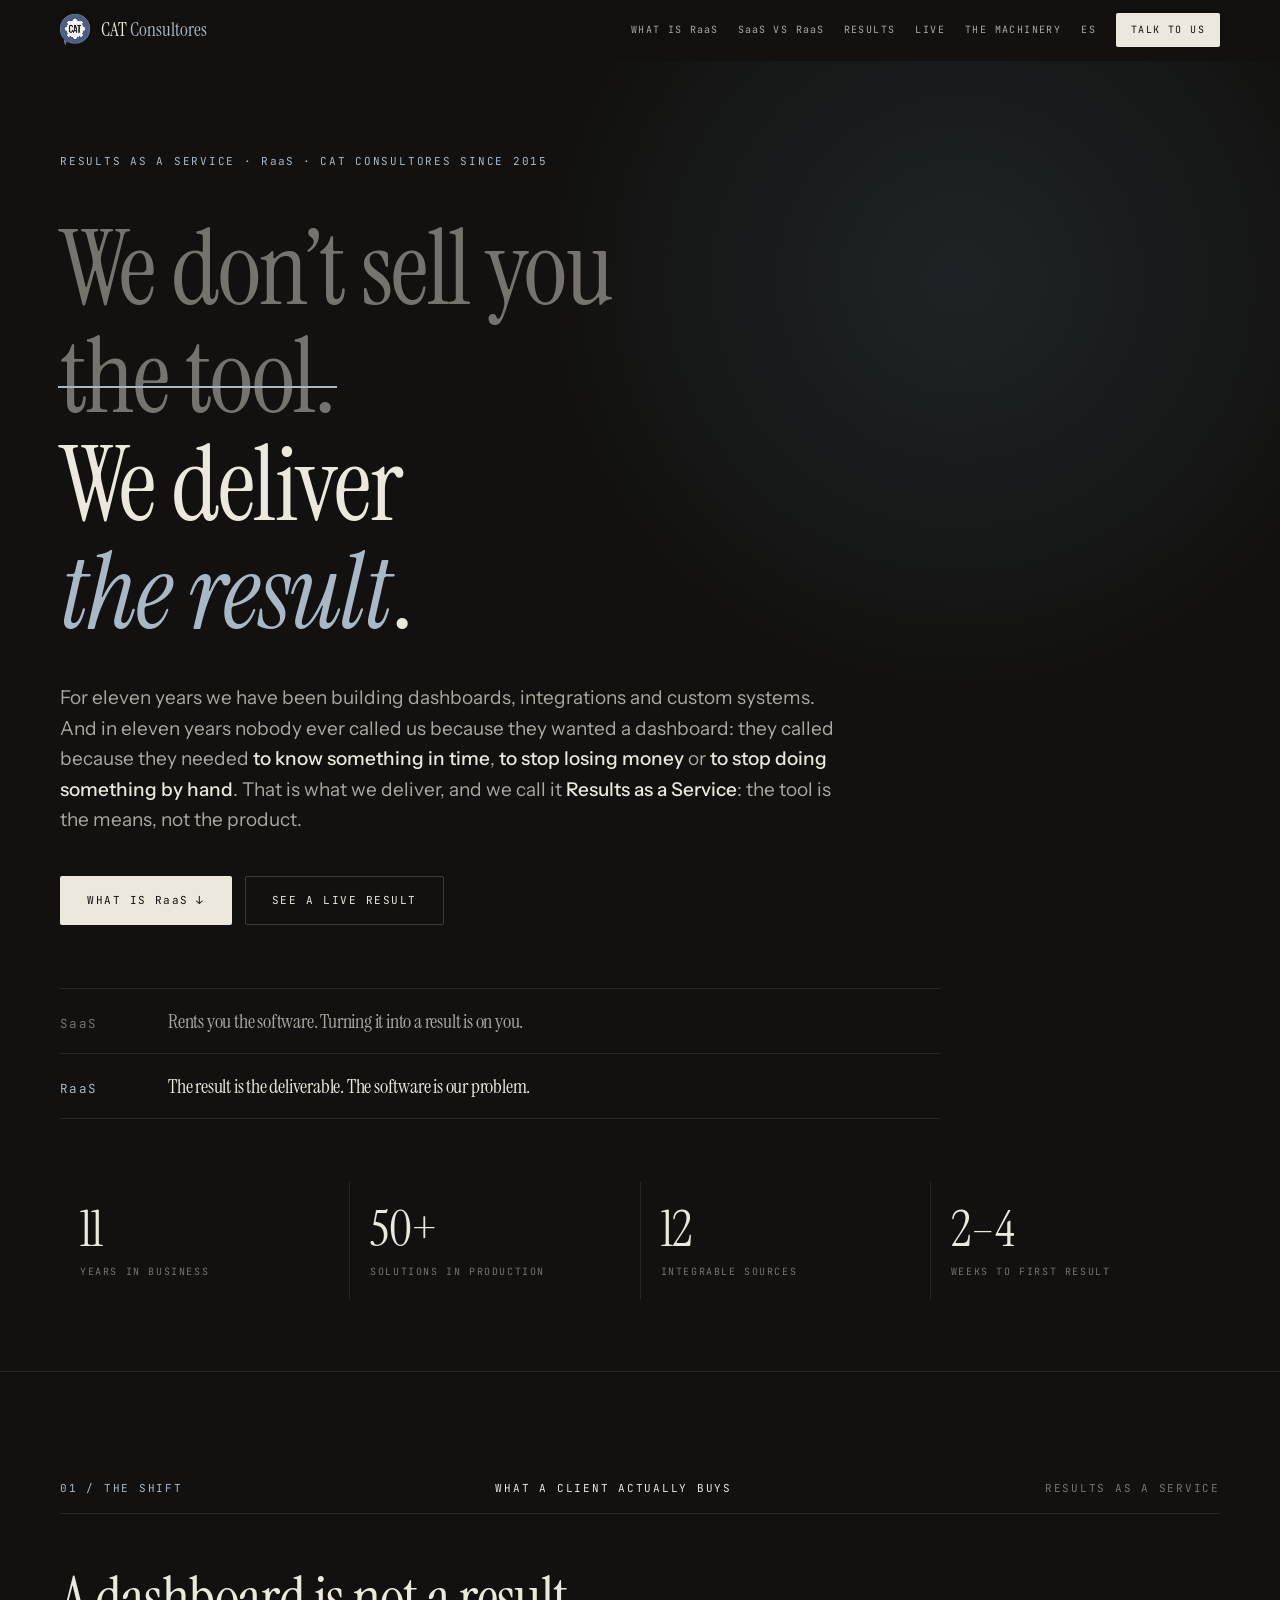
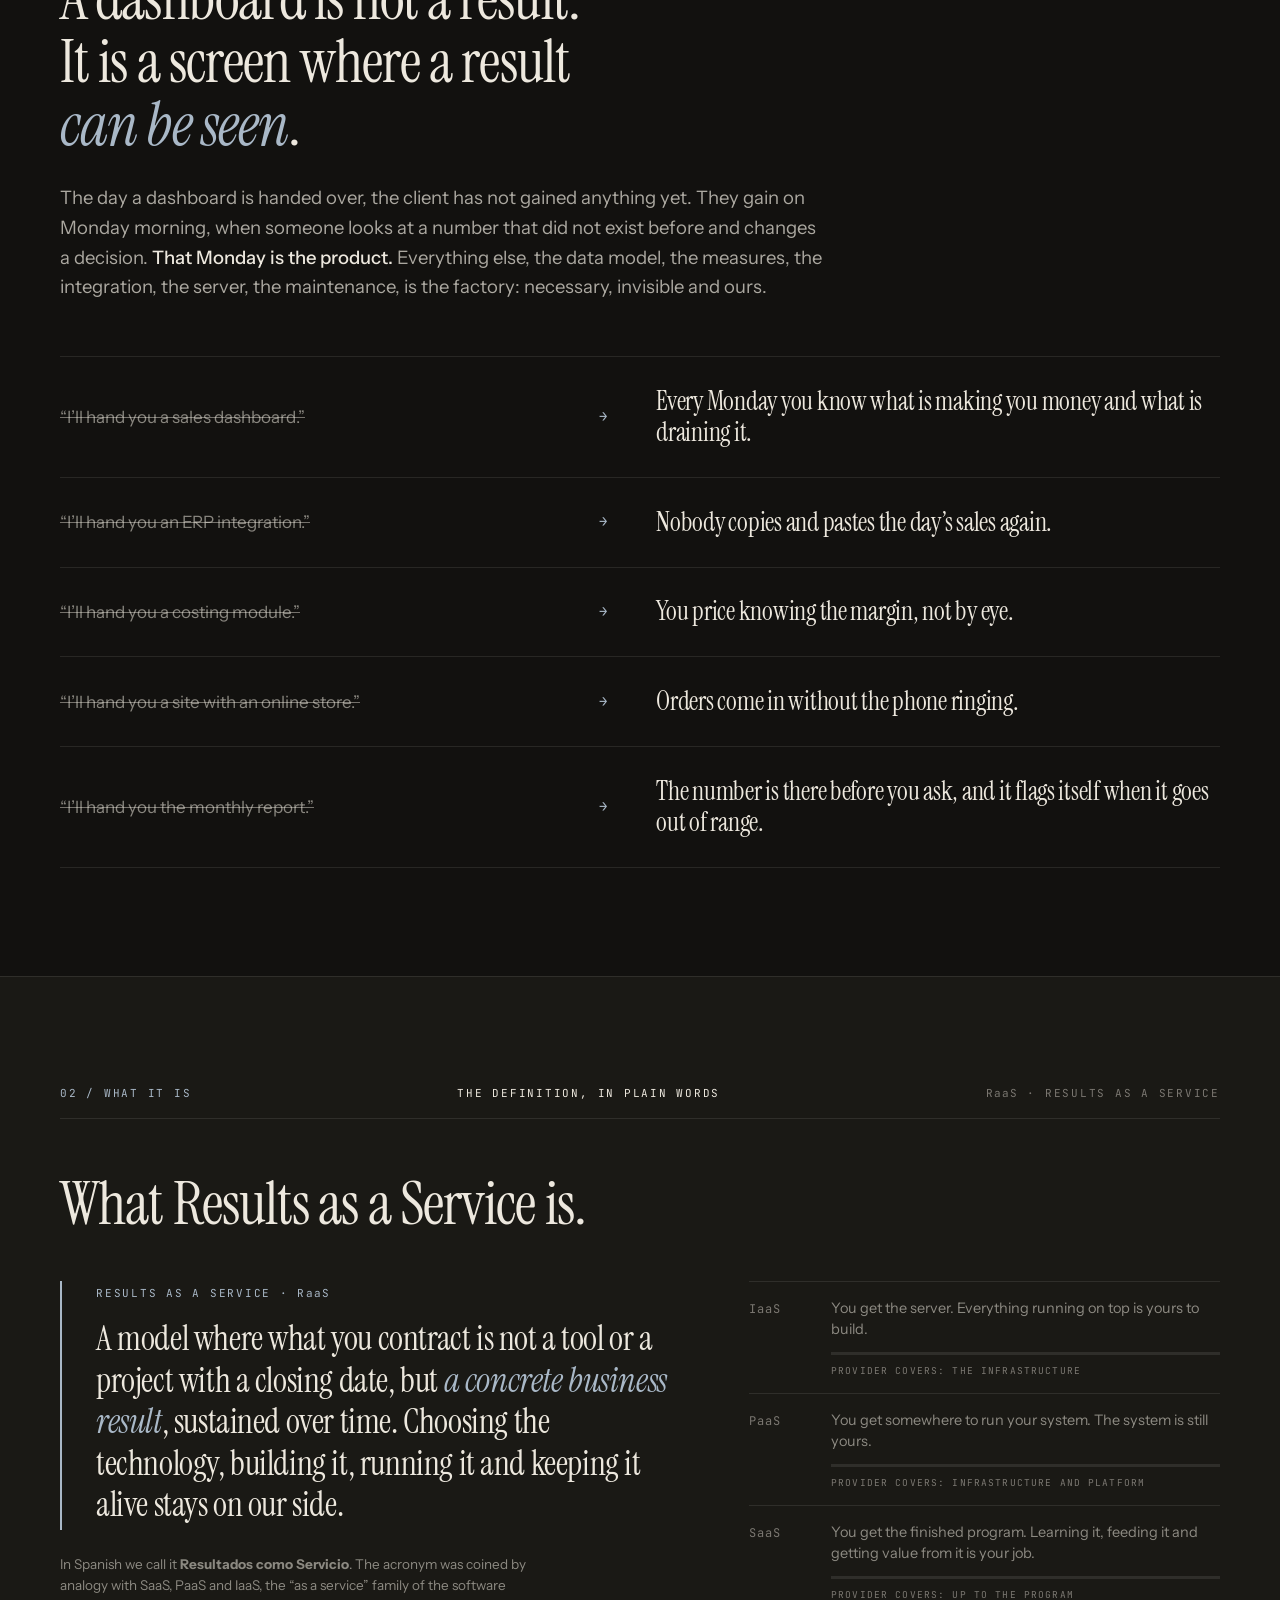
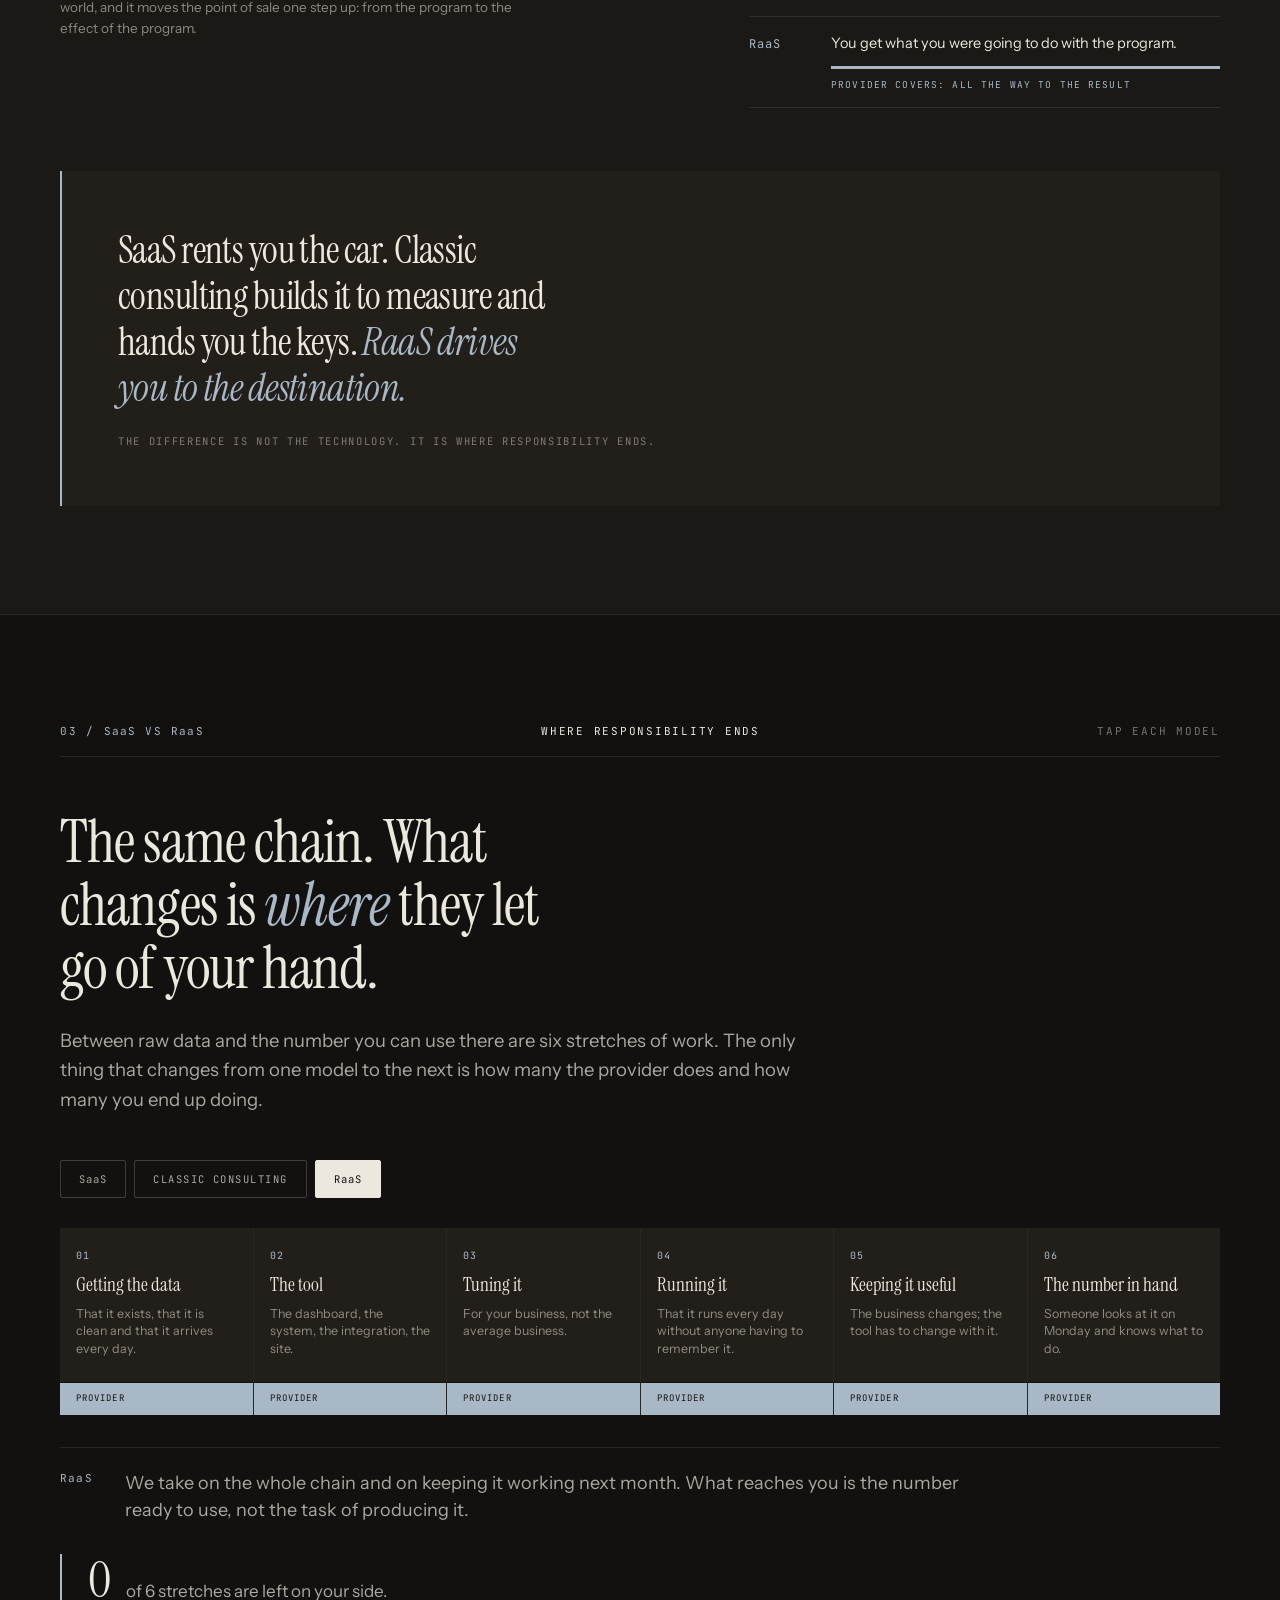
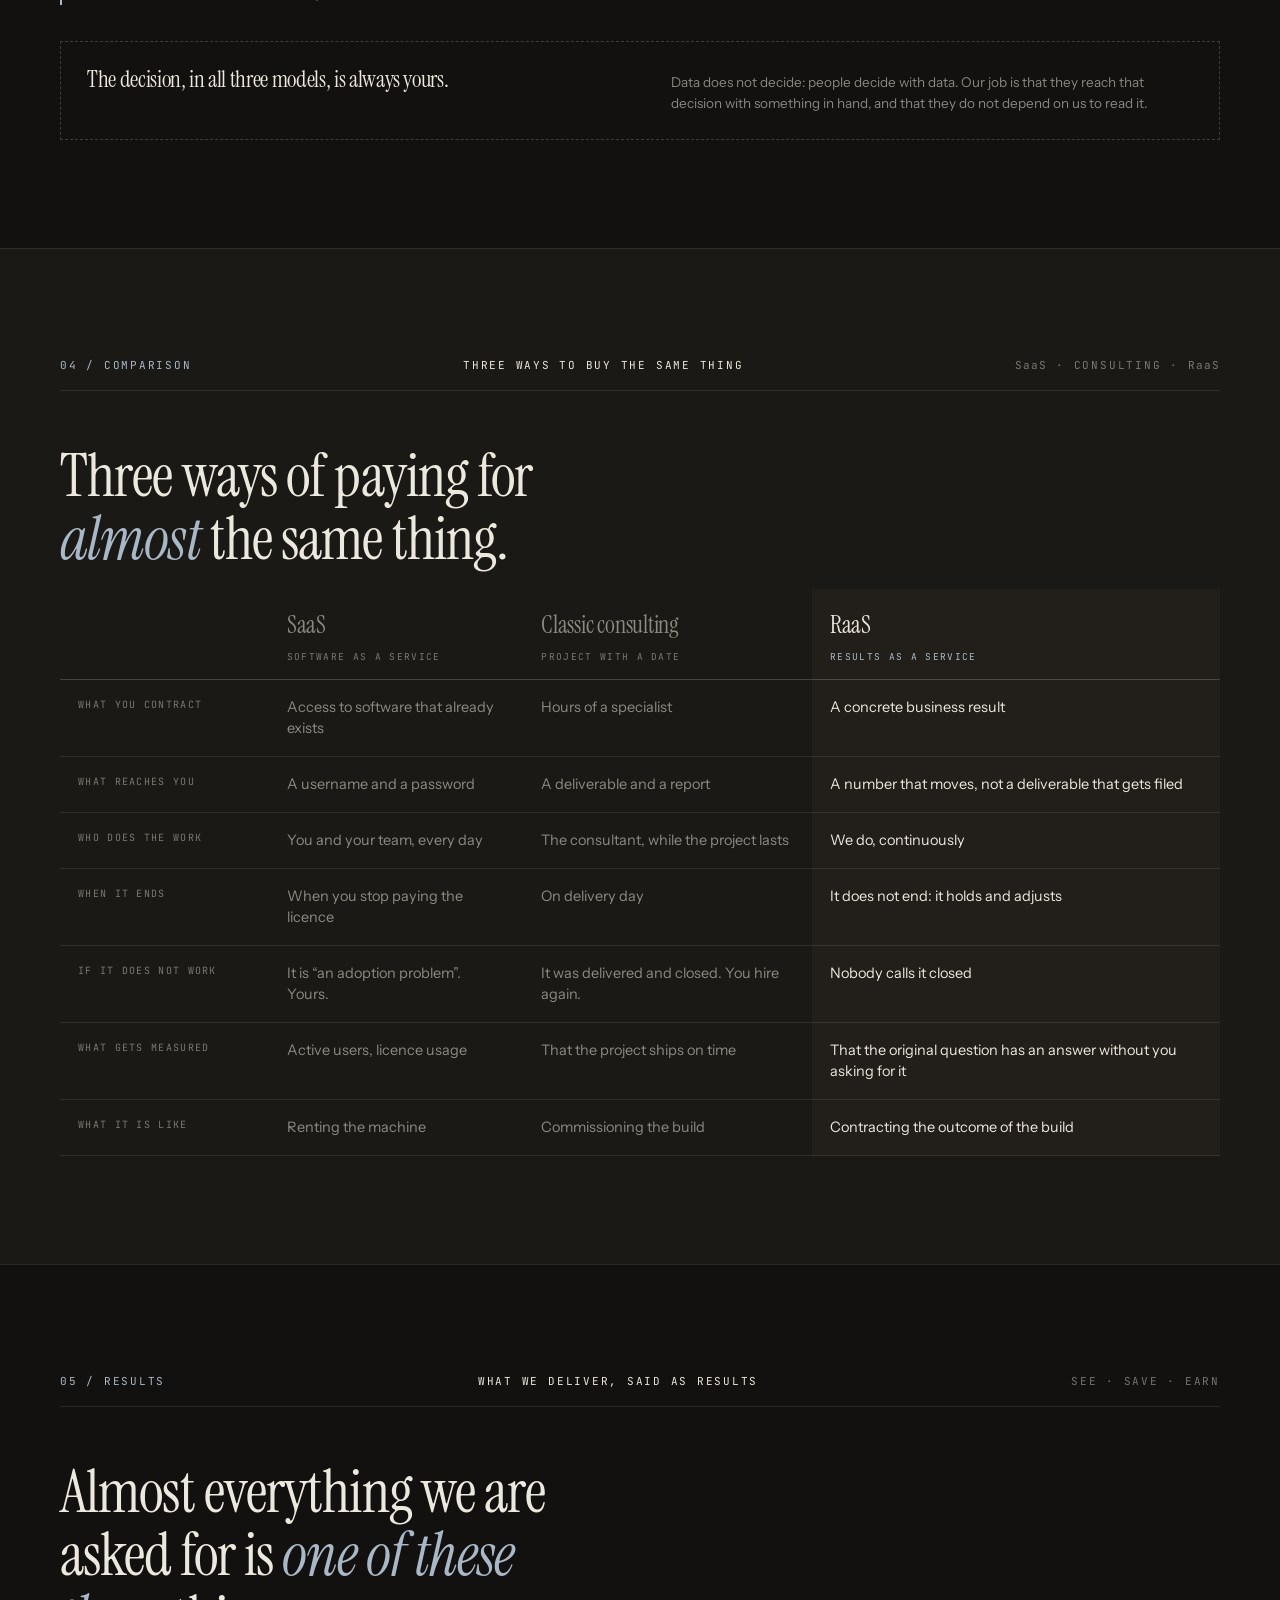
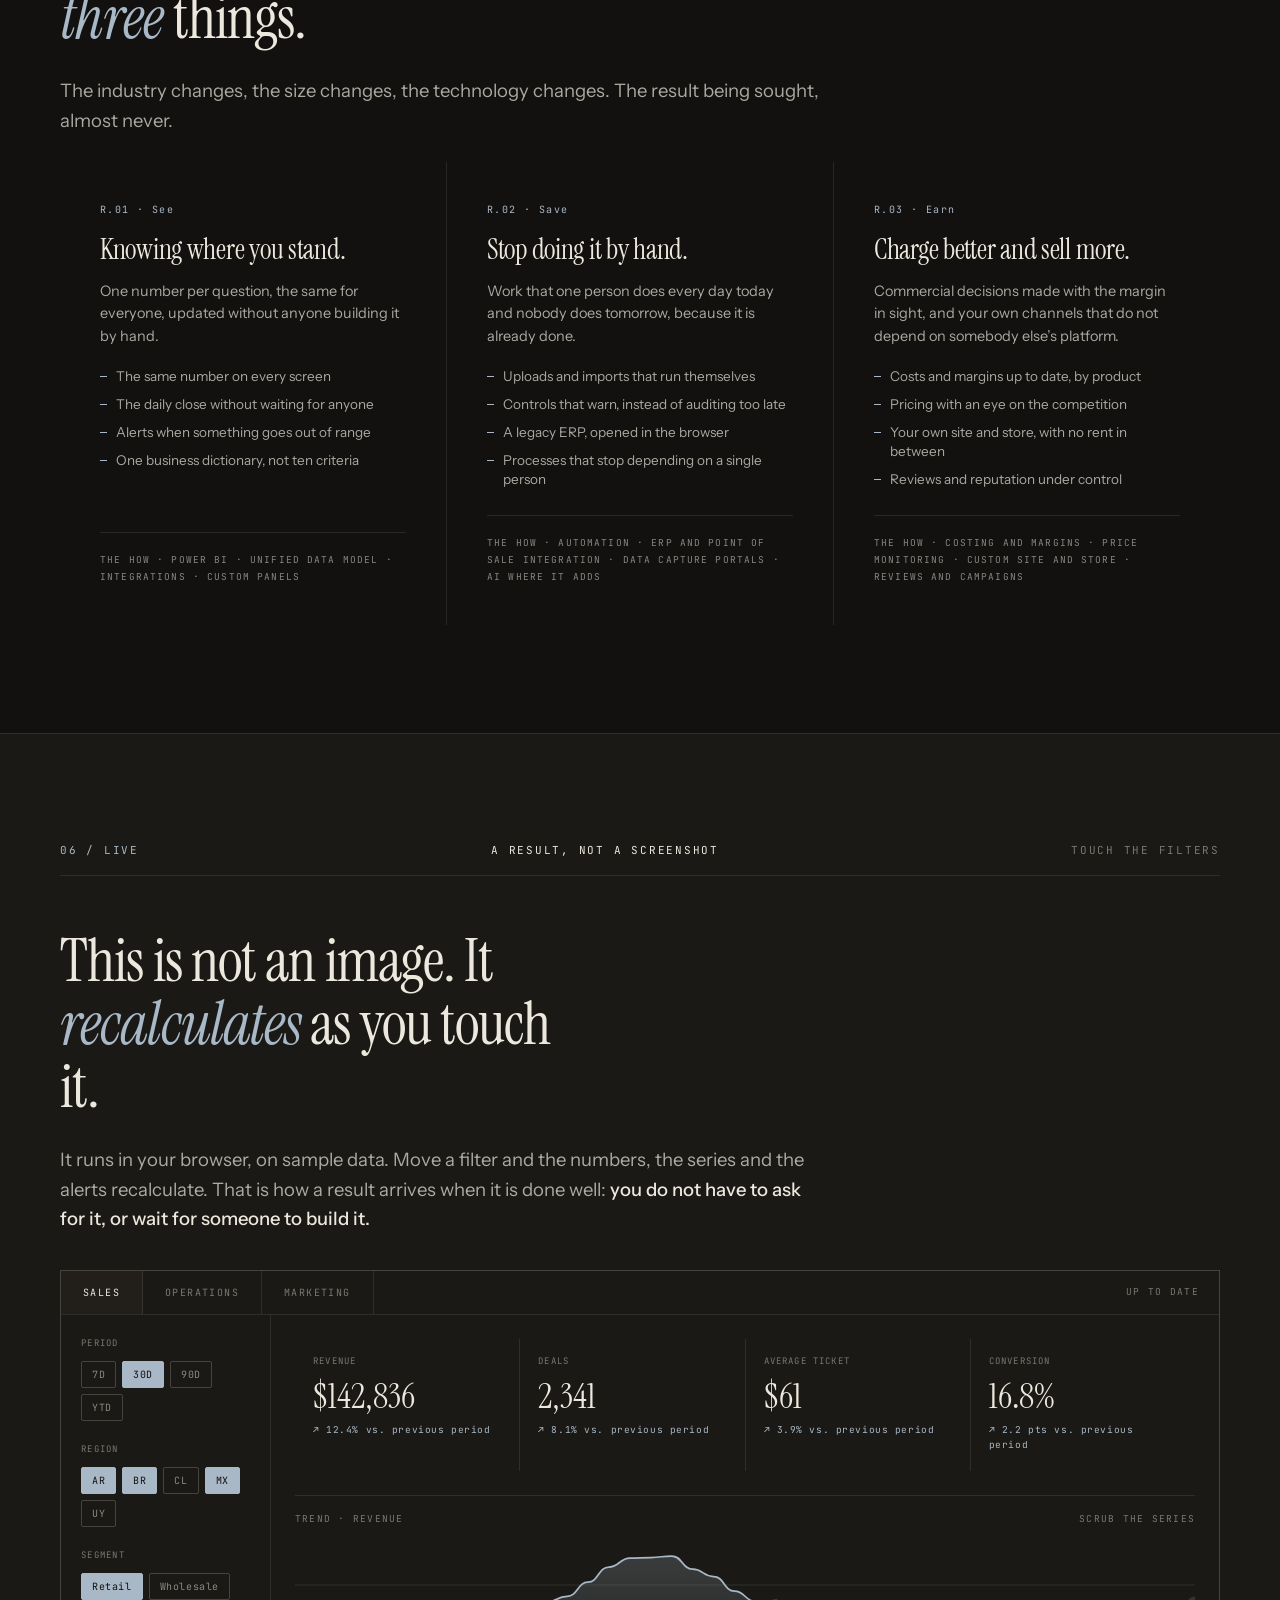
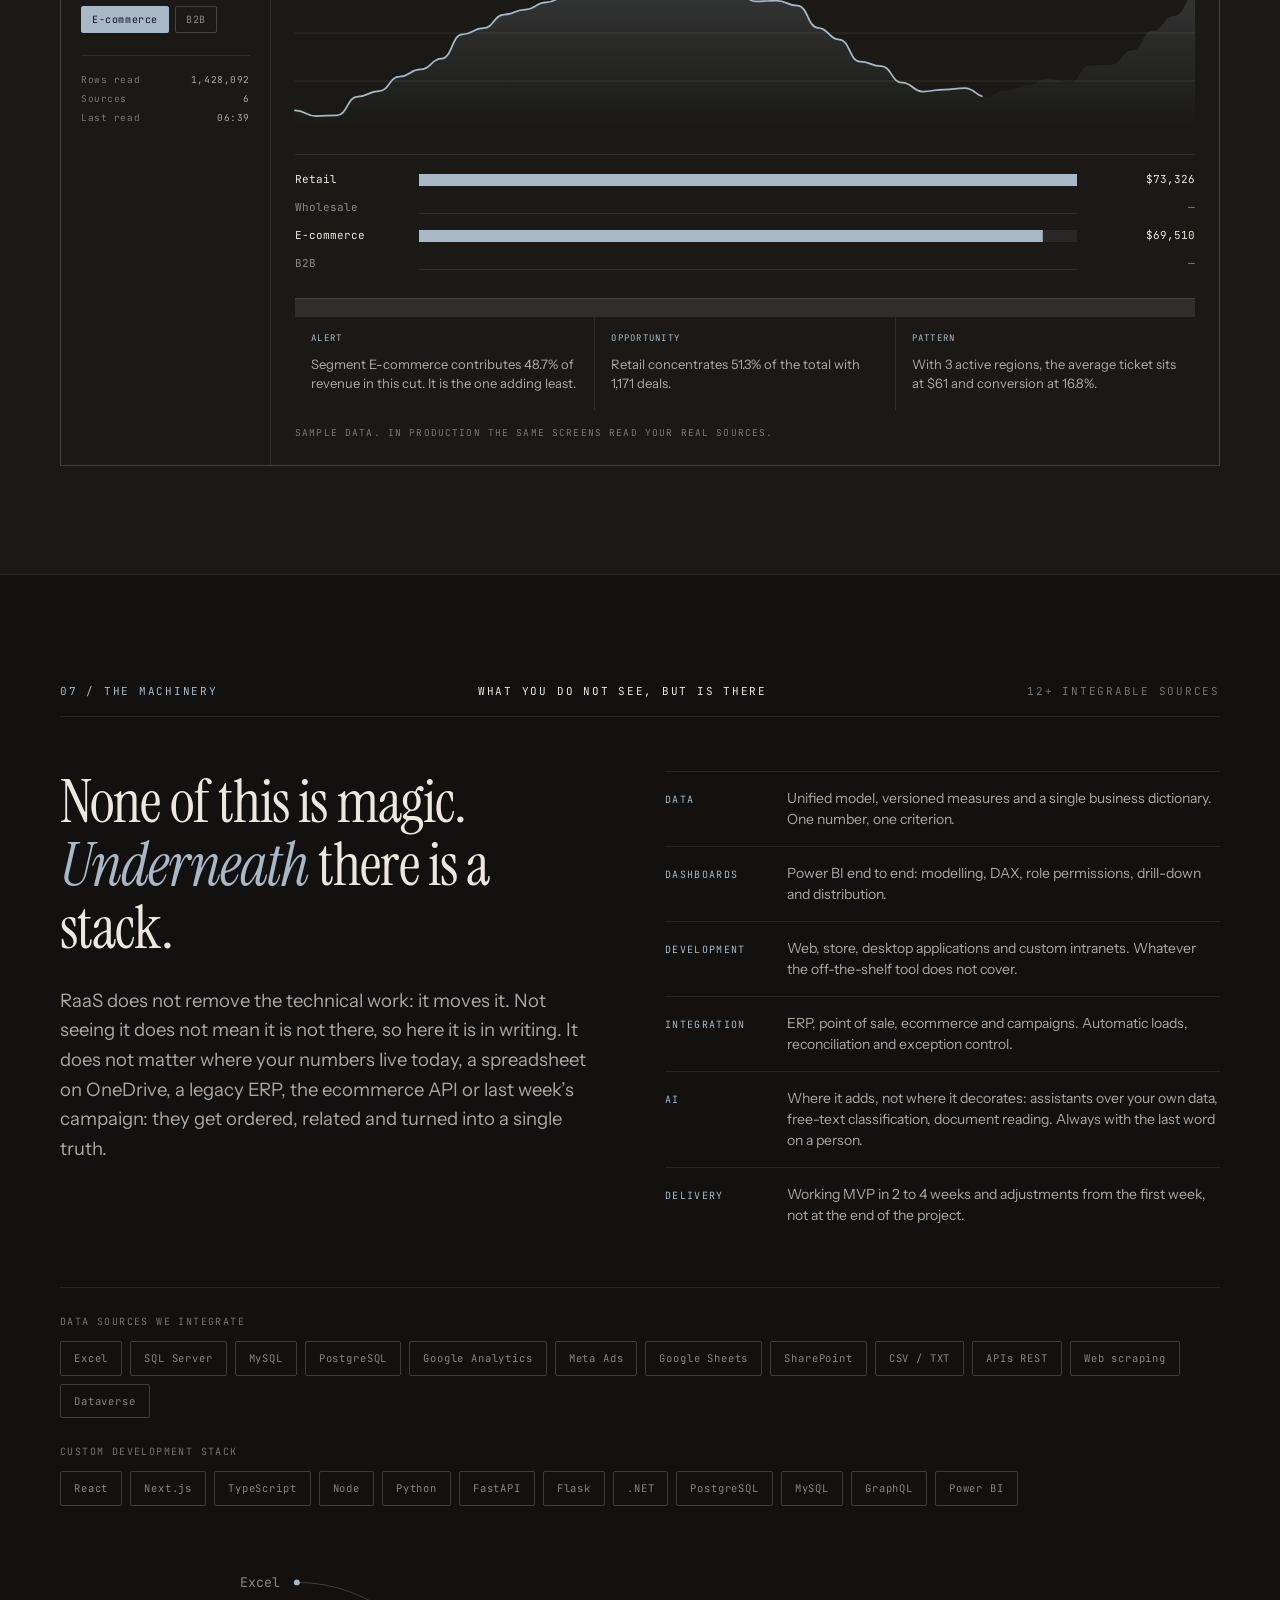
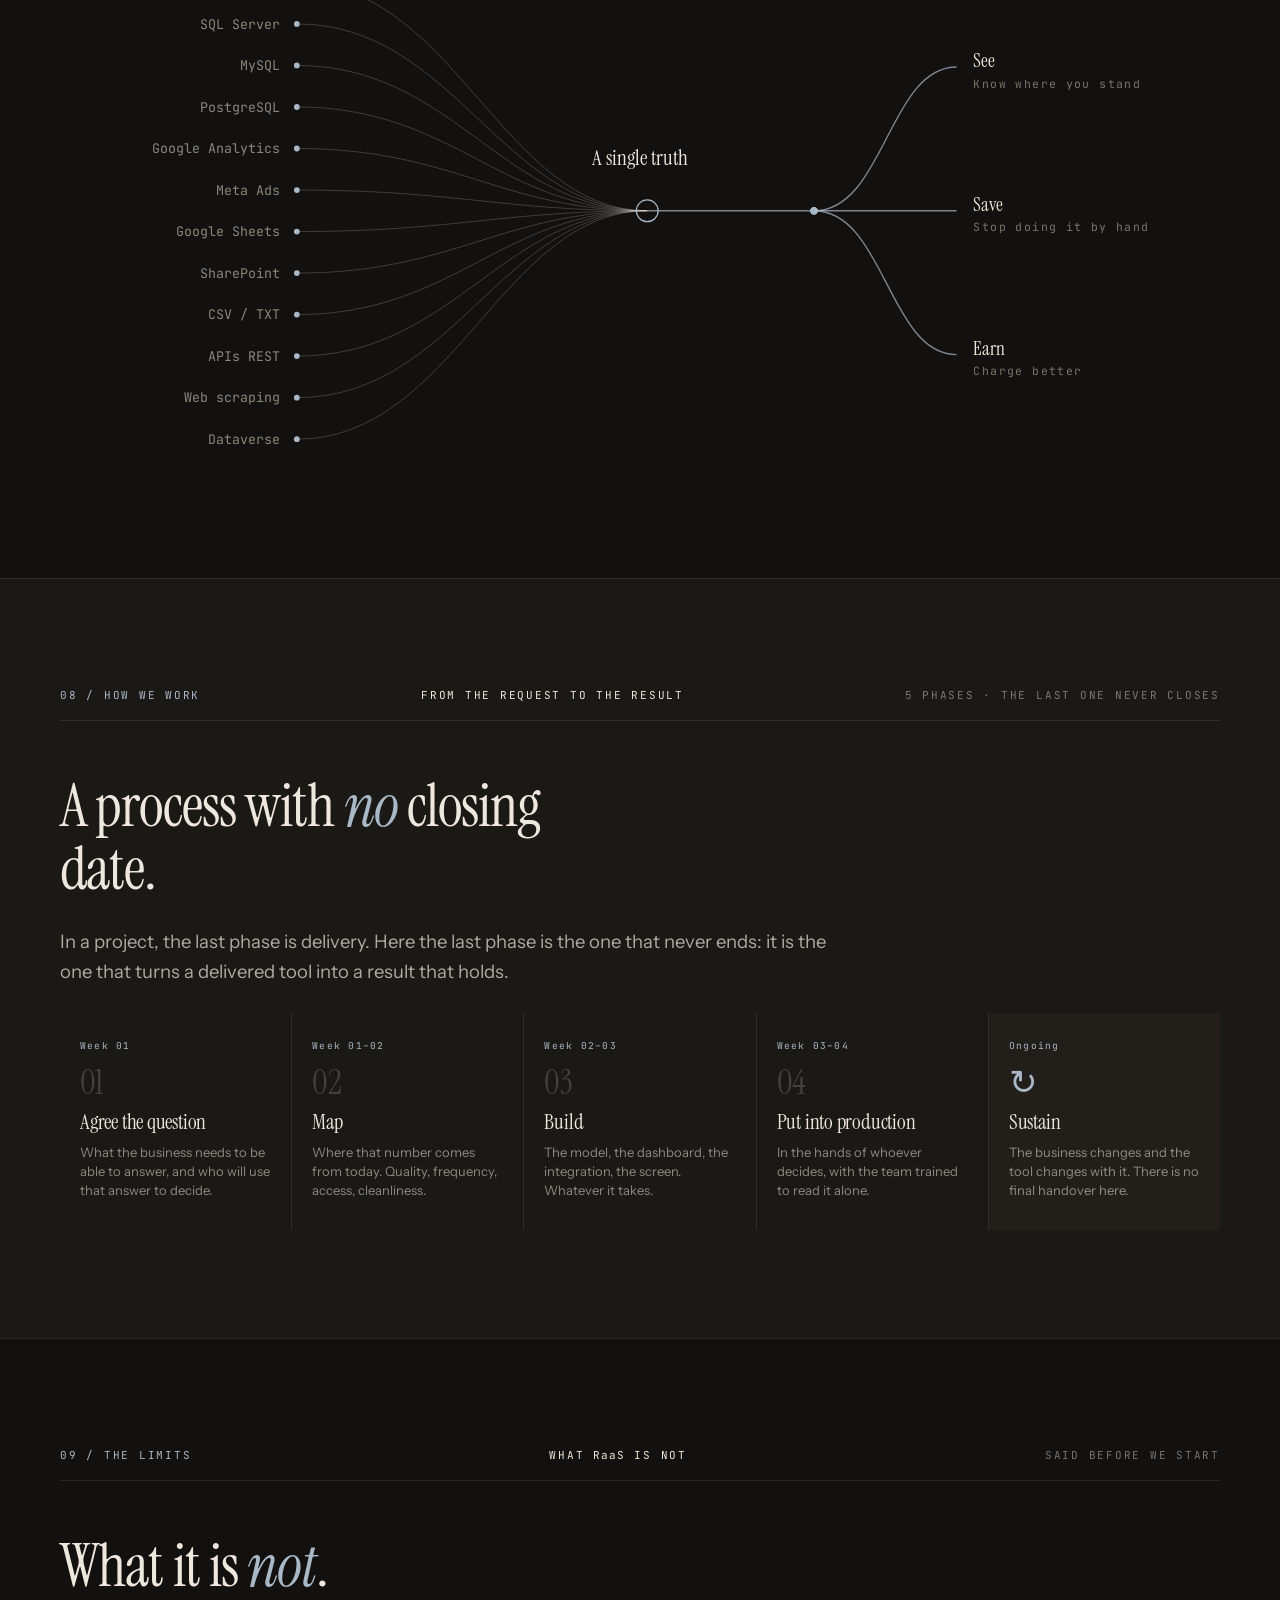
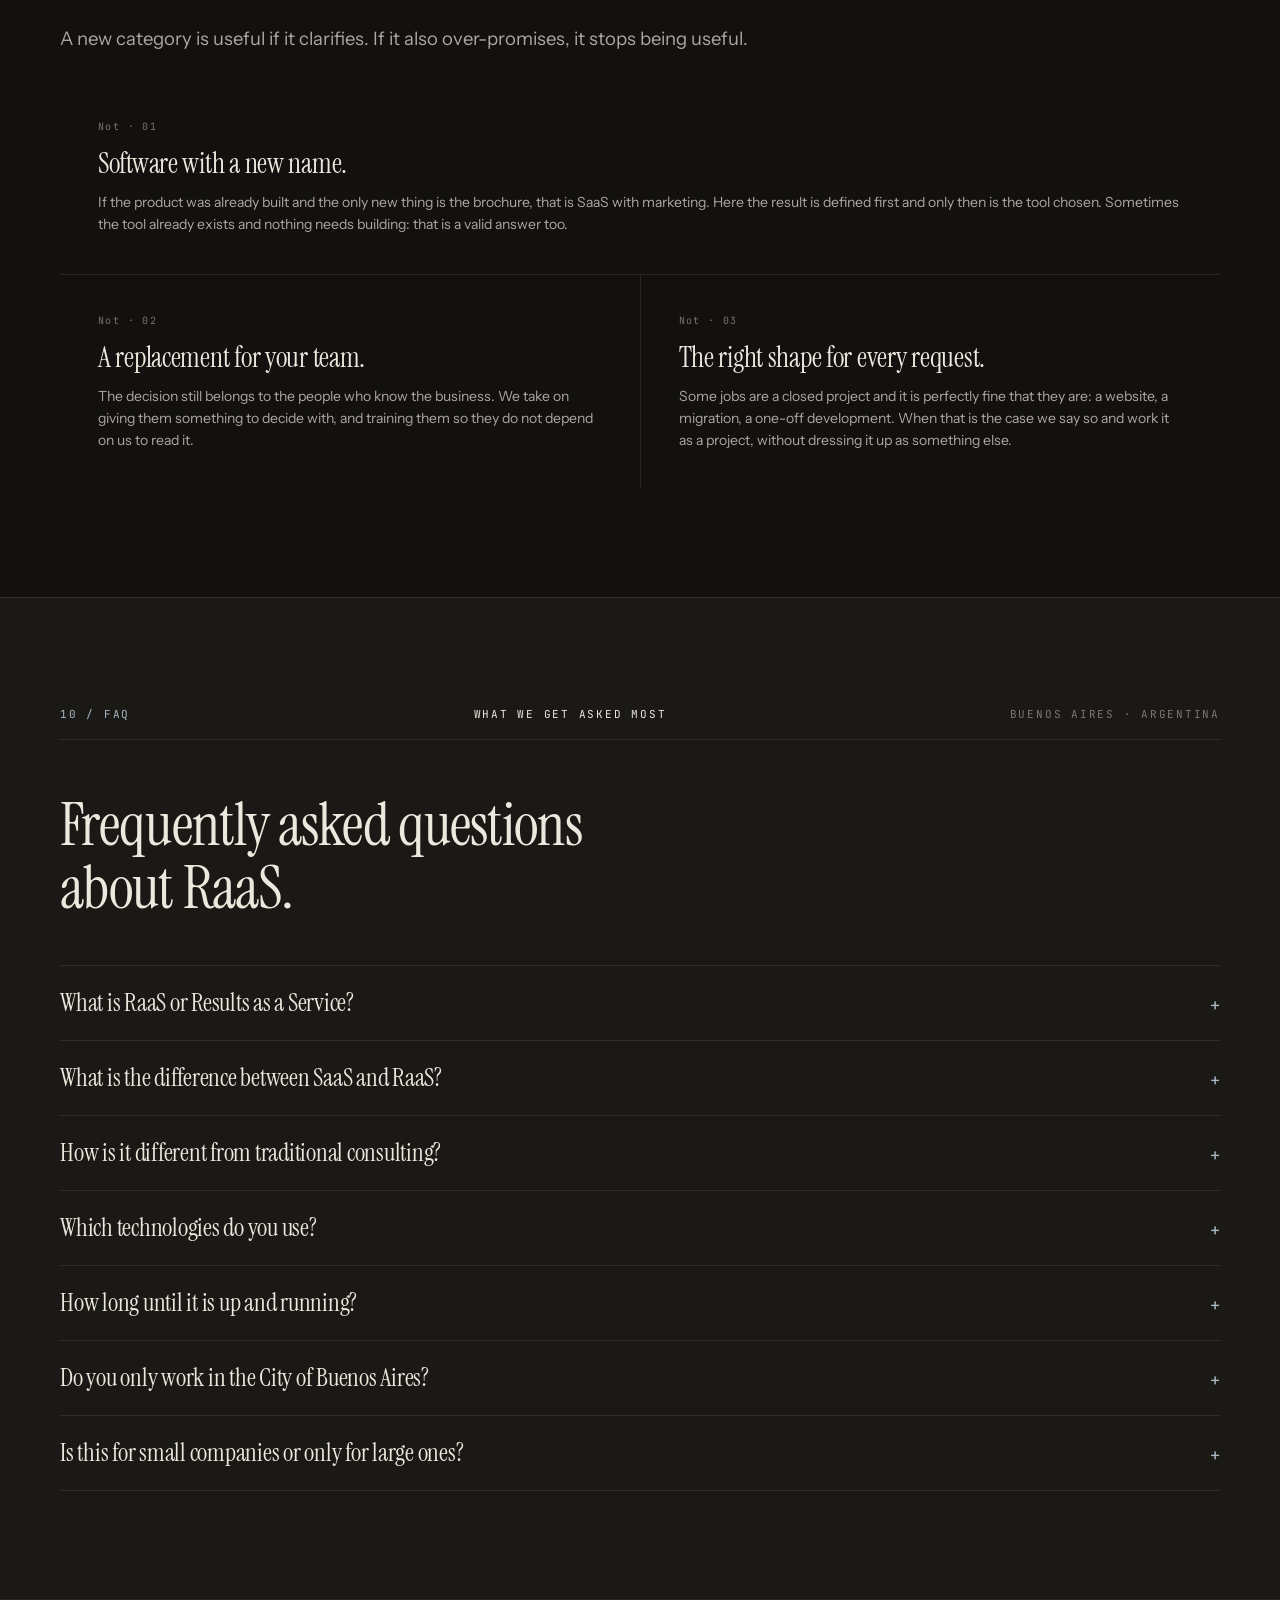
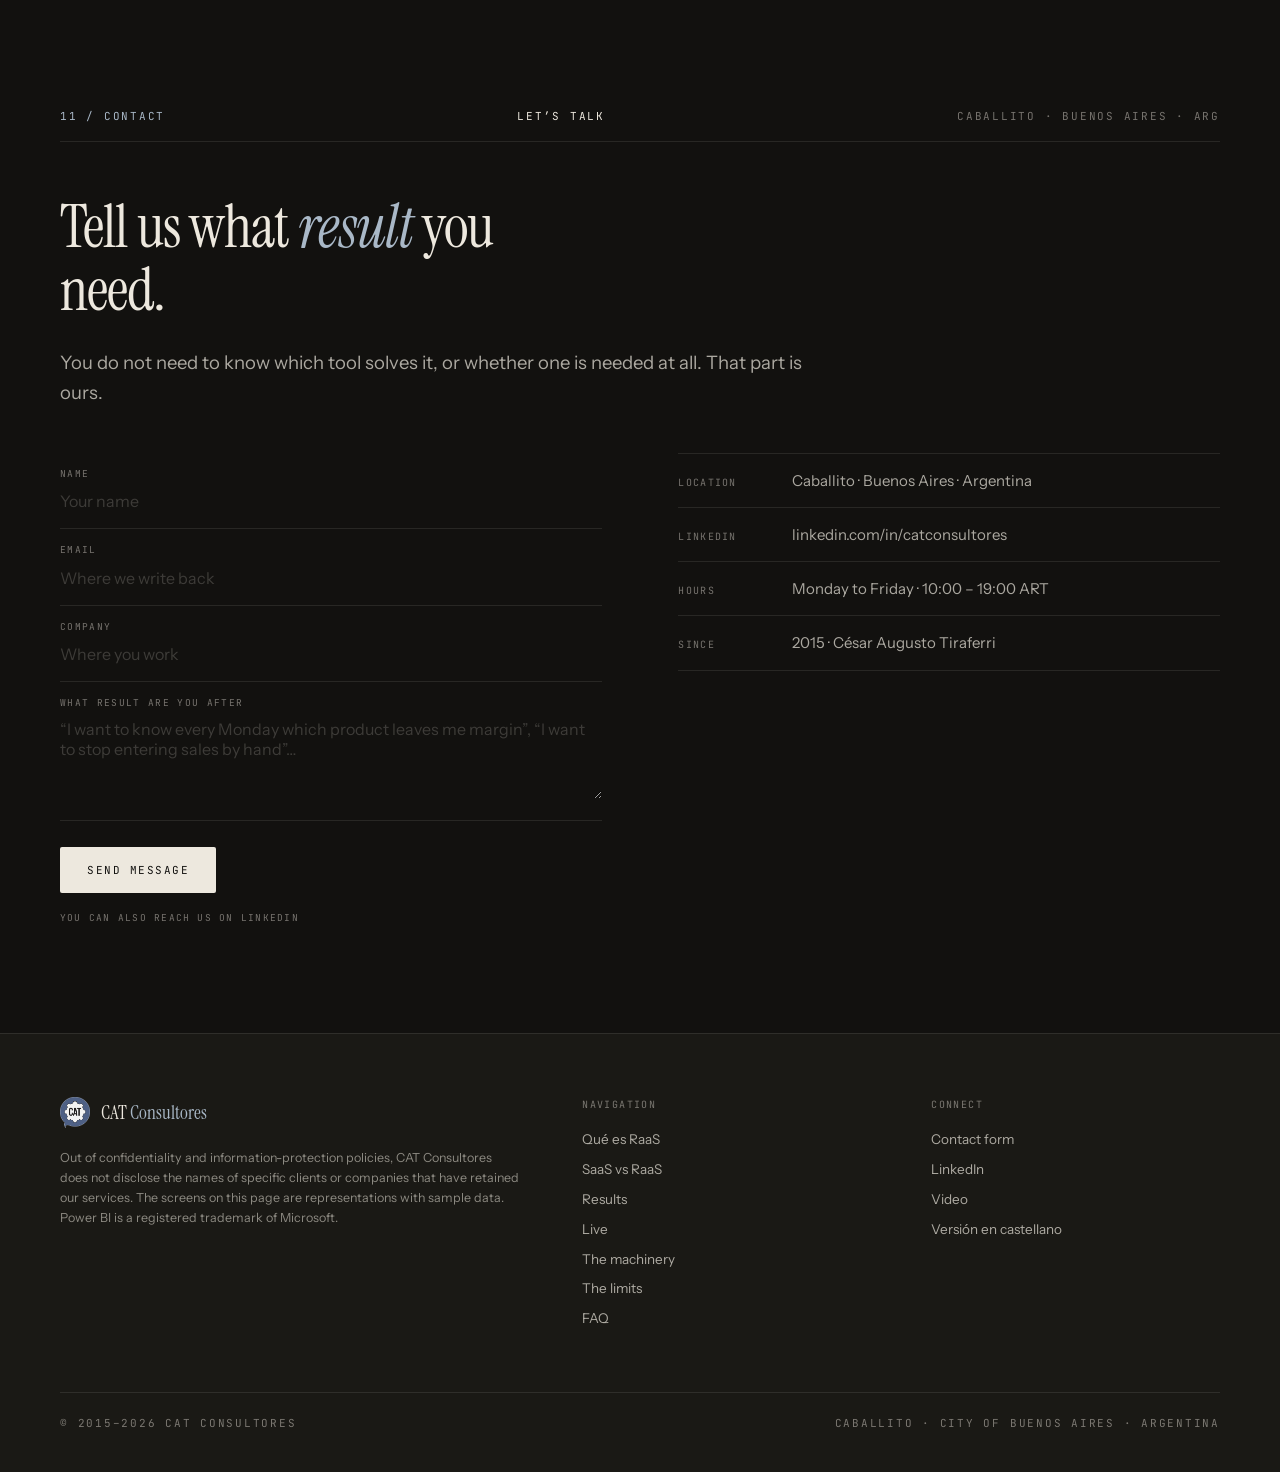
==== en/index.html @ 0d04b0fd "La v1 pasa a ser la home y optimizacion de SEO La maqueta RaaS reemplaza al sitio React en la raiz. " ====
<!doctype html>
<html lang="en">
<head>
<meta charset="utf-8" />
<meta name="viewport" content="width=device-width, initial-scale=1" />
<title>Results as a Service (RaaS) · Power BI | CAT Consultores</title>
<meta name="description" content="We don't sell you the tool: we deliver the result. Results as a Service (RaaS) from Buenos Aires: Power BI, dashboards, data integration and custom software." />
<link rel="canonical" href="https://catconsultores.com.ar/en/" />
<link rel="alternate" hreflang="es-AR" href="https://catconsultores.com.ar/" />
<link rel="alternate" hreflang="en" href="https://catconsultores.com.ar/en/" />
<link rel="alternate" hreflang="x-default" href="https://catconsultores.com.ar/" />
<link rel="icon" type="image/png" href="../assets/logo.png" />
<meta name="author" content="CAT Consultores" />
<meta name="geo.region" content="AR-C" />
<meta name="geo.placename" content="Caballito, Buenos Aires" />

<meta property="og:type" content="website" />
<meta property="og:locale" content="en_US" />
<meta property="og:locale:alternate" content="es_AR" />
<meta property="og:url" content="https://catconsultores.com.ar/en/" />
<meta property="og:site_name" content="CAT Consultores" />
<meta property="og:title" content="Results as a Service (RaaS) · CAT Consultores" />
<meta property="og:description" content="We don't sell you the tool: we deliver the result. Power BI, dashboards, integrations and custom software from Buenos Aires." />
<meta property="og:image" content="https://catconsultores.com.ar/assets/og-raas.png" />
<meta property="og:image:width" content="1200" />
<meta property="og:image:height" content="630" />
<meta name="twitter:card" content="summary_large_image" />
<meta name="twitter:title" content="Results as a Service (RaaS) · CAT Consultores" />
<meta name="twitter:description" content="We don't sell you the tool: we deliver the result." />
<meta name="twitter:image" content="https://catconsultores.com.ar/assets/og-raas.png" />

<script type="application/ld+json">
{
  "@context": "https://schema.org",
  "@type": "WebPage",
  "@id": "https://catconsultores.com.ar/en/",
  "url": "https://catconsultores.com.ar/en/",
  "name": "Results as a Service (RaaS) · CAT Consultores",
  "inLanguage": "en",
  "isPartOf": { "@id": "https://catconsultores.com.ar/#sitio" },
  "about": { "@id": "https://catconsultores.com.ar/#raas" },
  "publisher": { "@id": "https://catconsultores.com.ar/#negocio" }
}
</script>

<script type="application/ld+json">
{
  "@context": "https://schema.org",
  "@type": "FAQPage",
  "inLanguage": "en",
  "mainEntity": [
    {"@type":"Question","name":"What is RaaS or Results as a Service?","acceptedAnswer":{"@type":"Answer","text":"Results as a Service (RaaS) is a model where what you contract is not a tool or a project with a closing date, but a concrete business result, sustained over time. Choosing the technology, building it, running it and keeping it alive stays on the provider's side. The acronym was coined by analogy with SaaS, PaaS and IaaS."}},
    {"@type":"Question","name":"What is the difference between SaaS and RaaS?","acceptedAnswer":{"@type":"Answer","text":"SaaS gives you access to software that already exists: learning it, configuring it, feeding it and getting value out of it is still your job. RaaS takes on that whole chain and what it delivers is the result. Put shortly: SaaS rents you the car, RaaS drives you to the destination."}},
    {"@type":"Question","name":"How is RaaS different from traditional consulting?","acceptedAnswer":{"@type":"Answer","text":"Classic consulting sells hours and ends on delivery day. Under Results as a Service there is no closing date, because the job is for the result to hold and to keep adjusting as the business changes."}},
    {"@type":"Question","name":"Which technologies do you use?","acceptedAnswer":{"@type":"Answer","text":"Power BI for dashboards, data modelling and DAX measures; integrations with ERP, point of sale and ecommerce; and custom development in React, Next.js, TypeScript, Node, Python, .NET, PostgreSQL and MySQL. We integrate more than twelve data sources."}},
    {"@type":"Question","name":"How long until it is up and running?","acceptedAnswer":{"@type":"Answer","text":"Two to four weeks to the first result in production, with working deliveries from the first week rather than a single handover at the end of the project."}},
    {"@type":"Question","name":"Do you only work in Buenos Aires?","acceptedAnswer":{"@type":"Answer","text":"We are based in Caballito, City of Buenos Aires, and we work with companies across the city, the province of Buenos Aires and the rest of Argentina. Much of the work is remote."}},
    {"@type":"Question","name":"Is this for small companies or only for large ones?","acceptedAnswer":{"@type":"Answer","text":"Both. Some solutions pay off more in a single company and others across branch or franchise networks. What decides the fit is not size but whether there is a concrete business question without an answer, or a manual process repeated every day."}}
  ]
}
</script>

<link rel="preconnect" href="https://fonts.googleapis.com" />
<link rel="preconnect" href="https://fonts.gstatic.com" crossorigin />
<link href="https://fonts.googleapis.com/css2?family=Instrument+Serif:ital@0;1&family=Instrument+Sans:wght@400;500;600&family=JetBrains+Mono:wght@400;500&display=swap" rel="stylesheet" />
<style>
:root{
  --bg:#12110F; --bg-2:#1A1915; --bg-3:#221F1A; --bg-4:#2A2620;
  --fg:#EDE8DE;
  --dim:rgba(237,232,222,.70);
  --mid:rgba(237,232,222,.54);
  --faint:rgba(237,232,222,.46);
  --ghost:rgba(237,232,222,.20);
  --rule:rgba(237,232,222,.10);
  --rule-2:rgba(237,232,222,.20);
  --accent:#A9B8C7;
  --accent-deep:#5E8EA8;
  --ink:#12110F;
  --pad:clamp(20px,5vw,60px);
  --maxw:1280px;
  --sans:"Instrument Sans","Inter",system-ui,-apple-system,"Segoe UI",sans-serif;
  --serif:"Instrument Serif","Times New Roman",Georgia,serif;
  --mono:"JetBrains Mono",ui-monospace,Menlo,Consolas,monospace;
  --ease-out:cubic-bezier(.23,1,.32,1);
  --ease-in-out:cubic-bezier(.77,0,.175,1);
}
*{box-sizing:border-box;margin:0;padding:0}
html{scroll-behavior:smooth;scroll-padding-top:88px;-webkit-text-size-adjust:100%}
body{
  background:var(--bg); color:var(--fg); font-family:var(--sans);
  font-size:16px; line-height:1.55; -webkit-font-smoothing:antialiased; overflow-x:hidden;
}
::selection{background:var(--accent);color:var(--ink)}
a{color:inherit;text-decoration:none}
:focus-visible{outline:2px solid var(--accent);outline-offset:3px}

.mono{font-family:var(--mono);font-size:11px;letter-spacing:.16em;text-transform:uppercase}
.kc{text-transform:none;letter-spacing:.1em}
.wrap{max-width:var(--maxw);margin:0 auto;padding-inline:var(--pad)}
.serif{font-family:var(--serif);font-weight:400;letter-spacing:-.015em;line-height:1.03}
em{font-style:italic;color:var(--accent)}
.num{font-variant-numeric:tabular-nums}

/* ---------- topbar ---------- */
#sentinel{position:absolute;top:0;left:0;width:1px;height:1px}
.topbar{
  position:fixed;top:0;left:0;right:0;z-index:60;
  display:flex;align-items:center;gap:18px;padding:13px var(--pad);
  background:rgba(18,17,15,.90);backdrop-filter:blur(14px);
  border-bottom:1px solid transparent;transition:border-color .3s var(--ease-out);
}
.topbar.stuck{border-bottom-color:var(--rule)}
.brand{display:flex;align-items:center;gap:11px;flex:0 0 auto}
.brand img{width:30px;height:auto;display:block;opacity:.95}
.brand .bn{font-family:var(--serif);font-size:19px;line-height:1;white-space:nowrap}
.brand .bn span{color:var(--accent)}
.navlinks{display:flex;gap:20px;margin-left:auto;align-items:center}
.navlinks a{font-family:var(--mono);font-size:10px;letter-spacing:.14em;text-transform:uppercase;color:var(--dim);transition:color .2s var(--ease-out)}
.navcta{
  background:var(--fg);color:var(--ink)!important;padding:9px 15px;border-radius:2px;
  transition:background .2s var(--ease-out),transform .2s var(--ease-out);
}
.burger{display:none;background:none;border:0;color:var(--fg);font-family:var(--mono);font-size:10px;letter-spacing:.14em;cursor:pointer;padding:8px 0}

@media (hover:hover) and (pointer:fine){
  .navlinks a:hover{color:var(--fg)}
  .navcta:hover{background:var(--accent);transform:translateY(-1px)}
}

/* ---------- hero ---------- */
.hero{padding:clamp(122px,17vh,190px) 0 clamp(60px,8vh,90px);position:relative;overflow:hidden}
.hero::before{
  content:"";position:absolute;inset:-18% -16% auto auto;width:82vw;height:82vw;max-width:1060px;max-height:1060px;
  background:radial-gradient(circle closest-side,rgba(94,142,168,.15),rgba(94,142,168,.05) 55%,transparent 78%);pointer-events:none;
}
.hero .wrap{position:relative}
.hero .eyebrow{color:var(--accent);margin-bottom:clamp(26px,5vh,46px)}
.hero h1{font-size:clamp(42px,8.2vw,112px);max-width:15ch}
.hero h1 .off{color:var(--faint)}
/* el tachado se dibuja: representa el reencuadre, no es decoracion */
.hero h1 .strike{position:relative;display:inline-block}
.hero h1 .strike::after{
  content:"";position:absolute;left:-.02em;right:-.02em;top:var(--strike-top,.6em);height:2px;background:var(--accent);
  transform:scaleX(0);transform-origin:left;
  transition:transform .62s var(--ease-out) .5s;
}
.hero h1.drawn .strike::after{transform:scaleX(1)}
.hero h1 .reveal{display:inline-block;opacity:0;transform:translateY(14px);transition:opacity .6s var(--ease-out) 1s,transform .6s var(--ease-out) 1s}
.hero h1.drawn .reveal{opacity:1;transform:none}
.hero .sub{margin-top:clamp(26px,4vh,40px);max-width:60ch;font-size:clamp(15px,1.55vw,19px);line-height:1.6;color:var(--dim)}
.hero .sub b{color:var(--fg);font-weight:500}
.actions{display:flex;flex-wrap:wrap;gap:13px;margin-top:clamp(30px,4.5vh,44px)}
.btn{
  font-family:var(--mono);font-size:11px;letter-spacing:.14em;text-transform:uppercase;
  padding:15px 26px;border-radius:2px;border:1px solid transparent;cursor:pointer;display:inline-block;
  transition:transform .18s var(--ease-out),background .2s var(--ease-out),border-color .2s var(--ease-out);
}
.btn.solid{background:var(--fg);color:var(--ink)}
.btn.ghost{border-color:var(--rule-2);color:var(--fg);background:none}
.btn:active{transform:translateY(1px)}
@media (hover:hover) and (pointer:fine){
  .btn.solid:hover{background:var(--accent);transform:translateY(-2px)}
  .btn.ghost:hover{border-color:var(--fg);transform:translateY(-2px)}
}

.vs{margin-top:clamp(46px,7vh,76px);border-top:1px solid var(--rule);max-width:880px}
.vsrow{display:grid;grid-template-columns:78px 1fr;gap:clamp(14px,3vw,30px);padding:19px 0;border-bottom:1px solid var(--rule);align-items:baseline}
.vsrow .k{font-family:var(--mono);font-size:12.5px;letter-spacing:.1em;color:var(--faint)}
.vsrow.on .k{color:var(--accent)}
.vsrow .v{font-size:clamp(15px,1.75vw,20px);color:var(--dim);font-family:var(--serif);letter-spacing:-.01em;line-height:1.3}
.vsrow.on .v{color:var(--fg)}

.stats{display:grid;grid-template-columns:repeat(4,1fr);gap:1px;margin-top:clamp(48px,7vh,80px);background:var(--rule)}
.stat{background:var(--bg);padding:22px 20px 20px}
.stat .n{font-family:var(--serif);font-size:clamp(30px,4.2vw,50px);line-height:1;display:block}
.stat .l{margin-top:10px;color:var(--faint);display:block;font-size:10px}

/* ---------- secciones ---------- */
.sec{padding:clamp(84px,12vh,150px) 0;border-top:1px solid var(--rule)}
.sec.alt{background:var(--bg-2)}
.sechead{
  display:flex;flex-wrap:wrap;gap:8px 28px;justify-content:space-between;align-items:baseline;
  padding-bottom:16px;border-bottom:1px solid var(--rule);margin-bottom:clamp(40px,6vh,72px);
}
.sechead .ix{color:var(--accent)}
.sechead .m{color:var(--faint)}
h2{font-family:var(--serif);font-weight:400;font-size:clamp(30px,4.7vw,60px);line-height:1.05;letter-spacing:-.015em;max-width:19ch}
h3{font-family:var(--serif);font-weight:400;font-size:clamp(20px,2.3vw,28px);line-height:1.15;letter-spacing:-.01em}
.lede{font-size:clamp(15px,1.5vw,18.5px);line-height:1.6;color:var(--dim);max-width:64ch;margin-top:26px}
.lede b{color:var(--fg);font-weight:500}

/* ---------- 01 · antes / despues ---------- */
.swap{margin-top:clamp(44px,6vh,76px);border-top:1px solid var(--rule)}
.swaprow{
  display:grid;grid-template-columns:1fr 46px 1.15fr;gap:clamp(12px,2.4vw,30px);align-items:center;
  padding:clamp(20px,3.2vh,30px) 0;border-bottom:1px solid var(--rule);
}
.swaprow .old{
  color:var(--mid);font-size:clamp(14px,1.5vw,17px);
  text-decoration:line-through;text-decoration-thickness:1px;text-decoration-color:transparent;
  transition:text-decoration-color .45s var(--ease-out) .12s;
}
.swaprow.in .old{text-decoration-color:rgba(237,232,222,.45)}
.swaprow .ar{font-family:var(--mono);color:var(--accent);font-size:14px;text-align:center;opacity:0;transform:translateX(-8px);transition:opacity .4s var(--ease-out) .3s,transform .4s var(--ease-out) .3s}
.swaprow.in .ar{opacity:1;transform:none}
.swaprow .new{font-family:var(--serif);font-size:clamp(17px,2.05vw,26px);line-height:1.2;letter-spacing:-.01em;opacity:0;transform:translateY(10px);transition:opacity .55s var(--ease-out) .42s,transform .55s var(--ease-out) .42s}
.swaprow.in .new{opacity:1;transform:none}

/* ---------- 02 · escalera as-a-service ---------- */
.defgrid{display:grid;grid-template-columns:1.3fr 1fr;gap:clamp(30px,6vw,84px);align-items:start}
.defbox{border-left:2px solid var(--accent);padding:4px 0 4px clamp(20px,3vw,34px)}
.defbox .term{font-family:var(--mono);font-size:11px;letter-spacing:.16em;text-transform:uppercase;color:var(--accent);margin-bottom:16px;display:block}
.defbox .body{font-family:var(--serif);font-size:clamp(21px,2.75vw,34px);line-height:1.22;letter-spacing:-.012em}
.defnote{margin-top:24px;font-size:13.5px;line-height:1.6;color:var(--mid);max-width:52ch}

.ladder{border-top:1px solid var(--rule)}
.rung{
  display:block;width:100%;text-align:left;background:none;border:0;cursor:pointer;
  border-bottom:1px solid var(--rule);padding:16px 0 14px;color:inherit;font:inherit;
}
.rung .top{display:grid;grid-template-columns:66px 1fr;gap:16px;align-items:baseline}
.rung .k{font-family:var(--mono);font-size:12px;letter-spacing:.08em;color:var(--faint);transition:color .2s var(--ease-out)}
.rung .v{font-size:14.5px;color:var(--mid);line-height:1.45;transition:color .2s var(--ease-out)}
.rung[aria-pressed="true"] .k{color:var(--accent)}
.rung[aria-pressed="true"] .v{color:var(--fg)}
.rung .meter{display:block;margin:12px 0 0 82px;height:3px;background:var(--rule);position:relative;overflow:hidden}
.rung .meter i{
  position:absolute;inset:0;background:var(--accent);transform:scaleX(var(--f,0));transform-origin:left;
  transition:transform .42s var(--ease-out);
}
.rung .cap{
  display:block;margin:9px 0 0 82px;font-family:var(--mono);font-size:9.5px;letter-spacing:.12em;
  text-transform:uppercase;color:var(--faint);transition:color .2s var(--ease-out);
}
.rung[aria-pressed="true"] .cap{color:var(--accent)}
@media (hover:hover) and (pointer:fine){ .rung:hover .v{color:var(--fg)} }

.analogy{margin-top:clamp(48px,7vh,86px);background:var(--bg-3);padding:clamp(28px,5vw,56px);border-left:2px solid var(--accent)}
.analogy p{font-family:var(--serif);font-size:clamp(21px,3vw,40px);line-height:1.2;letter-spacing:-.015em;max-width:26ch}
.analogy .cap{font-family:var(--mono);font-size:10.5px;letter-spacing:.16em;text-transform:uppercase;color:var(--faint);margin-top:22px}

/* ---------- 03 · linea de responsabilidad ---------- */
.tabs{display:flex;flex-wrap:wrap;gap:8px;margin:clamp(30px,5vh,50px) 0 clamp(22px,3.4vh,34px)}
.tab{
  font-family:var(--mono);font-size:10.5px;letter-spacing:.14em;text-transform:uppercase;
  padding:11px 18px;border:1px solid var(--rule-2);background:none;color:var(--dim);cursor:pointer;border-radius:2px;
  transition:background .2s var(--ease-out),color .2s var(--ease-out),border-color .2s var(--ease-out);
}
.tab[aria-selected="true"]{background:var(--fg);color:var(--ink);border-color:var(--fg)}
@media (hover:hover) and (pointer:fine){ .tab:hover{color:var(--fg);border-color:var(--ghost)} }
.chaintrack{display:grid;grid-template-columns:repeat(6,1fr);gap:1px;background:var(--rule)}
.node{background:var(--bg-2);padding:20px 16px 22px;min-height:154px;transition:background .4s var(--ease-out)}
.node .nn{font-family:var(--mono);font-size:10px;letter-spacing:.12em;color:var(--faint);transition:color .4s var(--ease-out)}
.node .nt{font-family:var(--serif);font-size:clamp(15px,1.5vw,19px);line-height:1.15;margin:10px 0 9px;color:var(--mid);transition:color .4s var(--ease-out)}
.node .nb{font-size:12.5px;line-height:1.42;color:var(--mid);transition:color .4s var(--ease-out)}
.node.covered{background:var(--bg-3)}
.node.covered .nn{color:var(--accent)}
.node.covered .nt{color:var(--fg)}
.owner{display:grid;grid-template-columns:repeat(6,1fr);gap:1px;margin-top:1px;background:var(--rule)}
.owner span{
  position:relative;background:var(--bg-2);padding:9px 16px;overflow:hidden;
  font-family:var(--mono);font-size:9px;letter-spacing:.12em;text-transform:uppercase;color:var(--faint);
}
/* la banda barre de izquierda a derecha: la responsabilidad avanza sobre la cadena */
.owner span::before{
  content:"";position:absolute;inset:0;background:var(--accent);
  transform:scaleX(0);transform-origin:left;
  transition:transform .3s var(--ease-out) var(--d,0ms);
}
.owner span b{position:relative;z-index:1;font-weight:400;transition:color .3s var(--ease-out) var(--d,0ms)}
.owner span.prov::before{transform:scaleX(1)}
.owner span.prov b{color:var(--ink)}

.chaincap{margin-top:clamp(24px,3.5vh,34px);display:grid;grid-template-columns:auto 1fr;gap:clamp(16px,3vw,32px);align-items:start;border-top:1px solid var(--rule);padding-top:22px}
.chaincap .tagn{font-family:var(--mono);font-size:11px;letter-spacing:.11em;color:var(--accent);white-space:nowrap}
.chaincap p{font-size:clamp(14.5px,1.6vw,18px);line-height:1.55;color:var(--dim);max-width:72ch;min-height:3.2em}
.tally{
  margin-top:clamp(22px,3vh,32px);display:flex;flex-wrap:wrap;align-items:baseline;gap:10px 16px;
  border-left:2px solid var(--accent);padding-left:clamp(16px,2.4vw,26px);
}
.tally .big{font-family:var(--serif);font-size:clamp(30px,4vw,52px);line-height:1}
.tally .txt{font-size:clamp(14px,1.5vw,17px);color:var(--dim)}
.decision{margin-top:clamp(28px,4vh,44px);border:1px dashed var(--rule-2);padding:clamp(18px,3vw,26px);display:flex;flex-wrap:wrap;gap:10px 28px;align-items:baseline;justify-content:space-between}
.decision .d1{font-family:var(--serif);font-size:clamp(17px,2vw,23px)}
.decision .d2{font-size:13.5px;color:var(--mid);max-width:58ch;line-height:1.5}

/* ---------- 04 · comparativa ---------- */
.cmp{width:100%;border-collapse:collapse;margin-top:clamp(12px,2vh,22px)}
.cmp th,.cmp td{text-align:left;vertical-align:top;padding:17px 18px;border-bottom:1px solid var(--rule)}
.cmp thead th{border-bottom:1px solid var(--rule-2);padding-bottom:14px}
.cmp .rowk{font-family:var(--mono);font-size:10px;letter-spacing:.13em;text-transform:uppercase;color:var(--faint);width:18%;white-space:nowrap;font-weight:400}
.cmp th.h{font-family:var(--serif);font-weight:400;font-size:clamp(17px,2vw,24px);letter-spacing:-.01em;color:var(--mid)}
.cmp th.h small{display:block;font-family:var(--mono);font-size:9.5px;letter-spacing:.14em;text-transform:uppercase;color:var(--faint);margin-top:7px}
.cmp td{font-size:14.5px;line-height:1.45;color:var(--mid)}
.cmp .raas{background:var(--bg-3)}
.cmp th.h.raas{color:var(--fg)}
.cmp th.h.raas small{color:var(--accent)}
.cmp td.raas{color:var(--fg)}

/* ---------- 05 · resultados ---------- */
.rescards{display:grid;grid-template-columns:repeat(3,1fr);gap:1px;background:var(--rule);margin-top:clamp(20px,3vh,30px)}
.rescard{background:var(--bg);padding:clamp(26px,3.4vw,40px);display:flex;flex-direction:column;transition:background .3s var(--ease-out)}
.rescard .rn{font-family:var(--mono);font-size:10px;letter-spacing:.14em;color:var(--accent)}
.rescard h3{margin:16px 0 14px}
.rescard p{color:var(--dim);font-size:14.5px;line-height:1.55}
.rescard ul{list-style:none;margin:20px 0 26px;display:flex;flex-direction:column;gap:9px}
.rescard li{font-size:13.5px;color:var(--dim);padding-left:16px;position:relative;line-height:1.4}
.rescard li::before{content:"";position:absolute;left:0;top:9px;width:7px;height:1px;background:var(--accent)}
.rescard .how{margin-top:auto;padding-top:18px;border-top:1px solid var(--rule);font-family:var(--mono);font-size:9.5px;letter-spacing:.12em;text-transform:uppercase;color:var(--mid);line-height:1.8}
@media (hover:hover) and (pointer:fine){ .rescard:hover{background:var(--bg-2)} }

/* ---------- 06 · tablero en vivo ---------- */
.board{margin-top:clamp(28px,4vh,44px);border:1px solid var(--rule-2);background:var(--bg-2)}
.boardbar{display:flex;flex-wrap:wrap;align-items:center;border-bottom:1px solid var(--rule)}
.boardbar .bt{
  font-family:var(--mono);font-size:10px;letter-spacing:.14em;text-transform:uppercase;
  padding:15px 22px;background:none;border:0;border-right:1px solid var(--rule);color:var(--faint);cursor:pointer;
  transition:color .2s var(--ease-out),background .2s var(--ease-out);
}
.boardbar .bt[aria-selected="true"]{color:var(--fg);background:var(--bg-3)}
.boardbar .state{
  margin-left:auto;padding:0 20px;font-family:var(--mono);font-size:9.5px;letter-spacing:.14em;text-transform:uppercase;
  color:var(--faint);transition:color .2s var(--ease-out)
}
.boardbar .state.busy{color:var(--accent)}
@media (hover:hover) and (pointer:fine){ .boardbar .bt:hover{color:var(--dim)} }

.boardbody{display:grid;grid-template-columns:210px 1fr}
.filters{border-right:1px solid var(--rule);padding:22px 20px 26px}
.flab{font-family:var(--mono);font-size:9px;letter-spacing:.14em;text-transform:uppercase;color:var(--faint);margin:0 0 10px}
.fgroup{display:flex;flex-wrap:wrap;gap:6px;margin-bottom:22px}
.chipf{
  font-family:var(--mono);font-size:10px;letter-spacing:.06em;padding:6px 10px;border:1px solid var(--rule-2);
  background:none;color:var(--mid);cursor:pointer;border-radius:2px;
  transition:background .18s var(--ease-out),color .18s var(--ease-out),border-color .18s var(--ease-out),transform .18s var(--ease-out);
}
.chipf[aria-pressed="true"]{background:var(--accent);color:var(--ink);border-color:var(--accent)}
.chipf:active{transform:scale(.96)}
@media (hover:hover) and (pointer:fine){ .chipf:hover{border-color:var(--ghost);color:var(--fg)} .chipf[aria-pressed="true"]:hover{color:var(--ink)} }
.meta{border-top:1px solid var(--rule);padding-top:14px;font-family:var(--mono);font-size:9.5px;letter-spacing:.06em;color:var(--faint);line-height:2}
.meta div{display:flex;justify-content:space-between;gap:10px}
.meta b{font-weight:400;color:var(--dim)}

.canvas{padding:24px}
.kpis{display:grid;grid-template-columns:repeat(4,1fr);gap:1px;background:var(--rule);margin-bottom:24px}
.kpi{background:var(--bg-2);padding:16px 18px 18px}
.kpi .kl{font-family:var(--mono);font-size:9px;letter-spacing:.13em;text-transform:uppercase;color:var(--faint)}
.kpi .kv{font-family:var(--serif);font-size:clamp(24px,2.7vw,36px);line-height:1.05;margin-top:10px}
.kpi .kd{font-family:var(--mono);font-size:9.5px;letter-spacing:.06em;color:var(--accent);margin-top:8px}
.kpi .kd.down{color:#C08A7E}

.chartwrap{position:relative;border-top:1px solid var(--rule);padding-top:16px}
.charthead{display:flex;justify-content:space-between;align-items:baseline;font-family:var(--mono);font-size:9.5px;letter-spacing:.13em;text-transform:uppercase;color:var(--faint);margin-bottom:12px}
.chartbox{position:relative;height:190px;touch-action:pan-y}
.chartbox svg{display:block;width:100%;height:100%;overflow:visible}
.gridline{stroke:var(--rule);stroke-width:1;vector-effect:non-scaling-stroke}
.serie{fill:none;stroke:var(--accent);stroke-width:1.75;vector-effect:non-scaling-stroke;stroke-linejoin:round;stroke-linecap:round}
.area{fill:url(#ag);opacity:0;transition:opacity .5s var(--ease-out)}
.area.on{opacity:1}
.guide{position:absolute;top:0;bottom:0;width:1px;background:var(--ghost);left:0;opacity:0;pointer-events:none;transition:opacity .15s var(--ease-out)}
.guide.on{opacity:1}
.readout{
  position:absolute;top:-4px;left:0;transform:translate(-50%,-100%);pointer-events:none;opacity:0;
  background:var(--bg-4);border:1px solid var(--rule-2);padding:7px 10px;white-space:nowrap;
  font-family:var(--mono);font-size:10px;letter-spacing:.04em;color:var(--fg);
  transition:opacity .15s var(--ease-out);
}
.readout.on{opacity:1}
.dotm{fill:var(--accent);opacity:0;transition:opacity .15s var(--ease-out)}
.dotm.on{opacity:1}

.bars{margin-top:26px;border-top:1px solid var(--rule);padding-top:16px}
.barrow{display:grid;grid-template-columns:110px 1fr 104px;gap:14px;align-items:center;font-family:var(--mono);font-size:11px;color:var(--mid);margin-bottom:11px;transition:color .2s var(--ease-out)}
.barrow.on{color:var(--fg)}
.bartrack{height:12px;background:rgba(237,232,222,.07);position:relative;overflow:hidden}
.barrow:not(.on) .bartrack{background:none;box-shadow:inset 0 -1px 0 var(--rule)}
.bartrack i{position:absolute;inset:0;background:var(--accent);transform:scaleX(var(--f,0));transform-origin:left;transition:transform .45s var(--ease-out)}
.barrow:not(.on) .bartrack i{background:var(--ghost)}
.barval{text-align:right}

.insights{margin-top:26px;border-top:1px solid var(--rule);padding-top:18px;display:grid;grid-template-columns:repeat(3,1fr);gap:1px;background:var(--rule)}
.ins{background:var(--bg-2);padding:15px 16px 17px}
.ins .it{font-family:var(--mono);font-size:9px;letter-spacing:.14em;text-transform:uppercase;color:var(--accent)}
.ins .ib{font-size:13px;line-height:1.45;color:var(--dim);margin-top:9px}
.boardnote{margin-top:16px;font-family:var(--mono);font-size:9.5px;letter-spacing:.12em;text-transform:uppercase;color:var(--faint)}

/* ---------- 07 · la maquinaria ---------- */
.machine{display:grid;grid-template-columns:1fr 1.05fr;gap:clamp(34px,6vw,80px);align-items:start}
.stackrow{border-top:1px solid var(--rule);padding:16px 0;display:grid;grid-template-columns:104px 1fr;gap:18px;align-items:baseline}
.stackrow .k{font-family:var(--mono);font-size:10px;letter-spacing:.13em;text-transform:uppercase;color:var(--accent)}
.stackrow .v{font-size:14px;color:var(--dim);line-height:1.5}

.pipe{margin-top:clamp(34px,5vh,60px);width:100%}
.pipe svg{display:block;width:100%;height:auto}
.pl{fill:none;stroke:var(--rule-2);stroke-width:1;vector-effect:non-scaling-stroke;transition:stroke .25s var(--ease-out),opacity .25s var(--ease-out)}
.pipe[data-hi] .pl{opacity:.16}
.pipe[data-hi] .pl.hi{opacity:1;stroke:var(--accent)}
.slab{font-family:var(--mono);font-size:11px;fill:var(--mid);transition:fill .2s var(--ease-out)}
.shit{cursor:pointer}
.shit:hover .slab,.shit:focus-visible .slab{fill:var(--fg)}
.trunk{stroke:var(--accent);stroke-width:1.4;opacity:.7}
.hubring{fill:none;stroke:var(--accent);stroke-width:1}
.hublab{font-family:var(--serif);font-size:17px;fill:var(--fg)}
.outlab{font-family:var(--serif);font-size:16px;fill:var(--fg)}
.outsub{font-family:var(--mono);font-size:9.5px;fill:var(--faint);letter-spacing:.12em}
.dot{fill:var(--accent);animation:flow 3.4s linear infinite;offset-rotate:0deg}
.pipe:not(.run) .dot{animation-play-state:paused}
@keyframes flow{ from{offset-distance:0%;opacity:0} 12%{opacity:1} 88%{opacity:1} to{offset-distance:100%;opacity:0} }

/* ---------- 08 · proceso ---------- */
.steps{display:grid;grid-template-columns:repeat(5,1fr);gap:1px;background:var(--rule);margin-top:clamp(20px,3vh,30px)}
.step{background:var(--bg-2);padding:26px 20px 30px}
.step .w{font-family:var(--mono);font-size:9.5px;letter-spacing:.13em;color:var(--accent)}
.step .n{font-family:var(--serif);font-size:34px;line-height:1;color:var(--ghost);margin:12px 0 10px}
.step h3{font-size:clamp(17px,1.8vw,21px);margin-bottom:9px}
.step p{font-size:13px;line-height:1.45;color:var(--mid)}
.step.loop{background:var(--bg-3)}
.step.loop .n{color:var(--accent)}
.step .spin{display:inline-block;animation:spin 9s linear infinite}
@keyframes spin{to{transform:rotate(360deg)}}

/* ---------- 09 · limites ---------- */
.nots{display:grid;grid-template-columns:repeat(2,1fr);gap:1px;background:var(--rule);margin-top:clamp(20px,3vh,30px)}
.nots .not:first-child{grid-column:1 / -1}
.not{background:var(--bg);padding:clamp(24px,3.2vw,38px)}
.not .x{font-family:var(--mono);font-size:10px;letter-spacing:.14em;color:var(--faint)}
.not h3{margin:14px 0 12px}
.not p{font-size:14px;line-height:1.55;color:var(--dim)}

/* ---------- 10 · contacto ---------- */
.contact{display:grid;grid-template-columns:1fr 1fr;gap:clamp(34px,6vw,80px);align-items:start}
.field{border-bottom:1px solid var(--rule);padding:14px 0;display:block;transition:border-color .2s var(--ease-out)}
.field > span{font-family:var(--mono);font-size:9.5px;letter-spacing:.14em;text-transform:uppercase;color:var(--faint);display:block;margin-bottom:8px}
.field input,.field textarea{width:100%;background:none;border:0;color:var(--fg);font-family:var(--sans);font-size:16px;outline:none;resize:vertical}
.field input::placeholder,.field textarea::placeholder{color:var(--ghost)}
.field:focus-within{border-bottom-color:var(--accent)}
.formnote{margin-top:18px;font-family:var(--mono);font-size:9.5px;letter-spacing:.13em;text-transform:uppercase;color:var(--faint)}
.inforow{display:grid;grid-template-columns:96px 1fr;gap:18px;padding:15px 0;border-bottom:1px solid var(--rule);align-items:baseline}
.inforow:first-child{border-top:1px solid var(--rule)}
.inforow .k{font-family:var(--mono);font-size:10px;letter-spacing:.13em;text-transform:uppercase;color:var(--faint)}
.inforow .v{font-size:15px;color:var(--dim)}

/* ---------- footer ---------- */
footer{border-top:1px solid var(--rule);padding:clamp(48px,7vh,80px) 0 40px;background:var(--bg-2)}
.fgrid{display:grid;grid-template-columns:1.6fr 1fr 1fr;gap:clamp(28px,5vw,60px);align-items:start}
.fgrid p.disc{font-size:12.5px;line-height:1.6;color:var(--mid);max-width:62ch;margin-top:20px}
.fcol h4{font-family:var(--mono);font-size:10px;letter-spacing:.14em;text-transform:uppercase;color:var(--faint);font-weight:400;margin-bottom:16px}
.fcol a,.fcol span{display:block;font-size:13.5px;color:var(--dim);margin-bottom:9px}
.fbot{margin-top:clamp(40px,6vh,64px);padding-top:22px;border-top:1px solid var(--rule);display:flex;flex-wrap:wrap;gap:10px 26px;justify-content:space-between;color:var(--faint)}

/* ---------- titulo de seccion sin lede ---------- */
.h2gap{margin-bottom:clamp(34px,5vh,56px)}

/* ---------- listas de tecnologias (texto crawleable, no SVG) ---------- */
.techwrap{margin-top:clamp(34px,5vh,56px);border-top:1px solid var(--rule);padding-top:26px}
.chiplab{font-family:var(--mono);font-size:10px;letter-spacing:.14em;text-transform:uppercase;color:var(--faint);margin-bottom:12px}
.chiplab + .chips{margin-bottom:26px}
.chips{display:flex;flex-wrap:wrap;gap:8px}
.chip{font-family:var(--mono);font-size:10.5px;letter-spacing:.08em;border:1px solid var(--rule-2);padding:8px 13px;color:var(--mid);border-radius:2px}

/* ---------- preguntas frecuentes ---------- */
.faq{border-top:1px solid var(--rule);margin-top:clamp(24px,3.5vh,38px)}
.faq details{border-bottom:1px solid var(--rule)}
.faq summary{
  list-style:none;cursor:pointer;padding:22px 0;display:flex;gap:18px;align-items:baseline;
  font-family:var(--serif);font-weight:400;font-size:clamp(18px,2.1vw,25px);line-height:1.2;letter-spacing:-.01em;
  transition:color .2s var(--ease-out);
}
.faq summary::-webkit-details-marker{display:none}
.faq summary::after{content:"+";margin-left:auto;font-family:var(--mono);font-size:17px;color:var(--accent);flex:0 0 auto;line-height:1}
.faq details[open] summary::after{content:"–"}
.faq .fa{padding:0 0 26px;max-width:74ch;color:var(--dim);font-size:15px;line-height:1.62}
.faq .fa b{color:var(--fg);font-weight:500}
@media (hover:hover) and (pointer:fine){ .faq summary:hover{color:var(--accent)} }

/* ---------- reveal ---------- */
.rv{opacity:0;transform:translateY(16px);transition:opacity .6s var(--ease-out),transform .6s var(--ease-out)}
.rv.in{opacity:1;transform:none}

/* ---------- responsive ---------- */
@media (max-width:1180px){
  .navlinks{gap:15px}
  .navlinks a{font-size:9.5px;letter-spacing:.1em}
}
@media (max-width:1080px){
  .defgrid,.machine,.contact{grid-template-columns:1fr}
  .rescards{grid-template-columns:1fr}
  .steps{grid-template-columns:1fr 1fr}
  .chaintrack,.owner{grid-template-columns:repeat(3,1fr)}
  .node{min-height:0}
  .boardbody{grid-template-columns:1fr}
  .filters{border-right:0;border-bottom:1px solid var(--rule)}
  .fgroup{margin-bottom:16px}
  .kpis{grid-template-columns:1fr 1fr}
  .insights{grid-template-columns:1fr}
}
@media (max-width:880px){
  .navlinks{display:none}
  .burger{display:block;margin-left:auto}
  .navlinks.open{
    display:flex;flex-direction:column;gap:20px;position:fixed;inset:57px 0 auto 0;
    background:var(--bg);padding:26px var(--pad) 32px;border-bottom:1px solid var(--rule);margin:0;align-items:flex-start;
  }
  .navlinks.open a{font-size:11px;letter-spacing:.14em}
  .stats{grid-template-columns:1fr 1fr}
  .swaprow{grid-template-columns:1fr;gap:7px}
  .swaprow .ar{text-align:left}
  .nots{grid-template-columns:1fr}
  .fgrid{grid-template-columns:1fr}
  .chaincap{grid-template-columns:1fr;gap:12px}
  .chaincap p{min-height:0}
  .barrow{grid-template-columns:86px 1fr 84px;gap:10px;font-size:10px}
  .cmp .rowk{display:none}
  .cmp,.cmp tbody,.cmp tr,.cmp td,.cmp th{display:block;width:100%}
  .cmp thead{display:none}
  .cmp tr{border-bottom:1px solid var(--rule-2);padding:10px 0 18px}
  .cmp td{border:0;padding:9px 0}
  .cmp td::before{content:attr(data-m) " · " attr(data-k);display:block;font-family:var(--mono);font-size:9.5px;letter-spacing:.1em;color:var(--faint);margin-bottom:5px}
}
@media (max-width:620px){
  .chaintrack,.owner{grid-template-columns:1fr 1fr}
  .steps{grid-template-columns:1fr}
  .kpis{grid-template-columns:1fr}
  .canvas{padding:18px 16px}
}

@media (prefers-reduced-motion:reduce){
  :root:not([data-motion="force"]) *{transition-duration:.01ms!important;animation:none!important}
  :root:not([data-motion="force"]){scroll-behavior:auto}
  :root:not([data-motion="force"]) .rv,
  :root:not([data-motion="force"]) .swaprow .ar,
  :root:not([data-motion="force"]) .swaprow .new,
  :root:not([data-motion="force"]) .hero h1 .reveal{opacity:1;transform:none}
  :root:not([data-motion="force"]) .hero h1 .strike::after{transform:scaleX(1)}
  :root:not([data-motion="force"]) .dot{display:none}
}

</style>
</head>
<body id="top">
<div id="sentinel"></div>

<header class="topbar" id="topbar">
  <a class="brand" href="#top">
    <img src="../assets/logo.png" alt="CAT Consultores" />
    <span class="bn">CAT <span>Consultores</span></span>
  </a>
  <nav class="navlinks" id="nav">
    <a href="#que-es">What is <span class="kc">RaaS</span></a>
    <a href="#linea"><span class="kc">SaaS</span> vs <span class="kc">RaaS</span></a>
    <a href="#resultados">Results</a>
    <a href="#vivo">Live</a>
    <a href="#maquinaria">The machinery</a>
    <a href="../" hreflang="es-AR" lang="es">ES</a>
    <a class="navcta" href="#contacto">Talk to us</a>
  </nav>
  <button class="burger" id="burger" aria-expanded="false" aria-controls="nav">Menu</button>
</header>

<main>

<!-- ══════════ HERO ══════════ -->
<section class="hero">
  <div class="wrap">
    <div class="mono eyebrow rv">Results as a Service · <span class="kc">RaaS</span> · CAT Consultores since 2015</div>

    <h1 class="serif" id="h1">
      <span class="off">We don’t sell you</span><br/>
      <span class="off strike">the tool.</span><br/>
      <span class="reveal">We deliver<br/><em>the result</em>.</span>
    </h1>

    <p class="sub rv">For eleven years we have been building dashboards, integrations and custom systems.
      And in eleven years nobody ever called us because they wanted a dashboard: they called because they needed
      <b>to know something in time</b>, <b>to stop losing money</b> or <b>to stop doing something by hand</b>.
      That is what we deliver, and we call it <b>Results as a Service</b>: the tool is the means, not the product.</p>

    <div class="actions rv">
      <a class="btn solid" href="#que-es">What is <span class="kc">RaaS</span> ↓</a>
      <a class="btn ghost" href="#vivo">See a live result</a>
    </div>

    <div class="vs rv">
      <div class="vsrow">
        <span class="k">SaaS</span>
        <span class="v">Rents you the software. Turning it into a result is on you.</span>
      </div>
      <div class="vsrow on">
        <span class="k">RaaS</span>
        <span class="v">The result is the deliverable. The software is our problem.</span>
      </div>
    </div>

    <div class="stats rv" id="stats">
      <div class="stat"><span class="n serif num" data-to="11">0</span><span class="l mono">Years in business</span></div>
      <div class="stat"><span class="n serif num" data-to="50" data-suffix="+">0</span><span class="l mono">Solutions in production</span></div>
      <div class="stat"><span class="n serif num" data-to="12">0</span><span class="l mono">Integrable sources</span></div>
      <div class="stat"><span class="n serif">2–4</span><span class="l mono">Weeks to first result</span></div>
    </div>
  </div>
</section>

<!-- ══════════ 01 · EL CAMBIO DE FOCO ══════════ -->
<section class="sec" id="cambio">
  <div class="wrap">
    <div class="sechead">
      <span class="mono ix">01 / The shift</span>
      <span class="mono">What a client actually buys</span>
      <span class="mono m">Results as a service</span>
    </div>

    <h2 class="rv">A dashboard is not a result. It is a screen where a result <em>can be seen</em>.</h2>
    <p class="lede rv">The day a dashboard is handed over, the client has not gained anything yet. They gain on Monday
      morning, when someone looks at a number that did not exist before and changes a decision. <b>That Monday
      is the product.</b> Everything else, the data model, the measures, the integration, the server, the
      maintenance, is the factory: necessary, invisible and ours.</p>

    <div class="swap" id="swap">
      <div class="swaprow">
        <span class="old">“I’ll hand you a sales dashboard.”</span>
        <span class="ar">→</span>
        <span class="new">Every Monday you know what is making you money and what is draining it.</span>
      </div>
      <div class="swaprow">
        <span class="old">“I’ll hand you an ERP integration.”</span>
        <span class="ar">→</span>
        <span class="new">Nobody copies and pastes the day’s sales again.</span>
      </div>
      <div class="swaprow">
        <span class="old">“I’ll hand you a costing module.”</span>
        <span class="ar">→</span>
        <span class="new">You price knowing the margin, not by eye.</span>
      </div>
      <div class="swaprow">
        <span class="old">“I’ll hand you a site with an online store.”</span>
        <span class="ar">→</span>
        <span class="new">Orders come in without the phone ringing.</span>
      </div>
      <div class="swaprow">
        <span class="old">“I’ll hand you the monthly report.”</span>
        <span class="ar">→</span>
        <span class="new">The number is there before you ask, and it flags itself when it goes out of range.</span>
      </div>
    </div>
  </div>
</section>

<!-- ══════════ 02 · QUÉ ES ══════════ -->
<section class="sec alt" id="que-es">
  <div class="wrap">
    <div class="sechead">
      <span class="mono ix">02 / What it is</span>
      <span class="mono">The definition, in plain words</span>
      <span class="mono m"><span class="kc">RaaS</span> · Results as a Service</span>
    </div>

    <h2 class="rv h2gap">What Results as a Service is.</h2>

    <div class="defgrid">
      <div class="rv">
        <div class="defbox">
          <span class="term">Results as a Service · <span class="kc">RaaS</span></span>
          <p class="body">A model where what you contract is not a tool or a project with a closing date, but
            <em>a concrete business result</em>, sustained over time. Choosing the technology, building it,
            running it and keeping it alive stays on our side.</p>
        </div>
        <p class="defnote">In Spanish we call it <b>Resultados como Servicio</b>. The acronym was coined by analogy
          with SaaS, PaaS and IaaS, the “as a service” family of the software world, and it moves the point
          of sale one step up: from the program to the effect of the program.</p>
      </div>

      <div class="rv">
        <div class="ladder" id="ladder">
          <button class="rung" data-f=".18" aria-pressed="false">
            <span class="top"><span class="k">IaaS</span><span class="v">You get the server. Everything running on top is yours to build.</span></span>
            <span class="meter"><i></i></span>
            <span class="cap">Provider covers: the infrastructure</span>
          </button>
          <button class="rung" data-f=".34" aria-pressed="false">
            <span class="top"><span class="k">PaaS</span><span class="v">You get somewhere to run your system. The system is still yours.</span></span>
            <span class="meter"><i></i></span>
            <span class="cap">Provider covers: infrastructure and platform</span>
          </button>
          <button class="rung" data-f=".55" aria-pressed="false">
            <span class="top"><span class="k">SaaS</span><span class="v">You get the finished program. Learning it, feeding it and getting value from it is your job.</span></span>
            <span class="meter"><i></i></span>
            <span class="cap">Provider covers: up to the program</span>
          </button>
          <button class="rung" data-f="1" aria-pressed="true">
            <span class="top"><span class="k kc">RaaS</span><span class="v">You get what you were going to do with the program.</span></span>
            <span class="meter"><i></i></span>
            <span class="cap">Provider covers: all the way to the result</span>
          </button>
        </div>
      </div>
    </div>

    <div class="analogy rv">
      <p class="serif">SaaS rents you the car. Classic consulting builds it to measure and hands you the
        keys. <em>RaaS drives you to the destination.</em></p>
      <div class="cap">The difference is not the technology. It is where responsibility ends.</div>
    </div>
  </div>
</section>

<!-- ══════════ 03 · LA LÍNEA DE RESPONSABILIDAD ══════════ -->
<section class="sec" id="linea">
  <div class="wrap">
    <div class="sechead">
      <span class="mono ix">03 / <span class="kc">SaaS</span> vs <span class="kc">RaaS</span></span>
      <span class="mono">Where responsibility ends</span>
      <span class="mono m">Tap each model</span>
    </div>

    <h2 class="rv">The same chain. What changes is <em>where</em> they let go of your hand.</h2>
    <p class="lede rv">Between raw data and the number you can use there are six stretches of work. The only
      thing that changes from one model to the next is how many the provider does and how many you end up doing.</p>

    <div class="tabs rv" role="tablist" aria-label="Modelos">
      <button class="tab" role="tab" data-mode="saas" aria-selected="false"><span class="kc">SaaS</span></button>
      <button class="tab" role="tab" data-mode="cons" aria-selected="false">Classic consulting</button>
      <button class="tab" role="tab" data-mode="raas" aria-selected="true"><span class="kc">RaaS</span></button>
    </div>

    <div class="chain rv" id="chain">
      <div class="chaintrack">
        <div class="node"><div class="nn">01</div><div class="nt">Getting the data</div><div class="nb">That it exists, that it is clean and that it arrives every day.</div></div>
        <div class="node"><div class="nn">02</div><div class="nt">The tool</div><div class="nb">The dashboard, the system, the integration, the site.</div></div>
        <div class="node"><div class="nn">03</div><div class="nt">Tuning it</div><div class="nb">For your business, not the average business.</div></div>
        <div class="node"><div class="nn">04</div><div class="nt">Running it</div><div class="nb">That it runs every day without anyone having to remember it.</div></div>
        <div class="node"><div class="nn">05</div><div class="nt">Keeping it useful</div><div class="nb">The business changes; the tool has to change with it.</div></div>
        <div class="node"><div class="nn">06</div><div class="nt">The number in hand</div><div class="nb">Someone looks at it on Monday and knows what to do.</div></div>
      </div>
      <div class="owner" id="owner">
        <span><b>Yours</b></span><span><b>Yours</b></span><span><b>Yours</b></span><span><b>Yours</b></span><span><b>Yours</b></span><span><b>Yours</b></span>
      </div>

      <div class="chaincap">
        <span class="tagn" id="capTag">RaaS</span>
        <p id="capTxt">We take on the whole chain and on keeping it working next month. What reaches you is
          the number ready to use, not the task of producing it.</p>
      </div>

      <div class="tally">
        <span class="big serif num" id="tallyN">0</span>
        <span class="txt">of 6 stretches <span id="tallyT">are still yours</span>.</span>
      </div>

      <div class="decision">
        <span class="d1 serif">The decision, in all three models, is always yours.</span>
        <span class="d2">Data does not decide: people decide with data. Our job is that they reach that
          decision with something in hand, and that they do not depend on us to read it.</span>
      </div>
    </div>
  </div>
</section>

<!-- ══════════ 04 · COMPARATIVA ══════════ -->
<section class="sec alt" id="comparativa">
  <div class="wrap">
    <div class="sechead">
      <span class="mono ix">04 / Comparison</span>
      <span class="mono">Three ways to buy the same thing</span>
      <span class="mono m"><span class="kc">SaaS</span> · Consulting · <span class="kc">RaaS</span></span>
    </div>

    <h2 class="rv">Three ways of paying for <em>almost</em> the same thing.</h2>

    <div class="rv" style="overflow-x:auto">
      <table class="cmp">
        <thead>
          <tr>
            <th class="rowk"></th>
            <th class="h">SaaS<small>Software as a service</small></th>
            <th class="h">Classic consulting<small>Project with a date</small></th>
            <th class="h raas">RaaS<small>Results as a service</small></th>
          </tr>
        </thead>
        <tbody>
          <tr>
            <th class="rowk">What you contract</th>
            <td data-k="What you contract" data-m="SaaS">Access to software that already exists</td>
            <td data-k="What you contract" data-m="Consulting">Hours of a specialist</td>
            <td class="raas" data-k="What you contract" data-m="RaaS">A concrete business result</td>
          </tr>
          <tr>
            <th class="rowk">What reaches you</th>
            <td data-k="What reaches you" data-m="SaaS">A username and a password</td>
            <td data-k="What reaches you" data-m="Consulting">A deliverable and a report</td>
            <td class="raas" data-k="What reaches you" data-m="RaaS">A number that moves, not a deliverable that gets filed</td>
          </tr>
          <tr>
            <th class="rowk">Who does the work</th>
            <td data-k="Who does the work" data-m="SaaS">You and your team, every day</td>
            <td data-k="Who does the work" data-m="Consulting">The consultant, while the project lasts</td>
            <td class="raas" data-k="Who does the work" data-m="RaaS">We do, continuously</td>
          </tr>
          <tr>
            <th class="rowk">When it ends</th>
            <td data-k="When it ends" data-m="SaaS">When you stop paying the licence</td>
            <td data-k="When it ends" data-m="Consulting">On delivery day</td>
            <td class="raas" data-k="When it ends" data-m="RaaS">It does not end: it holds and adjusts</td>
          </tr>
          <tr>
            <th class="rowk">If it does not work</th>
            <td data-k="If it does not work" data-m="SaaS">It is “an adoption problem”. Yours.</td>
            <td data-k="If it does not work" data-m="Consulting">It was delivered and closed. You hire again.</td>
            <td class="raas" data-k="If it does not work" data-m="RaaS">Nobody calls it closed</td>
          </tr>
          <tr>
            <th class="rowk">What gets measured</th>
            <td data-k="What gets measured" data-m="SaaS">Active users, licence usage</td>
            <td data-k="What gets measured" data-m="Consulting">That the project ships on time</td>
            <td class="raas" data-k="What gets measured" data-m="RaaS">That the original question has an answer without you asking for it</td>
          </tr>
          <tr>
            <th class="rowk">What it is like</th>
            <td data-k="What it is like" data-m="SaaS">Renting the machine</td>
            <td data-k="What it is like" data-m="Consulting">Commissioning the build</td>
            <td class="raas" data-k="What it is like" data-m="RaaS">Contracting the outcome of the build</td>
          </tr>
        </tbody>
      </table>
    </div>
  </div>
</section>

<!-- ══════════ 05 · RESULTADOS ══════════ -->
<section class="sec" id="resultados">
  <div class="wrap">
    <div class="sechead">
      <span class="mono ix">05 / Results</span>
      <span class="mono">What we deliver, said as results</span>
      <span class="mono m">See · Save · Earn</span>
    </div>

    <h2 class="rv">Almost everything we are asked for is <em>one of these three</em> things.</h2>
    <p class="lede rv">The industry changes, the size changes, the technology changes. The result being
      sought, almost never.</p>

    <div class="rescards">
      <article class="rescard rv">
        <div class="rn">R.01 · See</div>
        <h3>Knowing where you stand.</h3>
        <p>One number per question, the same for everyone, updated without anyone building it by hand.</p>
        <ul>
          <li>The same number on every screen</li>
          <li>The daily close without waiting for anyone</li>
          <li>Alerts when something goes out of range</li>
          <li>One business dictionary, not ten criteria</li>
        </ul>
        <div class="how">The how · Power BI · unified data model · integrations · custom panels</div>
      </article>

      <article class="rescard rv">
        <div class="rn">R.02 · Save</div>
        <h3>Stop doing it by hand.</h3>
        <p>Work that one person does every day today and nobody does tomorrow, because it is already done.</p>
        <ul>
          <li>Uploads and imports that run themselves</li>
          <li>Controls that warn, instead of auditing too late</li>
          <li>A legacy ERP, opened in the browser</li>
          <li>Processes that stop depending on a single person</li>
        </ul>
        <div class="how">The how · automation · ERP and point of sale integration · data capture portals · AI where it adds</div>
      </article>

      <article class="rescard rv">
        <div class="rn">R.03 · Earn</div>
        <h3>Charge better and sell more.</h3>
        <p>Commercial decisions made with the margin in sight, and your own channels that do not depend on somebody else’s platform.</p>
        <ul>
          <li>Costs and margins up to date, by product</li>
          <li>Pricing with an eye on the competition</li>
          <li>Your own site and store, with no rent in between</li>
          <li>Reviews and reputation under control</li>
        </ul>
        <div class="how">The how · costing and margins · price monitoring · custom site and store · reviews and campaigns</div>
      </article>
    </div>
  </div>
</section>

<!-- ══════════ 06 · EL RESULTADO EN VIVO ══════════ -->
<section class="sec alt" id="vivo">
  <div class="wrap">
    <div class="sechead">
      <span class="mono ix">06 / Live</span>
      <span class="mono">A result, not a screenshot</span>
      <span class="mono m">Touch the filters</span>
    </div>

    <h2 class="rv">This is not an image. It <em>recalculates</em> as you touch it.</h2>
    <p class="lede rv">It runs in your browser, on sample data. Move a filter and the numbers, the series
      and the alerts recalculate. That is how a result arrives when it is done well: <b>you do not have to ask
      for it, or wait for someone to build it.</b></p>

    <div class="board rv" id="board">
      <div class="boardbar" role="tablist" aria-label="Área">
        <button class="bt" role="tab" data-tab="0" aria-selected="true">Sales</button>
        <button class="bt" role="tab" data-tab="1" aria-selected="false">Operations</button>
        <button class="bt" role="tab" data-tab="2" aria-selected="false">Marketing</button>
        <span class="state" id="bstate">Up to date</span>
      </div>

      <div class="boardbody">
        <div class="filters">
          <p class="flab">Period</p>
          <div class="fgroup" id="fperiod"></div>
          <p class="flab">Region</p>
          <div class="fgroup" id="fregion"></div>
          <p class="flab">Segment</p>
          <div class="fgroup" id="fsegment"></div>
          <div class="meta">
            <div><span>Rows read</span><b id="mrows">0</b></div>
            <div><span>Sources</span><b id="msrc">0</b></div>
            <div><span>Last read</span><b id="mtime">--:--</b></div>
          </div>
        </div>

        <div class="canvas">
          <div class="kpis" id="kpis">
            <div class="kpi"><div class="kl">Revenue</div><div class="kv num" data-kpi="rev">0</div><div class="kd" data-d="rev"></div></div>
            <div class="kpi"><div class="kl">Deals</div><div class="kv num" data-kpi="deals">0</div><div class="kd" data-d="deals"></div></div>
            <div class="kpi"><div class="kl">Average ticket</div><div class="kv num" data-kpi="avg">0</div><div class="kd" data-d="avg"></div></div>
            <div class="kpi"><div class="kl">Conversion</div><div class="kv num" data-kpi="conv">0</div><div class="kd" data-d="conv"></div></div>
          </div>

          <div class="chartwrap">
            <div class="charthead"><span id="chtitle">Trend · revenue</span><span>Scrub the series</span></div>
            <div class="chartbox" id="chartbox">
              <svg id="chart" viewBox="0 0 600 190" preserveAspectRatio="none" aria-hidden="true">
                <defs>
                  <linearGradient id="ag" x1="0" y1="0" x2="0" y2="1">
                    <stop offset="0%" stop-color="#A9B8C7" stop-opacity=".22"/>
                    <stop offset="100%" stop-color="#A9B8C7" stop-opacity="0"/>
                  </linearGradient>
                </defs>
                <line class="gridline" x1="0" y1="47" x2="600" y2="47"></line>
                <line class="gridline" x1="0" y1="95" x2="600" y2="95"></line>
                <line class="gridline" x1="0" y1="143" x2="600" y2="143"></line>
                <path class="area" id="area" d=""></path>
                <path class="serie" id="serie" d=""></path>
                <circle class="dotm" id="dotm" r="3.2" cx="0" cy="0"></circle>
              </svg>
              <div class="guide" id="guide"></div>
              <div class="readout" id="readout"></div>
            </div>
          </div>

          <div class="bars" id="bars"></div>

          <div class="insights" id="insights"></div>
          <div class="boardnote">Sample data. In production the same screens read your real sources.</div>
        </div>
      </div>
    </div>
  </div>
</section>

<!-- ══════════ 07 · LA MAQUINARIA ══════════ -->
<section class="sec" id="maquinaria">
  <div class="wrap">
    <div class="sechead">
      <span class="mono ix">07 / The machinery</span>
      <span class="mono">What you do not see, but is there</span>
      <span class="mono m">12+ integrable sources</span>
    </div>

    <div class="machine">
      <div class="rv">
        <h2>None of this is magic. <em>Underneath</em> there is a stack.</h2>
        <p class="lede">RaaS does not remove the technical work: it moves it. Not seeing it does not mean it
          is not there, so here it is in writing. It does not matter where your numbers live today, a
          spreadsheet on OneDrive, a legacy ERP, the ecommerce API or last week’s campaign: they get ordered,
          related and turned into a single truth.</p>
      </div>

      <div class="rv">
        <div class="stackrow"><span class="k">Data</span><span class="v">Unified model, versioned measures and a single business dictionary. One number, one criterion.</span></div>
        <div class="stackrow"><span class="k">Dashboards</span><span class="v">Power BI end to end: modelling, DAX, role permissions, drill-down and distribution.</span></div>
        <div class="stackrow"><span class="k">Development</span><span class="v">Web, store, desktop applications and custom intranets. Whatever the off-the-shelf tool does not cover.</span></div>
        <div class="stackrow"><span class="k">Integration</span><span class="v">ERP, point of sale, ecommerce and campaigns. Automatic loads, reconciliation and exception control.</span></div>
        <div class="stackrow"><span class="k">AI</span><span class="v">Where it adds, not where it decorates: assistants over your own data, free-text classification, document reading. Always with the last word on a person.</span></div>
        <div class="stackrow"><span class="k">Delivery</span><span class="v">Working MVP in 2 to 4 weeks and adjustments from the first week, not at the end of the project.</span></div>
      </div>
    </div>

    <div class="techwrap rv">
      <p class="chiplab">Data sources we integrate</p>
      <div class="chips">
        <span class="chip">Excel</span><span class="chip">SQL Server</span><span class="chip">MySQL</span>
        <span class="chip">PostgreSQL</span><span class="chip">Google Analytics</span><span class="chip">Meta Ads</span>
        <span class="chip">Google Sheets</span><span class="chip">SharePoint</span><span class="chip">CSV / TXT</span>
        <span class="chip">APIs REST</span><span class="chip">Web scraping</span><span class="chip">Dataverse</span>
      </div>
      <p class="chiplab">Custom development stack</p>
      <div class="chips">
        <span class="chip">React</span><span class="chip">Next.js</span><span class="chip">TypeScript</span>
        <span class="chip">Node</span><span class="chip">Python</span><span class="chip">FastAPI</span>
        <span class="chip">Flask</span><span class="chip">.NET</span><span class="chip">PostgreSQL</span>
        <span class="chip">MySQL</span><span class="chip">GraphQL</span><span class="chip">Power BI</span>
      </div>
    </div>

    <div class="pipe rv" id="pipe" aria-label="Twelve data sources converge into a unified model and come out as results"></div>
  </div>
</section>

<!-- ══════════ 08 · CÓMO SE SOSTIENE ══════════ -->
<section class="sec alt" id="como">
  <div class="wrap">
    <div class="sechead">
      <span class="mono ix">08 / How we work</span>
      <span class="mono">From the request to the result</span>
      <span class="mono m">5 phases · the last one never closes</span>
    </div>

    <h2 class="rv">A process with <em>no</em> closing date.</h2>
    <p class="lede rv">In a project, the last phase is delivery. Here the last phase is the one that never
      ends: it is the one that turns a delivered tool into a result that holds.</p>

    <div class="steps">
      <div class="step rv"><div class="w">Week 01</div><div class="n serif">01</div><h3>Agree the question</h3><p>What the business needs to be able to answer, and who will use that answer to decide.</p></div>
      <div class="step rv"><div class="w">Week 01–02</div><div class="n serif">02</div><h3>Map</h3><p>Where that number comes from today. Quality, frequency, access, cleanliness.</p></div>
      <div class="step rv"><div class="w">Week 02–03</div><div class="n serif">03</div><h3>Build</h3><p>The model, the dashboard, the integration, the screen. Whatever it takes.</p></div>
      <div class="step rv"><div class="w">Week 03–04</div><div class="n serif">04</div><h3>Put into production</h3><p>In the hands of whoever decides, with the team trained to read it alone.</p></div>
      <div class="step loop rv"><div class="w">Ongoing</div><div class="n serif"><span class="spin">↻</span></div><h3>Sustain</h3><p>The business changes and the tool changes with it. There is no final handover here.</p></div>
    </div>
  </div>
</section>

<!-- ══════════ 09 · LOS LÍMITES ══════════ -->
<section class="sec" id="no-es">
  <div class="wrap">
    <div class="sechead">
      <span class="mono ix">09 / The limits</span>
      <span class="mono">What <span class="kc">RaaS</span> is not</span>
      <span class="mono m">Said before we start</span>
    </div>

    <h2 class="rv">What it is <em>not</em>.</h2>
    <p class="lede rv">A new category is useful if it clarifies. If it also over-promises, it stops being useful.</p>

    <div class="nots">
      <div class="not rv">
        <div class="x">Not · 01</div>
        <h3>Software with a new name.</h3>
        <p>If the product was already built and the only new thing is the brochure, that is SaaS with
          marketing. Here the result is defined first and only then is the tool chosen. Sometimes the tool
          already exists and nothing needs building: that is a valid answer too.</p>
      </div>
      <div class="not rv">
        <div class="x">Not · 02</div>
        <h3>A replacement for your team.</h3>
        <p>The decision still belongs to the people who know the business. We take on giving them
          something to decide with, and training them so they do not depend on us to read it.</p>
      </div>
      <div class="not rv">
        <div class="x">Not · 03</div>
        <h3>The right shape for every request.</h3>
        <p>Some jobs are a closed project and it is perfectly fine that they are: a website, a migration,
          a one-off development. When that is the case we say so and work it as a project, without dressing
          it up as something else.</p>
      </div>
    </div>
  </div>
</section>

<!-- ============ 10 - PREGUNTAS FRECUENTES ============ -->
<section class="sec alt" id="faq">
  <div class="wrap">
    <div class="sechead">
      <span class="mono ix">10 / FAQ</span>
      <span class="mono">What we get asked most</span>
      <span class="mono m">Buenos Aires · Argentina</span>
    </div>

    <h2 class="rv h2gap">Frequently asked questions about RaaS.</h2>

    <div class="faq rv">
      <details>
        <summary>What is RaaS or Results as a Service?</summary>
        <div class="fa"><b>Results as a Service</b> (RaaS) is a model where what you contract is not a tool
          or a project with a closing date, but a concrete business result, sustained over time. Choosing the
          technology, building it, running it and keeping it alive stays on the provider’s side. The acronym
          was coined by analogy with SaaS, PaaS and IaaS, and it moves the point of sale one step up: from the
          program to the effect of the program.</div>
      </details>
      <details>
        <summary>What is the difference between SaaS and RaaS?</summary>
        <div class="fa"><b>SaaS</b> gives you access to a program that already exists: learning it,
          configuring it, feeding it and getting value from it is still your job, and that is where most of
          the real effort sits. <b>RaaS</b> takes on that whole chain and what it delivers is the result. Put
          shortly: SaaS rents you the car, RaaS drives you to the destination.</div>
      </details>
      <details>
        <summary>How is it different from traditional consulting?</summary>
        <div class="fa">Classic consulting sells hours and ends on delivery day. Your business does not: six
          months later the tool describes a company that has already changed. Under Results as a Service there
          is no closing date, because the job is for the result <b>to hold</b> and to keep adjusting as the
          business changes.</div>
      </details>
      <details>
        <summary>Which technologies do you use?</summary>
        <div class="fa"><b>Power BI</b> for dashboards, data modelling and DAX measures; integrations with
          ERP, point of sale and ecommerce; and custom development in React, Next.js, TypeScript, Node,
          Python, .NET, PostgreSQL and MySQL. We integrate more than twelve data sources: Excel, SQL Server,
          Google Analytics, Meta Ads, SharePoint, Google Sheets, REST APIs and more.</div>
      </details>
      <details>
        <summary>How long until it is up and running?</summary>
        <div class="fa"><b>Two to four weeks</b> to the first result in production. We work with functioning
          deliveries from the first week, not a single handover at the end of the project. After that the work
          continues: the last phase of the process is the one that never closes.</div>
      </details>
      <details>
        <summary>Do you only work in the City of Buenos Aires?</summary>
        <div class="fa">We are based in <b>Caballito, City of Buenos Aires</b>, and we work with companies
          across the city, the province of Buenos Aires and the rest of Argentina. Much of the work is remote,
          so distance is not a limitation: discovery and training sessions happen in person or over video call,
          whichever suits.</div>
      </details>
      <details>
        <summary>Is this for small companies or only for large ones?</summary>
        <div class="fa">Both. Some solutions pay off more in a single company and others across branch or
          franchise networks. What decides the fit is not size but whether there is a <b>concrete business
          question</b> without an answer today, or a manual process repeated every single day.</div>
      </details>
    </div>
  </div>
</section>

<!-- ══════════ 11 · CONTACTO ══════════ -->
<section class="sec" id="contacto">
  <div class="wrap">
    <div class="sechead">
      <span class="mono ix">11 / Contact</span>
      <span class="mono">Let’s talk</span>
      <span class="mono m">Caballito · Buenos Aires · ARG</span>
    </div>

    <h2 class="rv">Tell us what <em>result</em> you need.</h2>
    <p class="lede rv">You do not need to know which tool solves it, or whether one is needed at all. That
      part is ours.</p>

    <div class="contact" style="margin-top:clamp(36px,5vh,60px)">
      <form class="rv" id="frm" novalidate>
        <label class="field"><span>Name</span><input type="text" name="nombre" placeholder="Your name" /></label>
        <label class="field"><span>Email</span><input type="email" name="email" placeholder="Where we write back" /></label>
        <label class="field"><span>Company</span><input type="text" name="empresa" placeholder="Where you work" /></label>
        <label class="field"><span>What result are you after</span><textarea name="mensaje" rows="4" placeholder="“I want to know every Monday which product leaves me margin”, “I want to stop entering sales by hand”…"></textarea></label>
        <div class="actions" style="margin-top:26px"><button class="btn solid" type="submit">Send message</button></div>
        <div class="formnote" id="frmnote">You can also reach us on LinkedIn</div>
      </form>

      <div class="rv">
        <div class="inforow"><span class="k">Location</span><span class="v">Caballito · Buenos Aires · Argentina</span></div>
        <div class="inforow"><span class="k">LinkedIn</span><span class="v">linkedin.com/in/catconsultores</span></div>
        <div class="inforow"><span class="k">Hours</span><span class="v">Monday to Friday · 10:00 – 19:00 ART</span></div>
        <div class="inforow"><span class="k">Since</span><span class="v">2015 · César Augusto Tiraferri</span></div>
      </div>
    </div>
  </div>
</section>

</main>

<footer>
  <div class="wrap">
    <div class="fgrid">
      <div>
        <div class="brand"><img src="../assets/logo.png" alt="" /><span class="bn">CAT <span>Consultores</span></span></div>
        <p class="disc">Out of confidentiality and information-protection policies, CAT Consultores does not
          disclose the names of specific clients or companies that have retained our services. The screens on
          this page are representations with sample data. Power BI is a registered trademark of Microsoft.</p>
      </div>
      <div class="fcol">
        <h4>Navigation</h4>
        <a href="#que-es">Qué es RaaS</a>
        <a href="#linea">SaaS vs RaaS</a>
        <a href="#resultados">Results</a>
        <a href="#vivo">Live</a>
        <a href="#maquinaria">The machinery</a>
        <a href="#no-es">The limits</a>
        <a href="#faq">FAQ</a>
      </div>
      <div class="fcol">
        <h4>Connect</h4>
        <a href="#contacto">Contact form</a>
        <a href="https://www.linkedin.com/in/catconsultores" rel="me noopener" target="_blank">LinkedIn</a>
        <a href="../video/">Video</a>
        <a href="../" hreflang="es-AR" lang="es">Versión en castellano</a>
      </div>
    </div>
    <div class="fbot mono">
      <span>© 2015–2026 CAT Consultores</span>
      <span>Caballito · City of Buenos Aires · Argentina</span>
    </div>
  </div>
</footer>

<script>
(function(){
  "use strict";
  var mqReduce = window.matchMedia("(prefers-reduced-motion: reduce)");
  var FORCED = /[?&]motion=force/.test(location.search);
  try {
    if (FORCED) localStorage.setItem("cat-motion", "force");
    else if (/[?&]motion=auto/.test(location.search)) localStorage.removeItem("cat-motion");
    else FORCED = localStorage.getItem("cat-motion") === "force";
  } catch(e){}
  if (FORCED) document.documentElement.setAttribute("data-motion", "force");
  var REDUCE = mqReduce.matches && !FORCED;
  var EASE = function(t){ return 1 - Math.pow(1 - t, 3); };

  /* ---------- utilidades ---------- */
  var nf0 = new Intl.NumberFormat("en-US", {maximumFractionDigits:0});
  var nf1 = new Intl.NumberFormat("en-US", {minimumFractionDigits:1, maximumFractionDigits:1});

  function tween(from, to, ms, cb){
    if (REDUCE){ cb(to); return; }
    var t0 = performance.now();
    function step(now){
      var p = Math.min(1, (now - t0) / ms);
      cb(from + (to - from) * EASE(p));
      if (p < 1) requestAnimationFrame(step);
    }
    requestAnimationFrame(step);
  }

  /* generador determinístico: el mismo filtro da siempre la misma serie */
  function seedFrom(str){
    var h = 2166136261;
    for (var i = 0; i < str.length; i++){ h ^= str.charCodeAt(i); h = Math.imul(h, 16777619); }
    return h >>> 0;
  }
  function rng(seed){
    return function(){
      seed |= 0; seed = seed + 0x6D2B79F5 | 0;
      var t = Math.imul(seed ^ seed >>> 15, 1 | seed);
      t = t + Math.imul(t ^ t >>> 7, 61 | t) ^ t;
      return ((t ^ t >>> 14) >>> 0) / 4294967296;
    };
  }

  /* ---------- topbar sin listener de scroll ---------- */
  var topbar = document.getElementById("topbar");
  new IntersectionObserver(function(e){
    topbar.classList.toggle("stuck", !e[0].isIntersecting);
  }).observe(document.getElementById("sentinel"));

  /* ---------- menú mobile ---------- */
  var burger = document.getElementById("burger"), nav = document.getElementById("nav");
  burger.addEventListener("click", function(){
    var open = nav.classList.toggle("open");
    burger.setAttribute("aria-expanded", String(open));
    burger.textContent = open ? "Close" : "Menu";
  });
  nav.addEventListener("click", function(e){
    if (e.target.closest("a") && nav.classList.contains("open")){
      nav.classList.remove("open");
      burger.setAttribute("aria-expanded","false");
      burger.textContent = "Menú";
    }
  });

  /* ---------- reveal ---------- */
  var io = new IntersectionObserver(function(entries){
    entries.forEach(function(en){
      if (en.isIntersecting){ en.target.classList.add("in"); io.unobserve(en.target); }
    });
  }, {rootMargin:"0px 0px -8% 0px", threshold:.06});
  [].forEach.call(document.querySelectorAll(".rv, .swaprow"), function(el, i){
    if (!REDUCE) el.style.transitionDelay = (Math.min(i % 5, 4) * 55) + "ms";
    io.observe(el);
  });

  /* ---------- hero: el tachado se dibuja, después aparece la promesa ---------- */
  var h1 = document.getElementById("h1");

  /* el tachado va al centro optico real del renglon, medido de la fuente que
     efectivamente cargo: linea base (half-leading + ascent) menos media altura de x */
  var mctx = null;
  function placeStrike(){
    var el = h1.querySelector(".strike");
    if (!el) return;
    var cs = getComputedStyle(el);
    var fs = parseFloat(cs.fontSize), lh = parseFloat(cs.lineHeight);
    if (!fs || !lh) return;
    mctx = mctx || document.createElement("canvas").getContext("2d");
    mctx.font = cs.fontStyle + " " + cs.fontWeight + " " + fs + "px " + cs.fontFamily;
    var m = mctx.measureText("x");
    if (typeof m.fontBoundingBoxAscent !== "number") return;   /* navegador viejo: queda el .6em del CSS */
    var half = (lh - (m.fontBoundingBoxAscent + m.fontBoundingBoxDescent)) / 2;
    var center = half + m.fontBoundingBoxAscent - m.actualBoundingBoxAscent / 2;
    el.style.setProperty("--strike-top", center.toFixed(2) + "px");
  }

  function startHero(){ placeStrike(); requestAnimationFrame(function(){ h1.classList.add("drawn"); }); }
  if (document.fonts && document.fonts.ready){
    var late = setTimeout(startHero, 1200);           /* si la fuente no llega, no bloqueamos */
    document.fonts.ready.then(function(){ clearTimeout(late); startHero(); });
  } else { startHero(); }
  if (window.ResizeObserver) new ResizeObserver(placeStrike).observe(h1);

  /* contadores del hero */
  var statsDone = false;
  var ioStats = new IntersectionObserver(function(e){
    if (!e[0].isIntersecting || statsDone) return;
    statsDone = true;
    [].forEach.call(document.querySelectorAll("#stats .n[data-to]"), function(el){
      var to = +el.dataset.to, sfx = el.dataset.suffix || "";
      tween(0, to, 900, function(v){ el.textContent = Math.round(v) + sfx; });
    });
    ioStats.disconnect();
  }, {threshold:.4});
  ioStats.observe(document.getElementById("stats"));

  /* ---------- 02 · escalera as-a-service ---------- */
  var rungs = [].slice.call(document.querySelectorAll(".rung"));
  function setRung(active){
    rungs.forEach(function(r){
      var on = r === active;
      r.setAttribute("aria-pressed", String(on));
      r.querySelector(".meter i").style.setProperty("--f", on ? r.dataset.f : "0");
    });
  }
  rungs.forEach(function(r){
    r.addEventListener("click", function(){ setRung(r); });
    r.addEventListener("mouseenter", function(){ if (matchMedia("(hover:hover)").matches) setRung(r); });
  });
  var ioLad = new IntersectionObserver(function(e){
    if (e[0].isIntersecting){ setRung(rungs[3]); ioLad.disconnect(); }
  }, {threshold:.3});
  ioLad.observe(document.getElementById("ladder"));

  /* ---------- 03 · línea de responsabilidad ---------- */
  var MODES = {
    saas: { from:1, to:1, tag:"SaaS",
      txt:"They rent you a program that already exists. Getting the data, configuring it for your business, running it every day and sustaining it when the business changes is still your work, and that is where most of the real effort sits." },
    cons: { from:1, to:2, tag:"Classic consulting",
      txt:"Someone comes in, builds it, hands it over and leaves. On delivery day the project ends; your business does not. Six months later the tool describes a company that has already changed." },
    raas: { from:0, to:5, tag:"RaaS",
      txt:"We take on the whole chain and on keeping it working next month. What reaches you is the number ready to use, not the task of producing it." }
  };
  var nodes = [].slice.call(document.querySelectorAll(".chaintrack .node"));
  var owners = [].slice.call(document.querySelectorAll("#owner span"));
  var tabs = [].slice.call(document.querySelectorAll(".tab"));
  var capTag = document.getElementById("capTag"), capTxt = document.getElementById("capTxt");
  var tallyN = document.getElementById("tallyN"), tallyT = document.getElementById("tallyT");
  var curTally = 6, curMode = null;

  function setMode(key){
    var m = MODES[key];
    if (!m || key === curMode) return;
    curMode = key;
    nodes.forEach(function(n,i){ n.classList.toggle("covered", i >= m.from && i <= m.to); });
    owners.forEach(function(o,i){
      var prov = i >= m.from && i <= m.to;
      /* la banda barre en orden: cada celda arranca 35 ms después de la anterior */
      o.style.setProperty("--d", (i * 35) + "ms");
      o.classList.toggle("prov", prov);
      o.querySelector("b").textContent = prov ? "Provider" : "Yours";
    });
    tabs.forEach(function(t){ t.setAttribute("aria-selected", String(t.dataset.mode === key)); });
    capTag.textContent = m.tag;
    capTxt.textContent = m.txt;
    var left = 6 - (m.to - m.from + 1);
    tallyT.textContent = left === 1 ? "is still yours" : (left === 0 ? "are left on your side" : "are still yours");
    tween(curTally, left, 420, function(v){ tallyN.textContent = Math.round(v); });
    curTally = left;
  }
  tabs.forEach(function(t, i){
    t.addEventListener("click", function(){ setMode(t.dataset.mode); });
    t.addEventListener("keydown", function(e){
      if (e.key !== "ArrowRight" && e.key !== "ArrowLeft") return;
      e.preventDefault();
      var n = tabs[(i + (e.key === "ArrowRight" ? 1 : tabs.length - 1)) % tabs.length];
      n.focus(); setMode(n.dataset.mode);
    });
  });
  setMode("raas");

  /* se demuestra sola una vez: SaaS, consultoría, RaaS */
  var demoed = false;
  var ioChain = new IntersectionObserver(function(e){
    if (!e[0].isIntersecting || demoed) return;
    demoed = true; ioChain.disconnect();
    if (REDUCE) return;
    setMode("saas");
    setTimeout(function(){ setMode("cons"); }, 1100);
    setTimeout(function(){ setMode("raas"); }, 2300);
  }, {threshold:.45});
  ioChain.observe(document.getElementById("chain"));

  /* ---------- 06 · tablero en vivo ---------- */
  var PERIODS = ["7D","30D","90D","YTD"];
  var REGIONS = ["AR","BR","CL","MX","UY"];
  var SEGMENTS = ["Retail","Wholesale","E-commerce","B2B"];
  var TABS = [
    {t:"Trend · revenue", m:1.00},
    {t:"Trend · deals", m:0.78},
    {t:"Trend · campaigns", m:1.34}
  ];
  var st = { tab:0, period:1, regions:[true,true,false,true,false], segments:[true,false,true,false] };
  var prev = null;

  function chipGroup(host, labels, isOn, onClick){
    host.innerHTML = "";
    labels.forEach(function(l, i){
      var b = document.createElement("button");
      b.className = "chipf"; b.type = "button"; b.textContent = l;
      b.setAttribute("aria-pressed", String(isOn(i)));
      b.addEventListener("click", function(){ onClick(i); });
      host.appendChild(b);
    });
  }
  function paintChips(){
    [].forEach.call(document.querySelectorAll("#fperiod .chipf"), function(b,i){ b.setAttribute("aria-pressed", String(st.period === i)); });
    [].forEach.call(document.querySelectorAll("#fregion .chipf"), function(b,i){ b.setAttribute("aria-pressed", String(st.regions[i])); });
    [].forEach.call(document.querySelectorAll("#fsegment .chipf"), function(b,i){ b.setAttribute("aria-pressed", String(st.segments[i])); });
  }

  function model(){
    var pm = [0.3, 1, 2.6, 7.4][st.period];
    var tm = TABS[st.tab].m;
    var nr = st.regions.filter(Boolean).length || 1;
    var ns = st.segments.filter(Boolean).length || 1;
    var mult = pm * tm;
    var rev = Math.round(142836 * mult * (nr / 3) * (ns / 2));
    var deals = Math.round(2341 * mult * (nr / 3));
    var avg = Math.round(rev / Math.max(1, deals));
    var conv = Math.min(64, 11.4 + mult * 1.6 + ns * 1.9);

    var key = [st.tab, st.period, st.regions.join(""), st.segments.join("")].join("|");
    var r = rng(seedFrom(key));
    var series = [], v = 44 + mult * 1.4;
    for (var i = 0; i < 44; i++){
      v += (r() - 0.44) * (4 + mult * 0.35) + Math.sin(i / 5.5) * 2.6;
      series.push(Math.max(9, Math.min(100, v)));
    }
    var w = SEGMENTS.map(function(s, i){
      return st.segments[i] ? (0.42 - i * 0.055) * (0.85 + r() * 0.3) : 0;
    });
    var tw = w.reduce(function(a,b){ return a + b; }, 0) || 1;
    var bars = SEGMENTS.map(function(s, i){
      return { label:s, on:st.segments[i], value: Math.round(rev * w[i] / tw) };
    });
    return { rev:rev, deals:deals, avg:avg, conv:conv, series:series, bars:bars, nr:nr, ns:ns, mult:mult, rand:r };
  }

  var kpiEls = {};
  [].forEach.call(document.querySelectorAll("[data-kpi]"), function(el){ kpiEls[el.dataset.kpi] = el; });
  var deltaEls = {};
  [].forEach.call(document.querySelectorAll("[data-d]"), function(el){ deltaEls[el.dataset.d] = el; });

  var serie = document.getElementById("serie"), area = document.getElementById("area");
  var W = 600, H = 190;
  var lastPts = [];

  function buildPath(series){
    var n = series.length, max = Math.max.apply(null, series), min = Math.min.apply(null, series);
    var span = Math.max(1, max - min);
    var pts = series.map(function(val, i){
      return [ (i / (n - 1)) * W, H - 12 - ((val - min) / span) * (H - 30) ];
    });
    var d = "M" + pts[0][0].toFixed(1) + "," + pts[0][1].toFixed(1);
    for (var i = 1; i < pts.length; i++){
      var p0 = pts[i-1], p1 = pts[i], cx = (p0[0] + p1[0]) / 2;
      d += "C" + cx.toFixed(1) + "," + p0[1].toFixed(1) + " " + cx.toFixed(1) + "," + p1[1].toFixed(1) + " " + p1[0].toFixed(1) + "," + p1[1].toFixed(1);
    }
    return { d:d, pts:pts };
  }

  function drawSerie(series){
    var b = buildPath(series);
    lastPts = b.pts;
    serie.setAttribute("d", b.d);
    area.setAttribute("d", b.d + "L" + W + "," + H + "L0," + H + "Z");
    area.classList.add("on");
    if (REDUCE) return;
    /* el trazo se redibuja: comunica que el número se recalculó */
    var len = serie.getTotalLength();
    serie.style.transition = "none";
    serie.style.strokeDasharray = len;
    serie.style.strokeDashoffset = len;
    serie.getBoundingClientRect();
    serie.style.transition = "stroke-dashoffset .52s cubic-bezier(.23,1,.32,1)";
    serie.style.strokeDashoffset = "0";
  }

  var barsHost = document.getElementById("bars"), barEls = null;
  function buildBars(){
    barsHost.innerHTML = "";
    barEls = SEGMENTS.map(function(s){
      var row = document.createElement("div");
      row.className = "barrow";
      row.innerHTML = '<span class="lbl"></span><span class="bartrack"><i></i></span><span class="barval num"></span>';
      barsHost.appendChild(row);
      return row;
    });
  }

  var insHost = document.getElementById("insights");
  function insightsFor(m){
    var out = [];
    var worst = null;
    m.bars.forEach(function(b){ if (b.on && (!worst || b.value < worst.value)) worst = b; });
    var best = null;
    m.bars.forEach(function(b){ if (b.on && (!best || b.value > best.value)) best = b; });
    out.push({ t:"Alert", b: worst
      ? "Segment " + worst.label + " contributes " + nf1.format(worst.value / Math.max(1, m.rev) * 100) + "% of revenue in this cut. It is the one adding least."
      : "No active segments: pick at least one to read the result." });
    out.push({ t:"Opportunity", b: best
      ? best.label + " concentrates " + nf1.format(best.value / Math.max(1, m.rev) * 100) + "% of the total with " + nf0.format(Math.round(m.deals / Math.max(1, m.ns))) + " deals."
      : "Not enough data in the current cut." });
    out.push({ t:"Pattern", b: "With " + m.nr + (m.nr === 1 ? " active region" : " active regions") + ", the average ticket sits at $" + nf0.format(m.avg) + " and conversion at " + nf1.format(m.conv) + "%." });
    return out;
  }

  var stateEl = document.getElementById("bstate");
  var busyT = null;
  function markBusy(){
    stateEl.textContent = "Recalculating";
    stateEl.classList.add("busy");
    clearTimeout(busyT);
    busyT = setTimeout(function(){
      stateEl.textContent = "Up to date";
      stateEl.classList.remove("busy");
    }, 620);
  }

  function render(first){
    var m = model();
    if (!first) markBusy();

    var p = prev || { rev:0, deals:0, avg:0, conv:0 };
    tween(p.rev, m.rev, 620, function(v){ kpiEls.rev.textContent = "$" + nf0.format(Math.round(v)); });
    tween(p.deals, m.deals, 620, function(v){ kpiEls.deals.textContent = nf0.format(Math.round(v)); });
    tween(p.avg, m.avg, 620, function(v){ kpiEls.avg.textContent = "$" + nf0.format(Math.round(v)); });
    tween(p.conv, m.conv, 620, function(v){ kpiEls.conv.textContent = nf1.format(v) + "%"; });

    if (prev){
      [["rev","rev"],["deals","deals"],["avg","avg"],["conv","conv"]].forEach(function(pair){
        var k = pair[0], now = m[k], was = prev[k];
        var d = was ? (now - was) / was * 100 : 0;
        var el = deltaEls[k];
        el.textContent = (d >= 0 ? "↗ " : "↘ ") + nf1.format(Math.abs(d)) + "% vs. previous cut";
        el.classList.toggle("down", d < 0);
      });
    } else {
      deltaEls.rev.textContent = "↗ 12.4% vs. previous period";
      deltaEls.deals.textContent = "↗ 8.1% vs. previous period";
      deltaEls.avg.textContent = "↗ 3.9% vs. previous period";
      deltaEls.conv.textContent = "↗ 2.2 pts vs. previous period";
    }

    document.getElementById("chtitle").textContent = TABS[st.tab].t;
    drawSerie(m.series);

    var maxBar = Math.max.apply(null, m.bars.map(function(b){ return b.value; }).concat([1]));
    m.bars.forEach(function(b, i){
      var row = barEls[i];
      row.classList.toggle("on", b.on);
      row.querySelector(".lbl").textContent = b.label;
      row.querySelector(".bartrack i").style.setProperty("--f", (b.value / maxBar).toFixed(3));
      row.querySelector(".barval").textContent = b.on ? "$" + nf0.format(b.value) : "—";
    });

    insHost.innerHTML = "";
    insightsFor(m).forEach(function(x){
      var d = document.createElement("div");
      d.className = "ins";
      d.innerHTML = '<div class="it"></div><div class="ib"></div>';
      d.querySelector(".it").textContent = x.t;
      d.querySelector(".ib").textContent = x.b;
      insHost.appendChild(d);
    });

    document.getElementById("mrows").textContent = nf0.format(1400000 + m.deals * 12);
    document.getElementById("msrc").textContent = 3 + m.nr;
    var now = new Date();
    document.getElementById("mtime").textContent =
      String(now.getHours()).padStart(2,"0") + ":" + String(now.getMinutes()).padStart(2,"0");

    prev = m;
  }

  chipGroup(document.getElementById("fperiod"), PERIODS,
    function(i){ return st.period === i; },
    function(i){ st.period = i; paintChips(); render(); });
  chipGroup(document.getElementById("fregion"), REGIONS,
    function(i){ return st.regions[i]; },
    function(i){
      var n = st.regions.filter(Boolean).length;
      if (st.regions[i] && n === 1) return;
      st.regions[i] = !st.regions[i]; paintChips(); render();
    });
  chipGroup(document.getElementById("fsegment"), SEGMENTS,
    function(i){ return st.segments[i]; },
    function(i){
      var n = st.segments.filter(Boolean).length;
      if (st.segments[i] && n === 1) return;
      st.segments[i] = !st.segments[i]; paintChips(); render();
    });
  [].forEach.call(document.querySelectorAll(".boardbar .bt"), function(b){
    b.addEventListener("click", function(){
      st.tab = +b.dataset.tab;
      [].forEach.call(document.querySelectorAll(".boardbar .bt"), function(x){
        x.setAttribute("aria-selected", String(x === b));
      });
      render();
    });
  });
  buildBars();
  render(true);

  /* recorrer la serie con el mouse */
  var box = document.getElementById("chartbox"), guide = document.getElementById("guide"),
      readout = document.getElementById("readout"), dotm = document.getElementById("dotm");
  box.addEventListener("pointermove", function(e){
    if (!lastPts.length || !prev) return;
    var r = box.getBoundingClientRect();
    var rel = Math.max(0, Math.min(1, (e.clientX - r.left) / r.width));
    var idx = Math.round(rel * (lastPts.length - 1));
    var pt = lastPts[idx];
    var px = (pt[0] / W) * r.width;
    guide.style.transform = "translateX(" + px + "px)";
    guide.classList.add("on");
    dotm.setAttribute("cx", pt[0]); dotm.setAttribute("cy", pt[1]);
    dotm.classList.add("on");
    var share = prev.series[idx] / prev.series.reduce(function(a,b){ return a + b; }, 0);
    readout.textContent = "Día " + (idx + 1) + " · $" + nf0.format(Math.round(prev.rev * share));
    readout.style.transform = "translate(-50%,-100%)";
    readout.style.left = px + "px";
    readout.classList.add("on");
  });
  box.addEventListener("pointerleave", function(){
    guide.classList.remove("on");
    readout.classList.remove("on");
    dotm.classList.remove("on");
  });

  /* ---------- 07 · la maquinaria ---------- */
  var SOURCES = ["Excel","SQL Server","MySQL","PostgreSQL","Google Analytics","Meta Ads",
                 "Google Sheets","SharePoint","CSV / TXT","APIs REST","Web scraping","Dataverse"];
  var OUTS = [["See","Know where you stand"],["Save","Stop doing it by hand"],["Earn","Charge better"]];

  (function pipeline(){
    var host = document.getElementById("pipe");
    var svgNS = "http://www.w3.org/2000/svg";
    var W2 = 960, H2 = 430, LX = 196, HUB = 486, OUTX = 742;
    var svg = document.createElementNS(svgNS, "svg");
    svg.setAttribute("viewBox", "0 0 " + W2 + " " + H2);
    svg.setAttribute("role", "img");

    var canOffset = window.CSS && CSS.supports && CSS.supports("offset-path", 'path("M0,0L1,1")');
    var paths = [];

    SOURCES.forEach(function(name, i){
      var y = 26 + i * ((H2 - 52) / (SOURCES.length - 1));
      var d = "M" + LX + "," + y + " C" + (LX + 130) + "," + y + " " + (HUB - 120) + "," + (H2/2) + " " + HUB + "," + (H2/2);
      var p = document.createElementNS(svgNS, "path");
      p.setAttribute("class", "pl"); p.setAttribute("d", d);
      svg.appendChild(p); paths.push({el:p, d:d});

      var g = document.createElementNS(svgNS, "g");
      g.setAttribute("class", "shit"); g.setAttribute("tabindex", "0");
      var t = document.createElementNS(svgNS, "text");
      t.setAttribute("class", "slab"); t.setAttribute("x", LX - 14);
      t.setAttribute("y", y + 4); t.setAttribute("text-anchor", "end");
      t.textContent = name;
      g.appendChild(t);
      var hit = document.createElementNS(svgNS, "rect");
      hit.setAttribute("x", 0); hit.setAttribute("y", y - 13);
      hit.setAttribute("width", LX - 8); hit.setAttribute("height", 26);
      hit.setAttribute("fill", "transparent");
      g.appendChild(hit);
      function hi(on){
        host.toggleAttribute("data-hi", on);
        p.classList.toggle("hi", on);
      }
      g.addEventListener("mouseenter", function(){ hi(true); });
      g.addEventListener("mouseleave", function(){ hi(false); });
      g.addEventListener("focus", function(){ hi(true); });
      g.addEventListener("blur", function(){ hi(false); });
      svg.appendChild(g);
    });

    var trunk = document.createElementNS(svgNS, "path");
    trunk.setAttribute("class", "pl trunk");
    var td = "M" + HUB + "," + (H2/2) + "L" + (OUTX - 118) + "," + (H2/2);
    trunk.setAttribute("d", td);
    svg.appendChild(trunk);

    var ring = document.createElementNS(svgNS, "circle");
    ring.setAttribute("class", "hubring");
    ring.setAttribute("cx", HUB); ring.setAttribute("cy", H2/2); ring.setAttribute("r", 9);
    svg.appendChild(ring);

    var hl = document.createElementNS(svgNS, "text");
    hl.setAttribute("class", "hublab"); hl.setAttribute("x", HUB - 6);
    hl.setAttribute("y", H2/2 - 38); hl.setAttribute("text-anchor", "middle");
    hl.textContent = "A single truth";
    svg.appendChild(hl);

    OUTS.forEach(function(o, i){
      var y = 96 + i * ((H2 - 192) / 2);
      var d = "M" + (OUTX - 118) + "," + (H2/2) + " C" + (OUTX - 60) + "," + (H2/2) + " " + (OUTX - 56) + "," + y + " " + OUTX + "," + y;
      var p = document.createElementNS(svgNS, "path");
      p.setAttribute("class", "pl trunk"); p.setAttribute("d", d);
      svg.appendChild(p); paths.push({el:p, d:d, out:true});

      var t = document.createElementNS(svgNS, "text");
      t.setAttribute("class", "outlab"); t.setAttribute("x", OUTX + 14); t.setAttribute("y", y);
      t.textContent = o[0];
      svg.appendChild(t);
      var s = document.createElementNS(svgNS, "text");
      s.setAttribute("class", "outsub"); s.setAttribute("x", OUTX + 14); s.setAttribute("y", y + 17);
      s.textContent = o[1];
      svg.appendChild(s);
    });

    if (canOffset && !REDUCE){
      paths.forEach(function(p, i){
        var c = document.createElementNS(svgNS, "circle");
        c.setAttribute("class", "dot"); c.setAttribute("r", p.out ? 3 : 2.4);
        c.setAttribute("cx", 0); c.setAttribute("cy", 0);
        c.style.offsetPath = 'path("' + p.d + '")';
        c.style.animationDelay = (i * 0.27).toFixed(2) + "s";
        if (p.out) c.style.animationDuration = "2.1s";
        svg.appendChild(c);
      });
    }

    host.appendChild(svg);

    /* el flujo solo corre cuando se ve */
    new IntersectionObserver(function(e){
      host.classList.toggle("run", e[0].isIntersecting);
    }, {threshold:.15}).observe(host);
  })();

  /* ---------- formulario inerte ---------- */
  document.getElementById("frm").addEventListener("submit", function(e){
    e.preventDefault();
    var n = document.getElementById("frmnote");
    n.textContent = "For now contact goes through LinkedIn: linkedin.com/in/catconsultores";
    n.style.color = "var(--accent)";
  });

})();
</script>
</body>
</html>
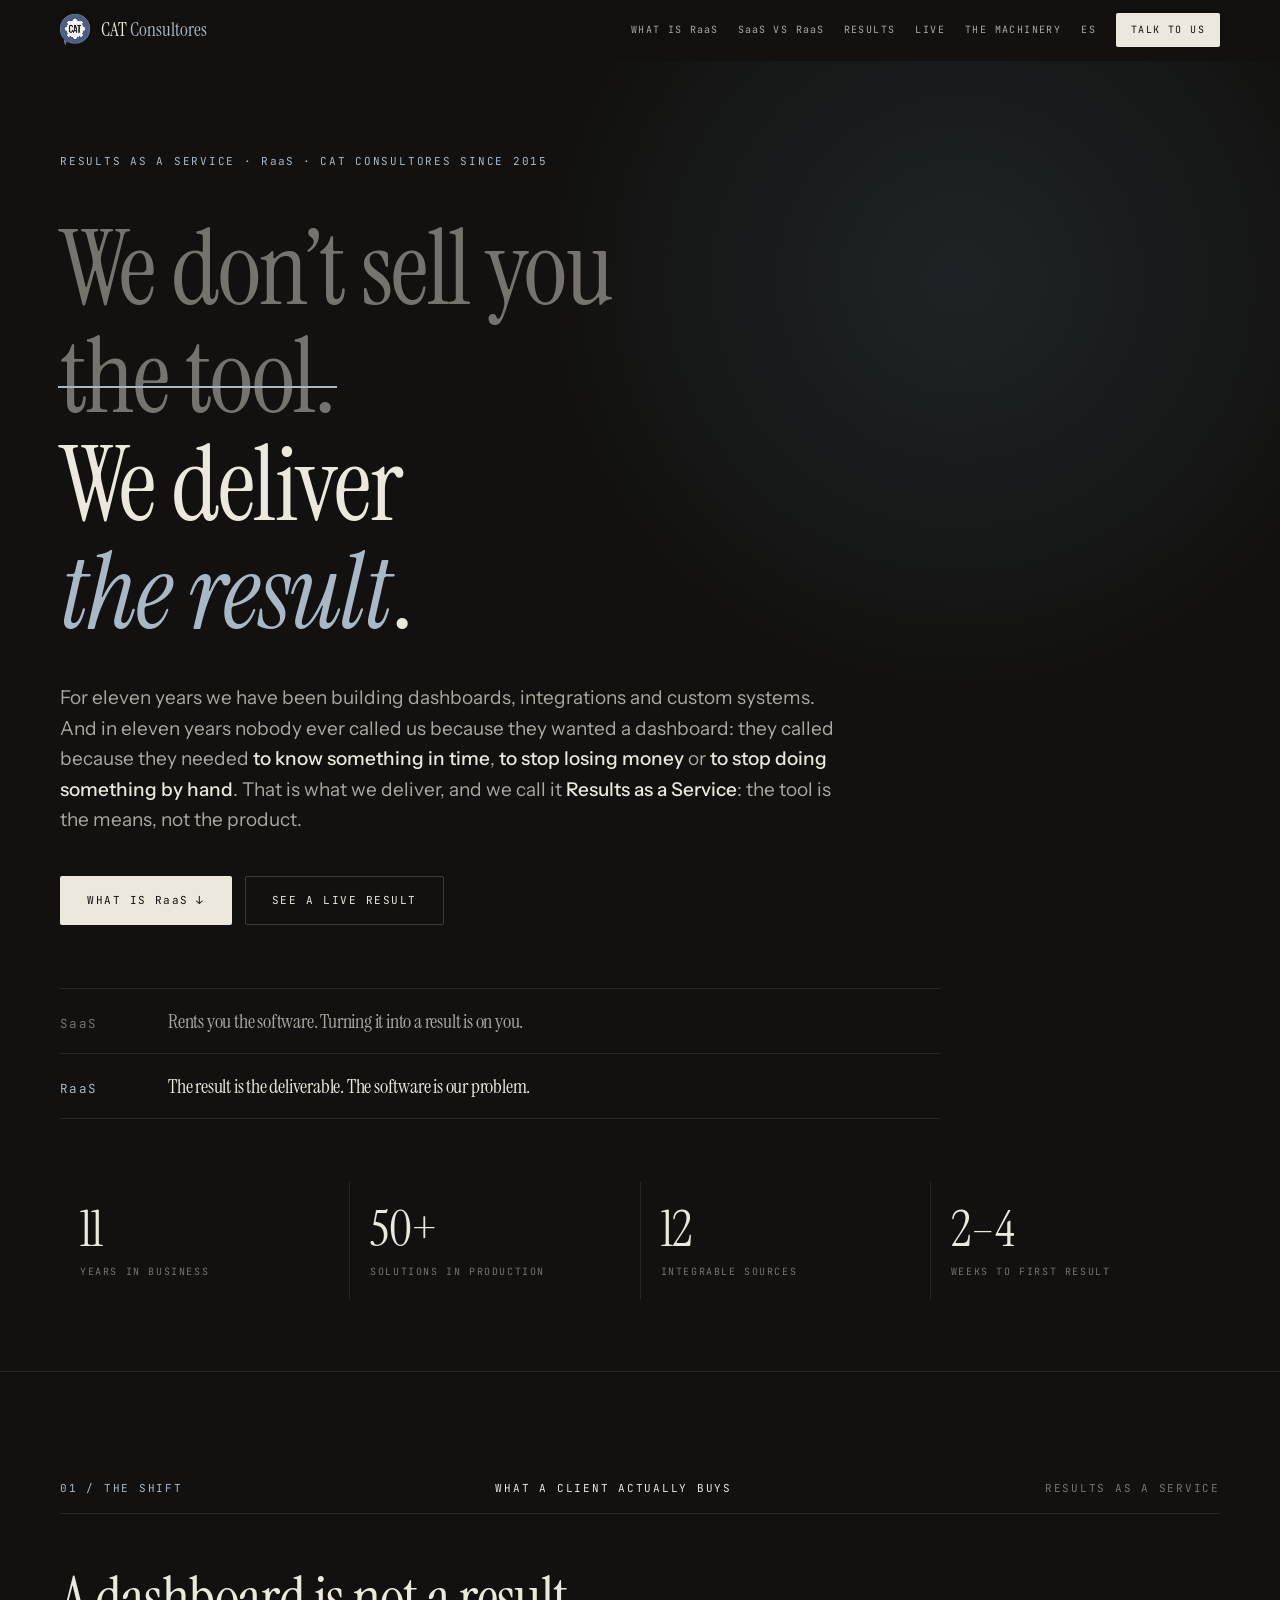
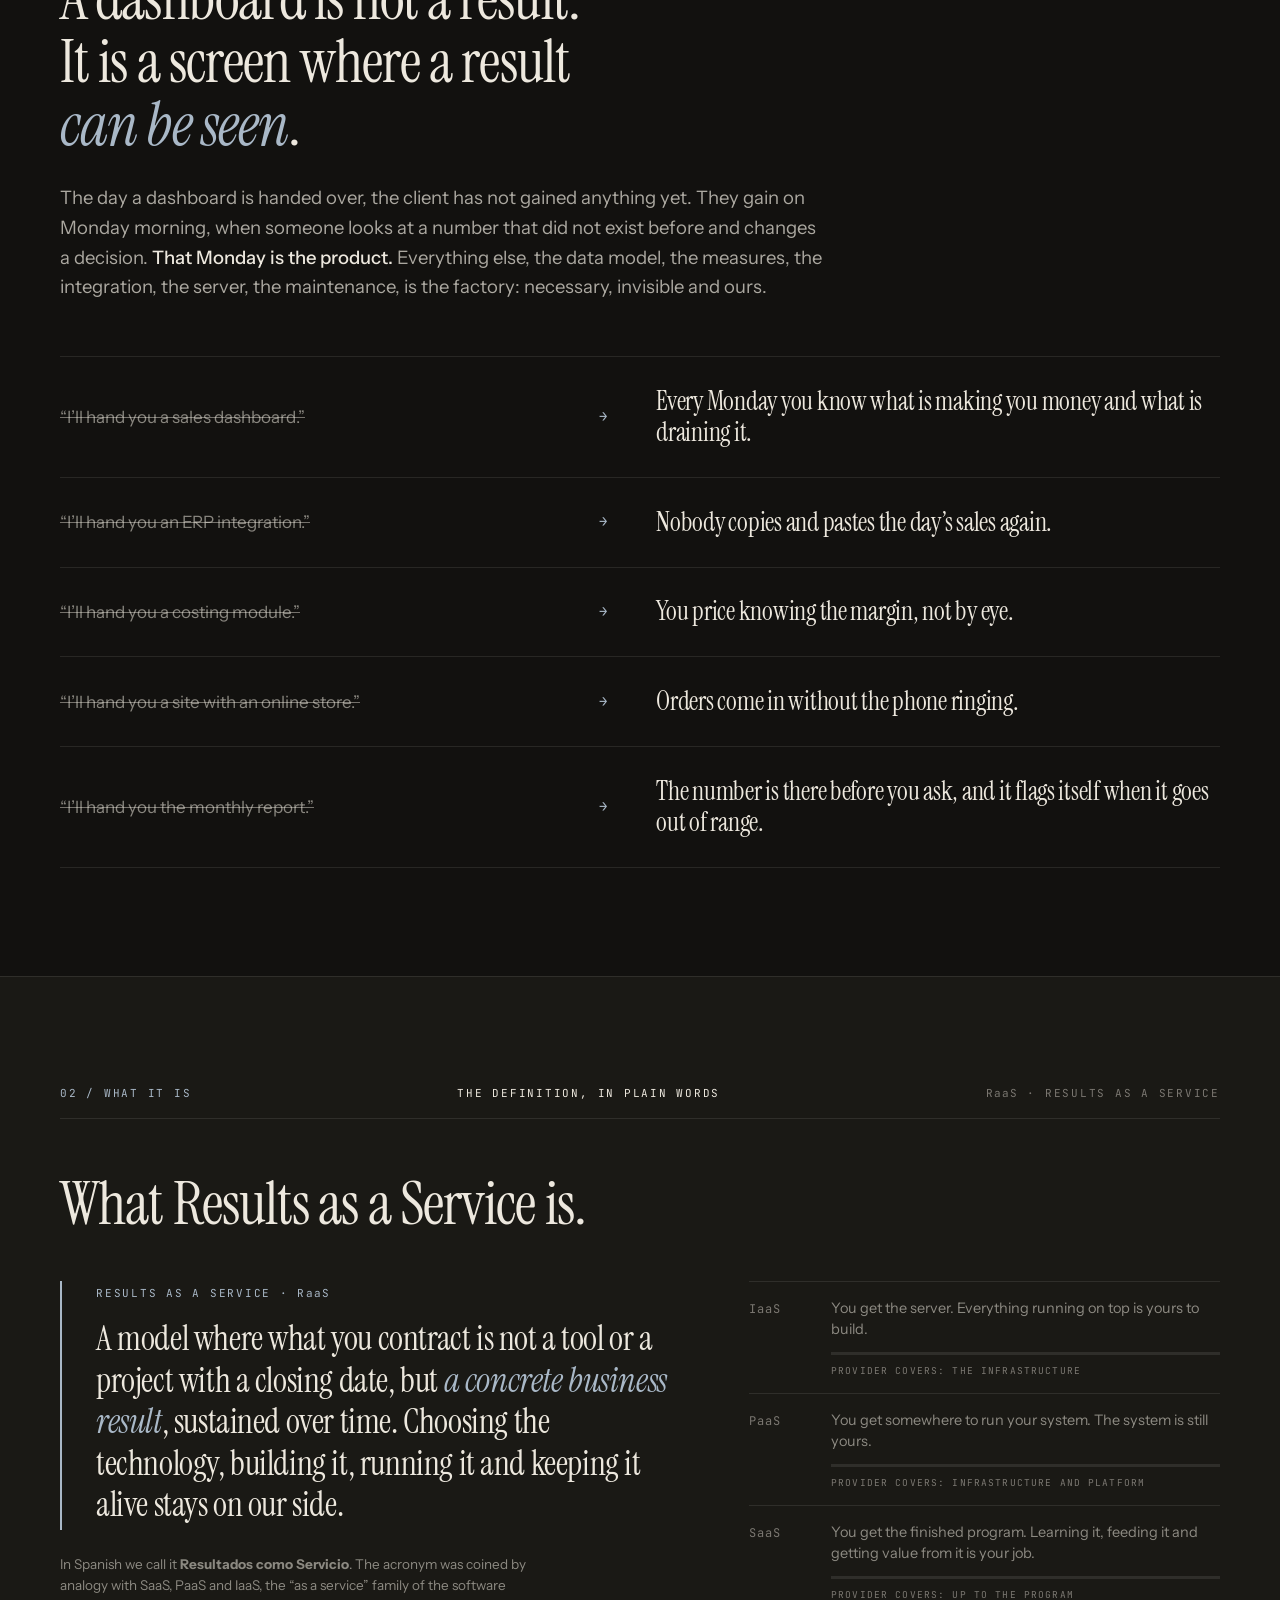
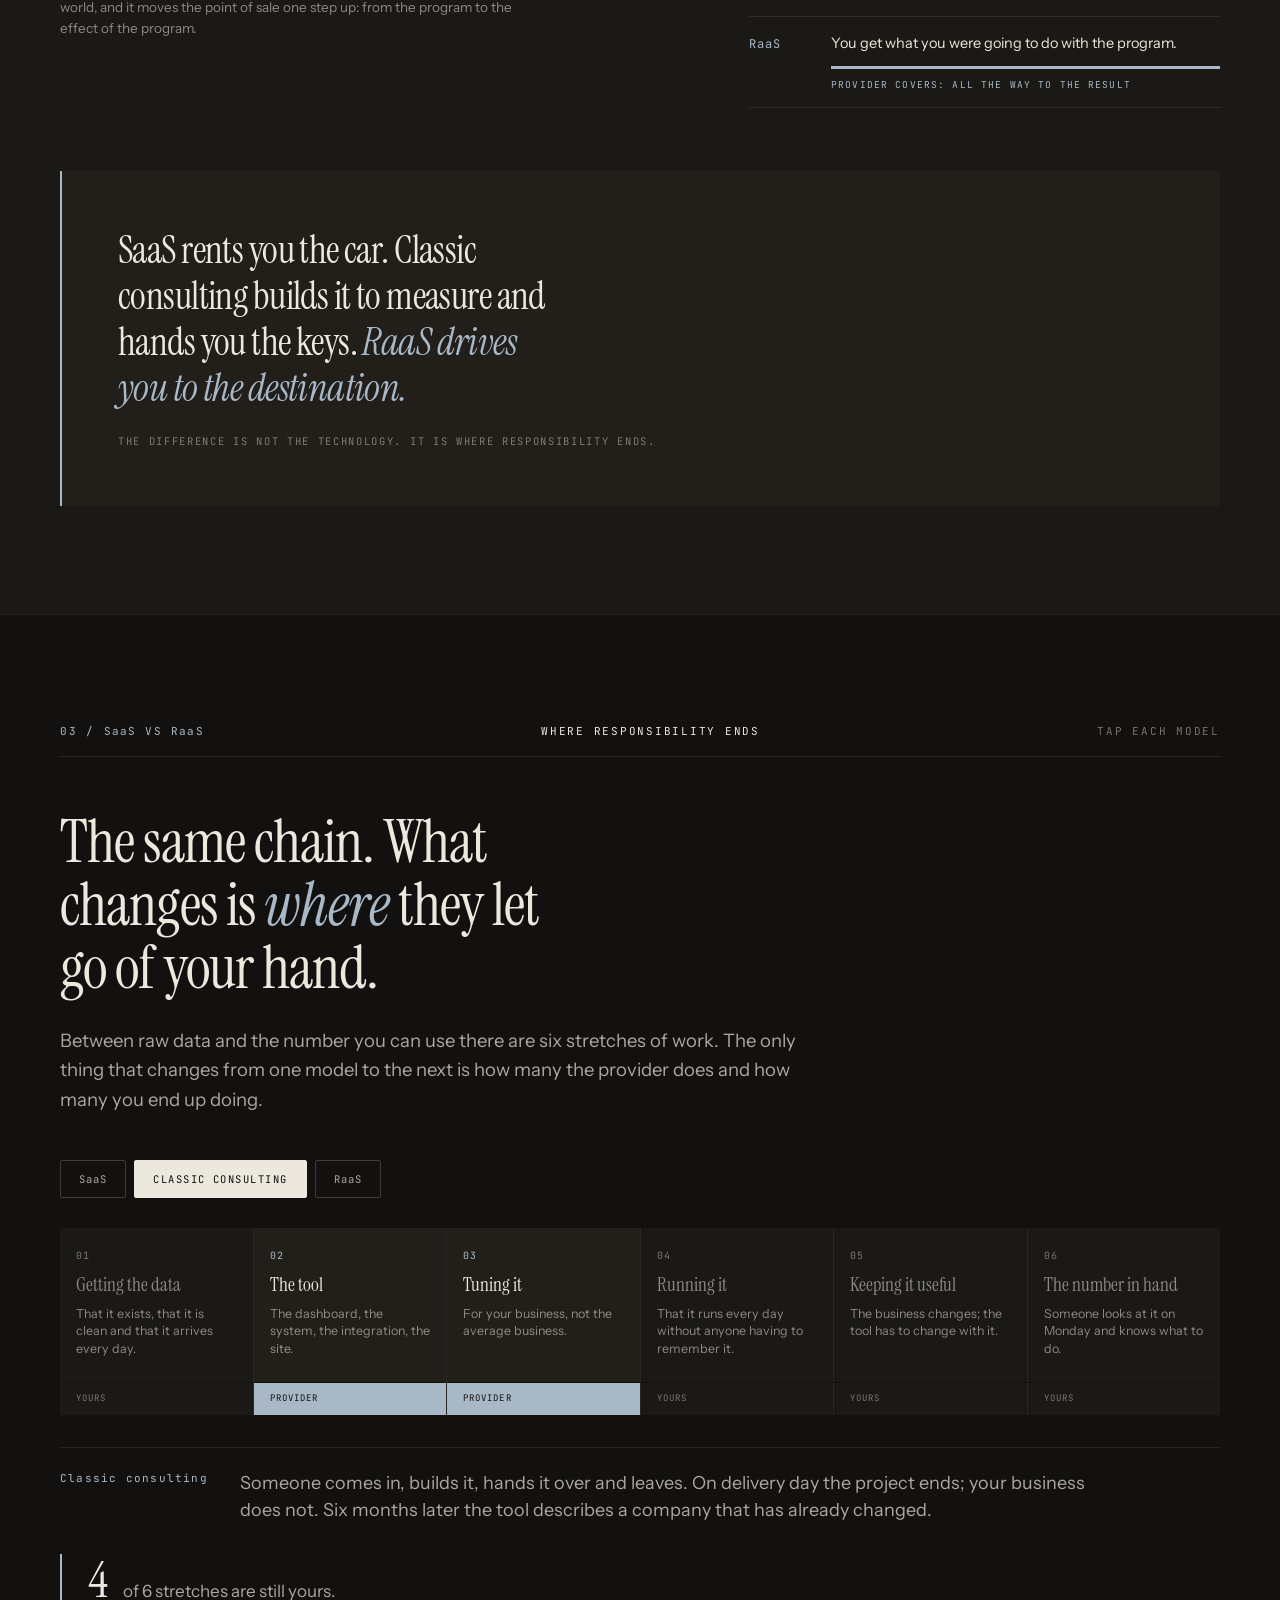
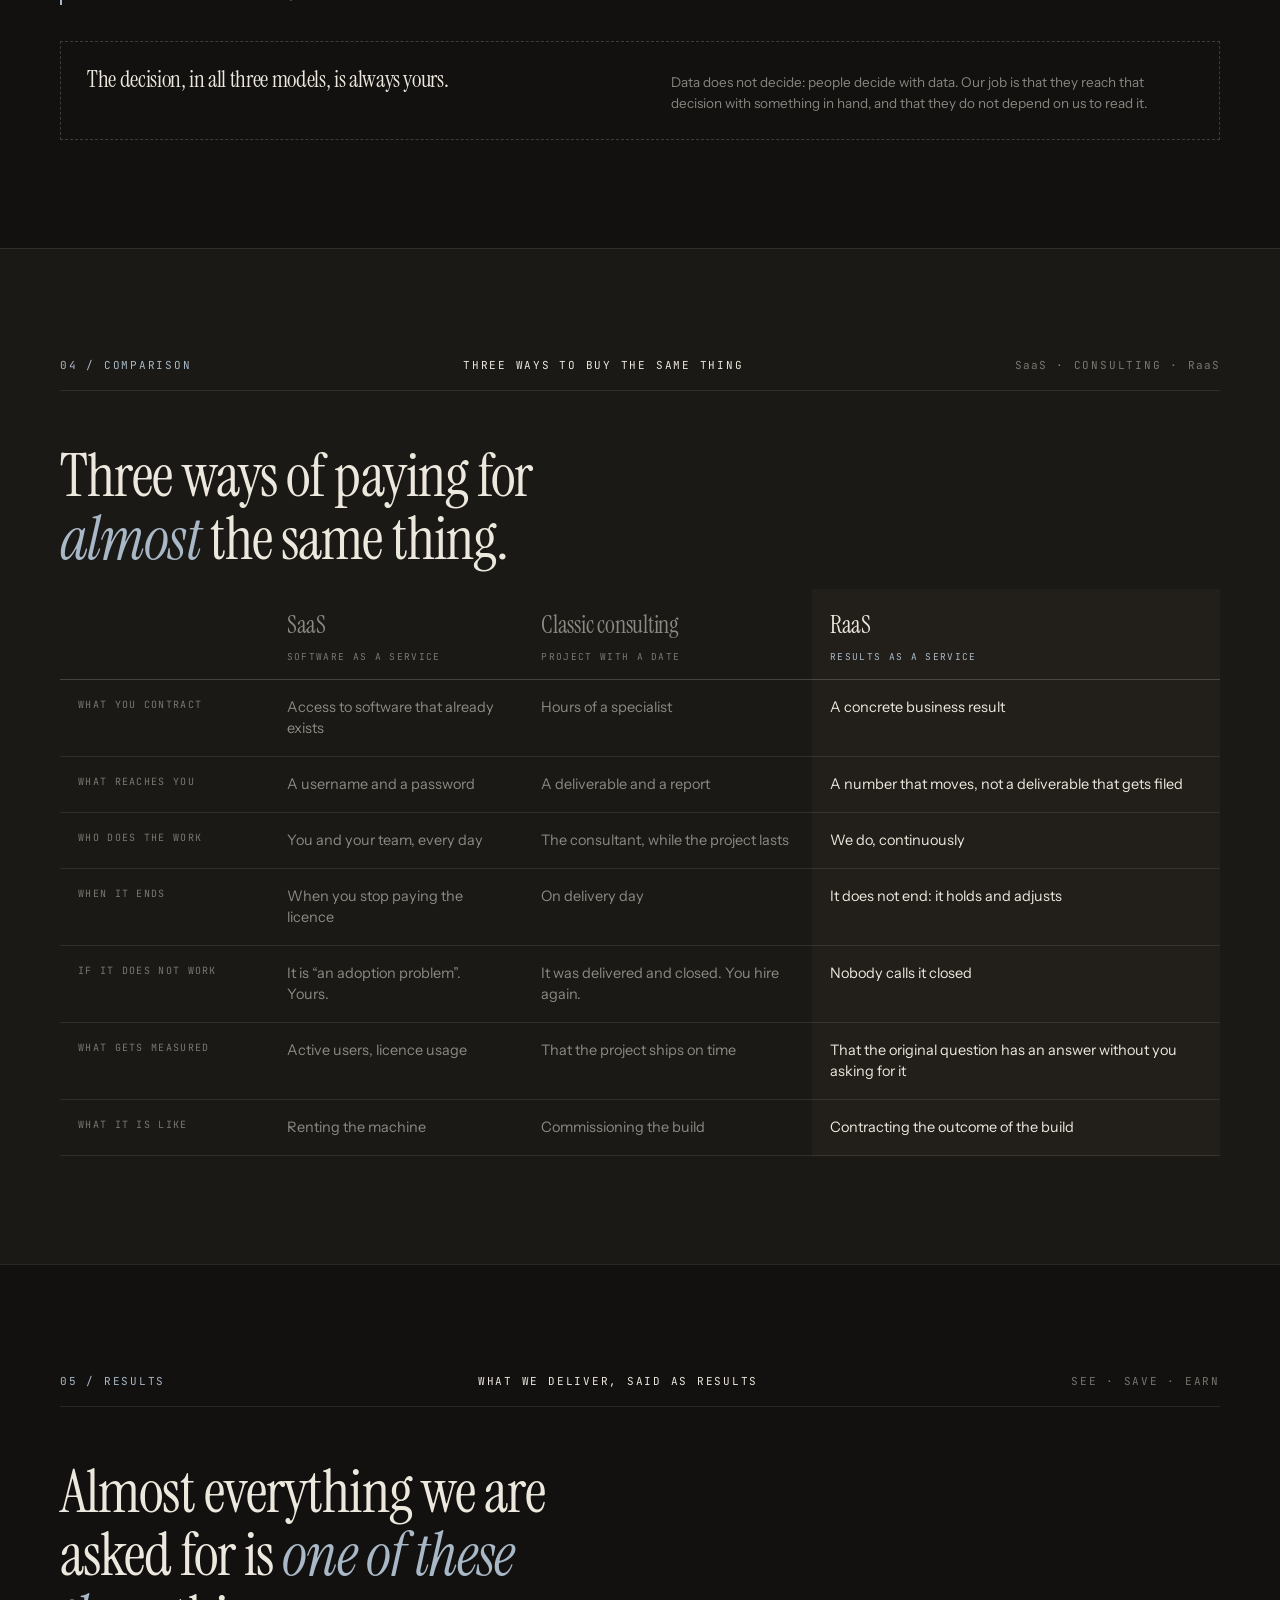
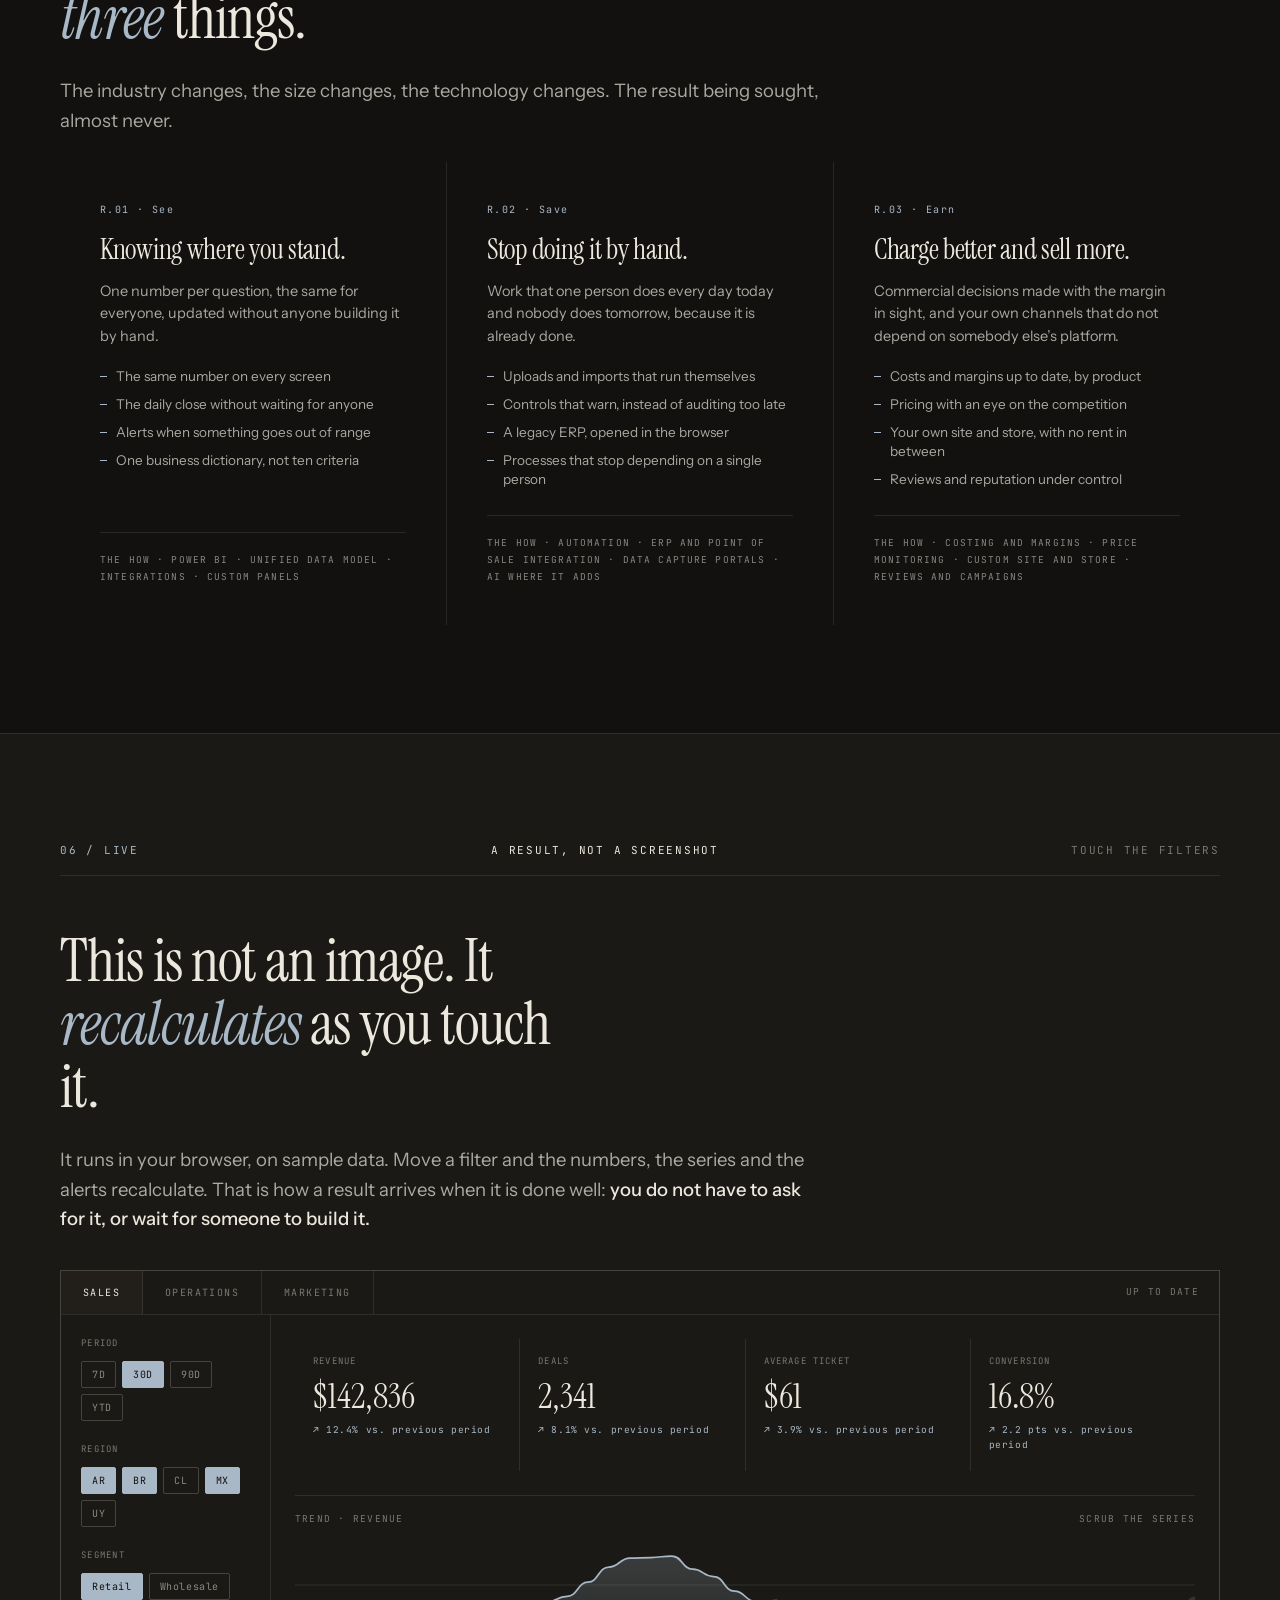
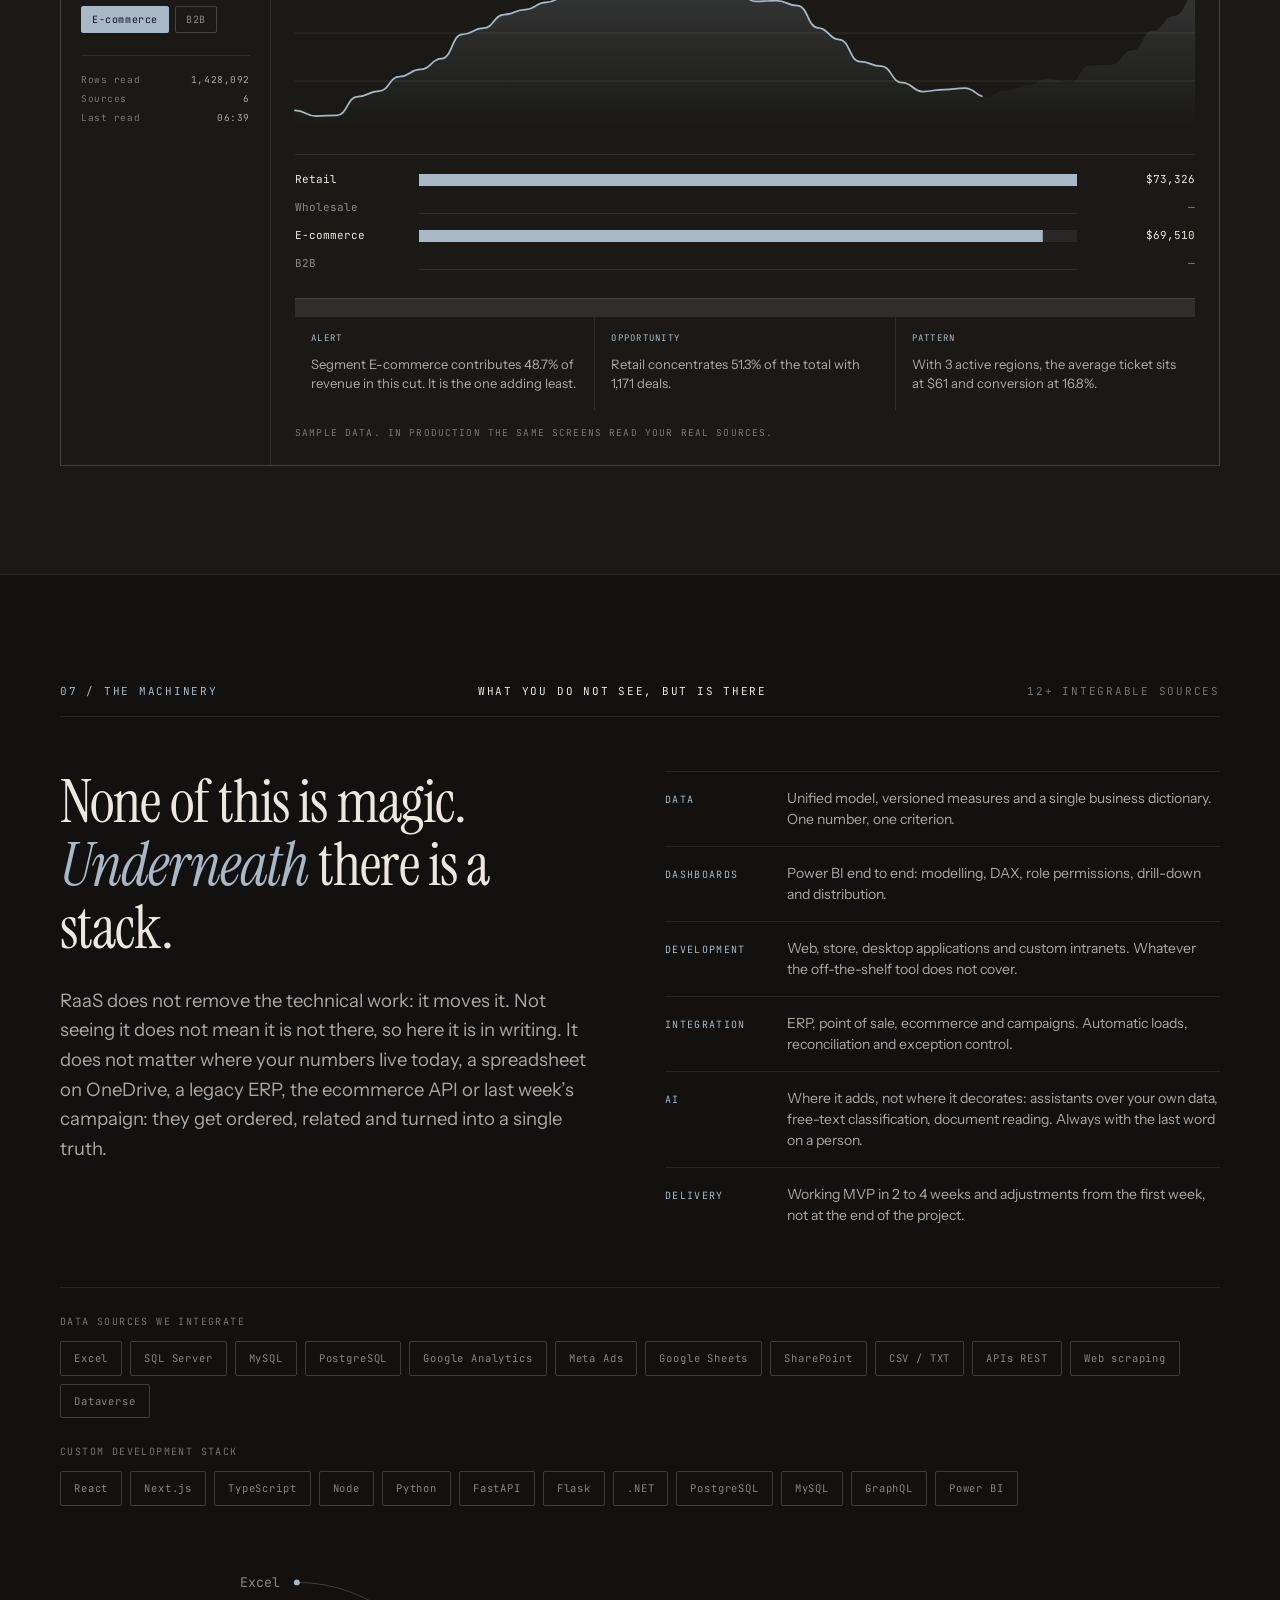
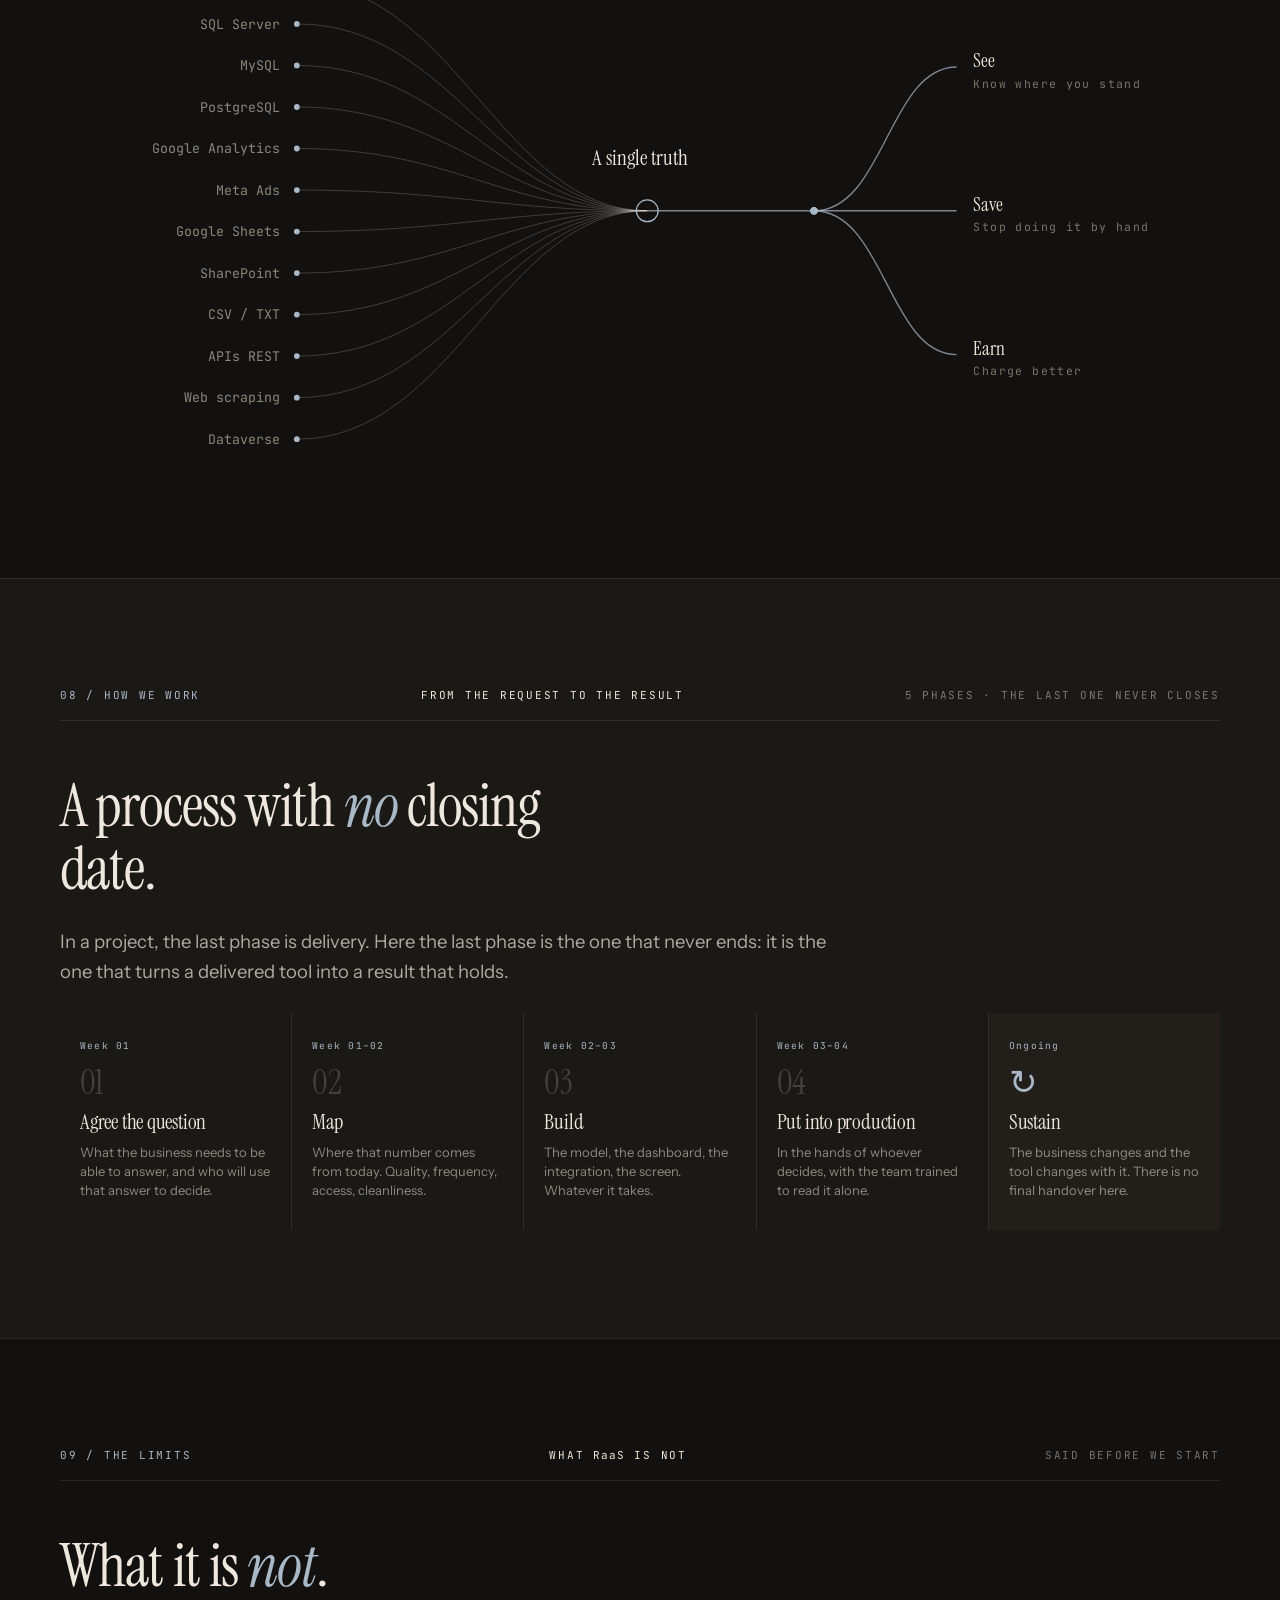
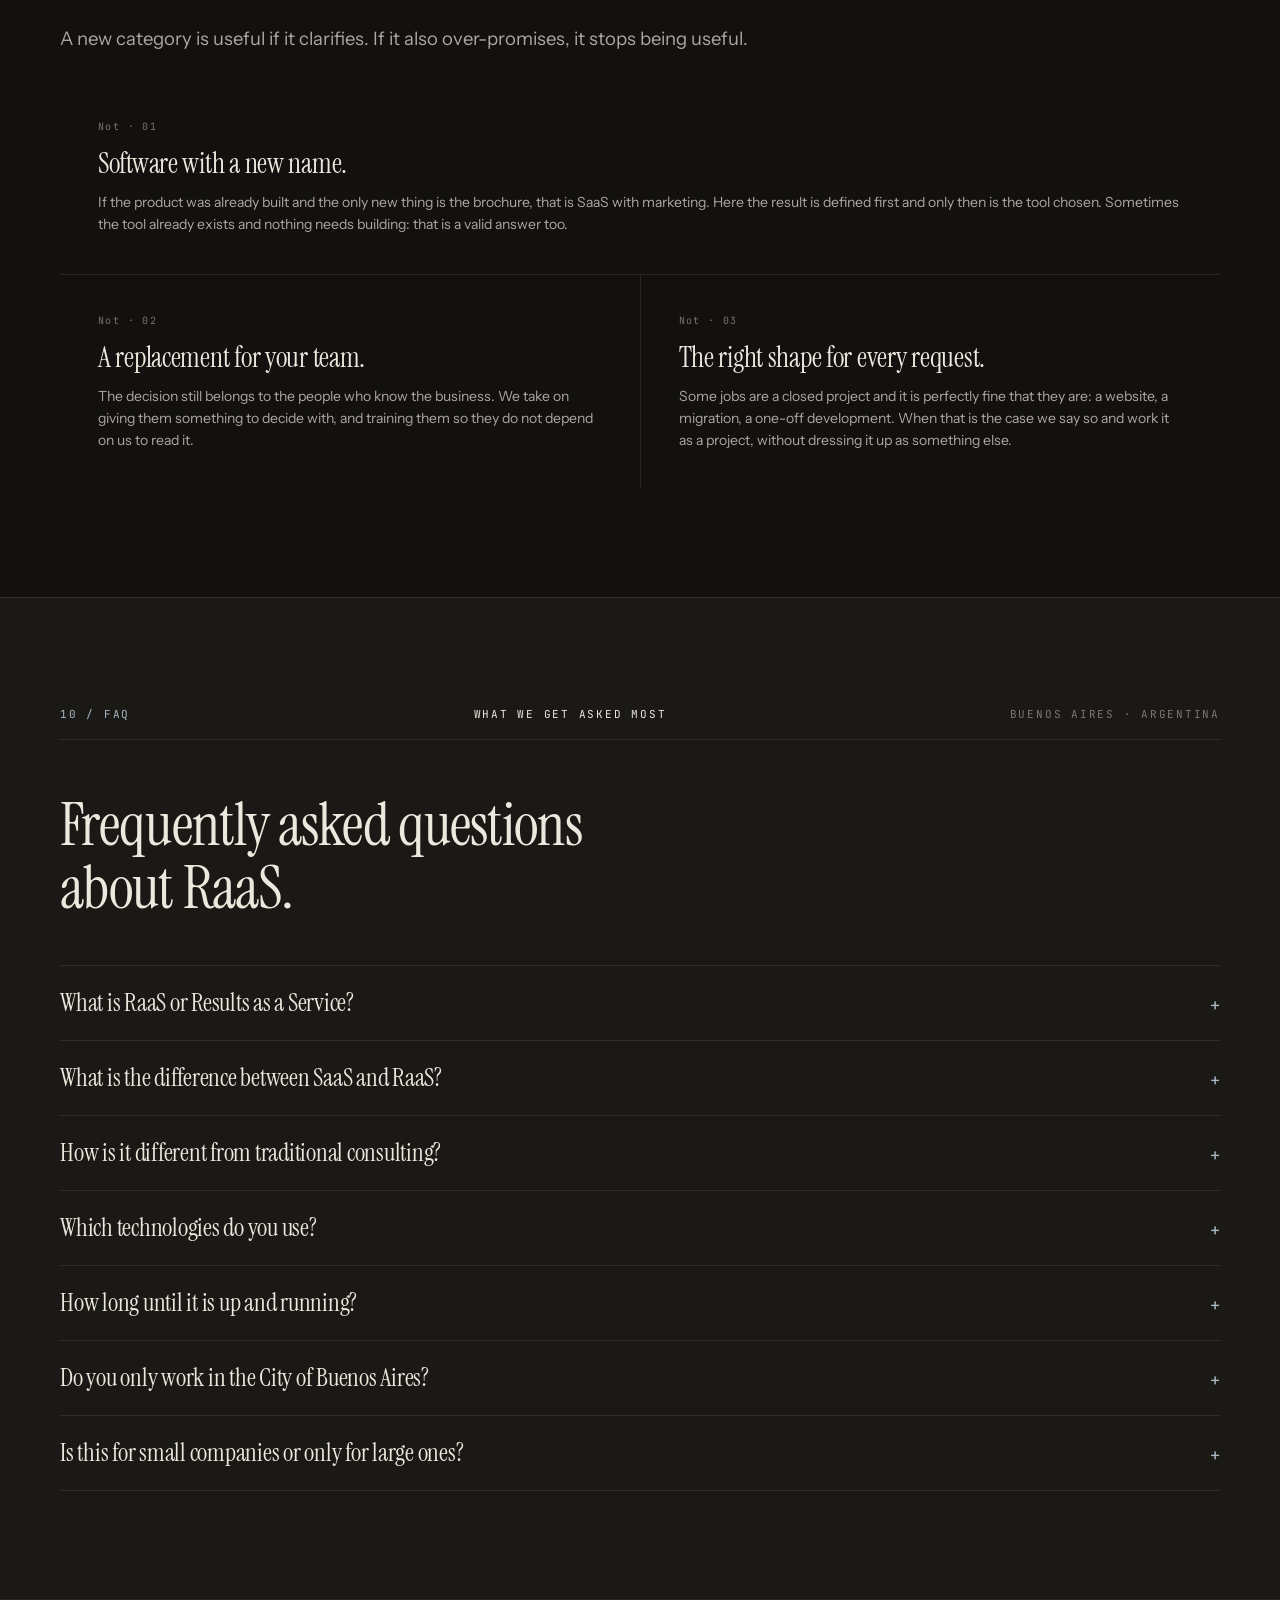
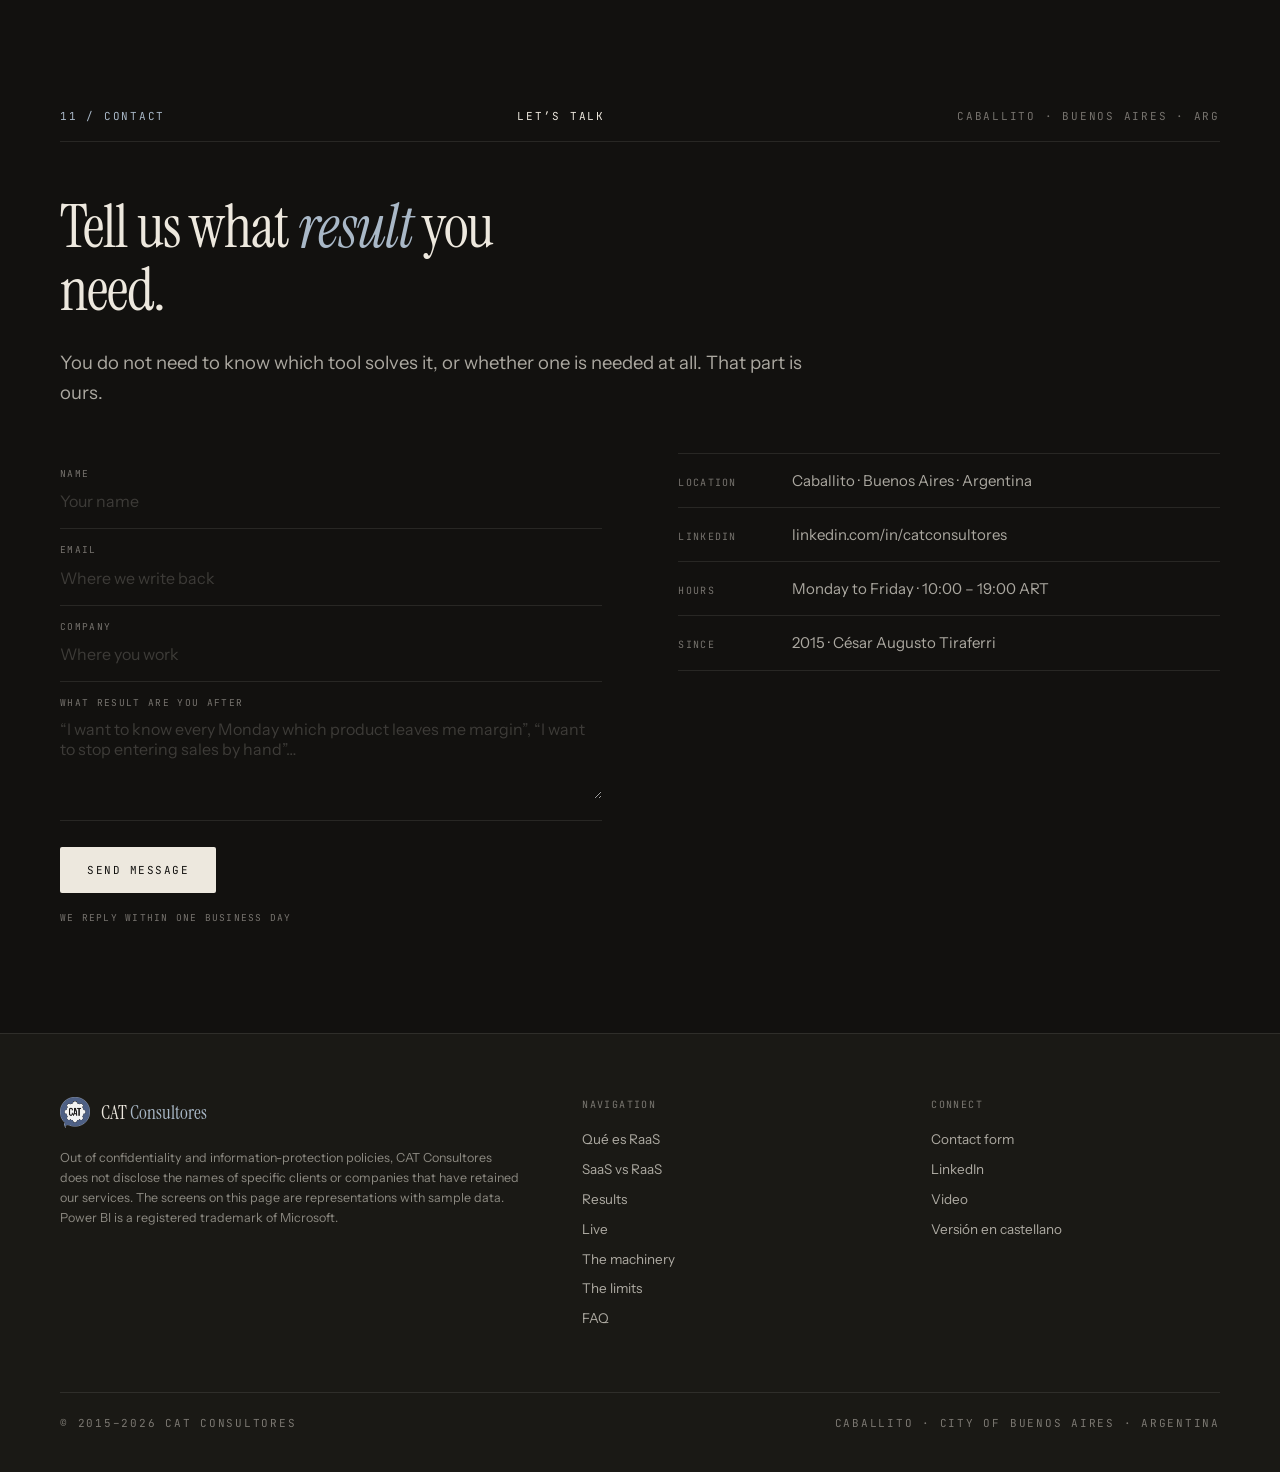
==== commit ed79bab0: "Enganchar el formulario de contacto a FormSubmit Mismo destinatario que usaba el sitio anterior: cti" ====
--- a/en/index.html
+++ b/en/index.html
@@ -1145,13 +1145,18 @@
       part is ours.</p>
 
     <div class="contact" style="margin-top:clamp(36px,5vh,60px)">
-      <form class="rv" id="frm" novalidate>
-        <label class="field"><span>Name</span><input type="text" name="nombre" placeholder="Your name" /></label>
-        <label class="field"><span>Email</span><input type="email" name="email" placeholder="Where we write back" /></label>
+      <form class="rv" id="frm" method="POST" action="https://formsubmit.co/ctiraferri@catconsultores.com.ar">
+        <input type="hidden" name="_subject" value="Enquiry from catconsultores.com.ar (EN)" />
+        <input type="hidden" name="_template" value="table" />
+        <input type="hidden" name="_captcha" value="false" />
+        <input type="hidden" name="_next" value="https://catconsultores.com.ar/en/?enviado=1#contacto" />
+        <input type="text" name="_honey" tabindex="-1" autocomplete="off" aria-hidden="true" style="position:absolute;left:-9999px;width:1px;height:1px;opacity:0" />
+        <label class="field"><span>Name</span><input type="text" name="nombre" required placeholder="Your name" /></label>
+        <label class="field"><span>Email</span><input type="email" name="email" required placeholder="Where we write back" /></label>
         <label class="field"><span>Company</span><input type="text" name="empresa" placeholder="Where you work" /></label>
-        <label class="field"><span>What result are you after</span><textarea name="mensaje" rows="4" placeholder="“I want to know every Monday which product leaves me margin”, “I want to stop entering sales by hand”…"></textarea></label>
-        <div class="actions" style="margin-top:26px"><button class="btn solid" type="submit">Send message</button></div>
-        <div class="formnote" id="frmnote">You can also reach us on LinkedIn</div>
+        <label class="field"><span>What result are you after</span><textarea name="mensaje" rows="4" required placeholder="“I want to know every Monday which product leaves me margin”, “I want to stop entering sales by hand”…"></textarea></label>
+        <div class="actions" style="margin-top:26px"><button class="btn solid" type="submit" id="frmbtn">Send message</button></div>
+        <div class="formnote" id="frmnote" role="status" aria-live="polite">We reply within one business day</div>
       </form>
 
       <div class="rv">
@@ -1742,13 +1747,54 @@
     }, {threshold:.15}).observe(host);
   })();
 
-  /* ---------- formulario inerte ---------- */
-  document.getElementById("frm").addEventListener("submit", function(e){
-    e.preventDefault();
-    var n = document.getElementById("frmnote");
-    n.textContent = "For now contact goes through LinkedIn: linkedin.com/in/catconsultores";
-    n.style.color = "var(--accent)";
-  });
+  /* ---------- contact form ---------- */
+  (function(){
+    var frm = document.getElementById("frm"),
+        btn = document.getElementById("frmbtn"),
+        note = document.getElementById("frmnote");
+    var IDLE = note.textContent;
+
+    function say(txt, color){
+      note.textContent = txt;
+      note.style.color = color || "";
+    }
+
+    /* coming back from the no-JavaScript submit, which goes through _next */
+    if (/[?&]enviado=1/.test(location.search)){
+      say("Got it. We reply within one business day.", "var(--accent)");
+    }
+
+    frm.addEventListener("submit", function(e){
+      if (!window.fetch) return;            /* no fetch: let the normal POST happen */
+      e.preventDefault();
+      if (btn.disabled) return;
+      btn.disabled = true;
+      say("Sending\u2026", "var(--accent)");
+
+      var d = {};
+      new FormData(frm).forEach(function(v, k){ d[k] = v; });
+
+      fetch("https://formsubmit.co/ajax/ctiraferri@catconsultores.com.ar", {
+        method: "POST",
+        headers: { "Content-Type": "application/json", "Accept": "application/json" },
+        body: JSON.stringify(d)
+      })
+      .then(function(r){ return r.ok ? r.json() : Promise.reject(r.status); })
+      .then(function(){
+        frm.reset();
+        say("Got it. We reply within one business day.", "var(--accent)");
+        btn.disabled = false;
+      })
+      .catch(function(){
+        say("Could not send. Write to ctiraferri@catconsultores.com.ar or reach us on LinkedIn.", "#C08A7E");
+        btn.disabled = false;
+      });
+    });
+
+    frm.addEventListener("input", function(){
+      if (note.textContent !== IDLE && !btn.disabled) say(IDLE);
+    });
+  })();
 
 })();
 </script>
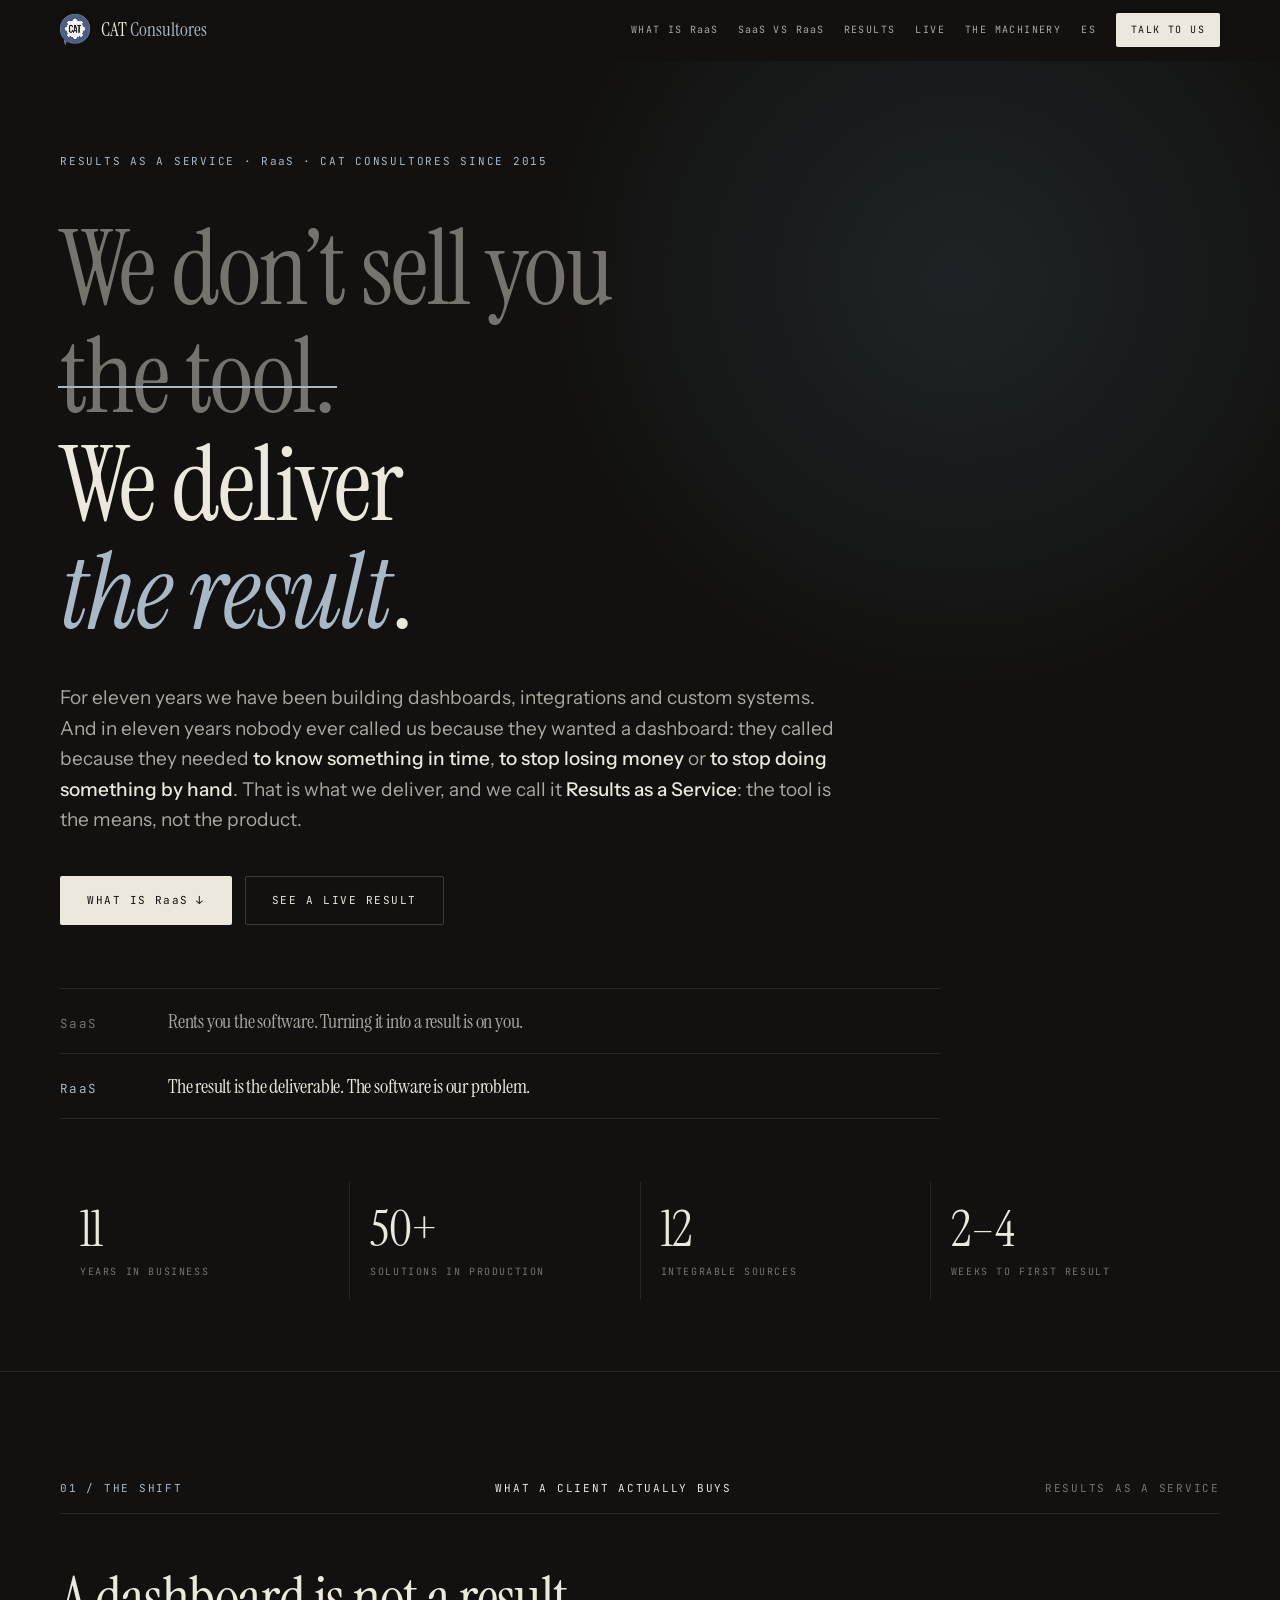
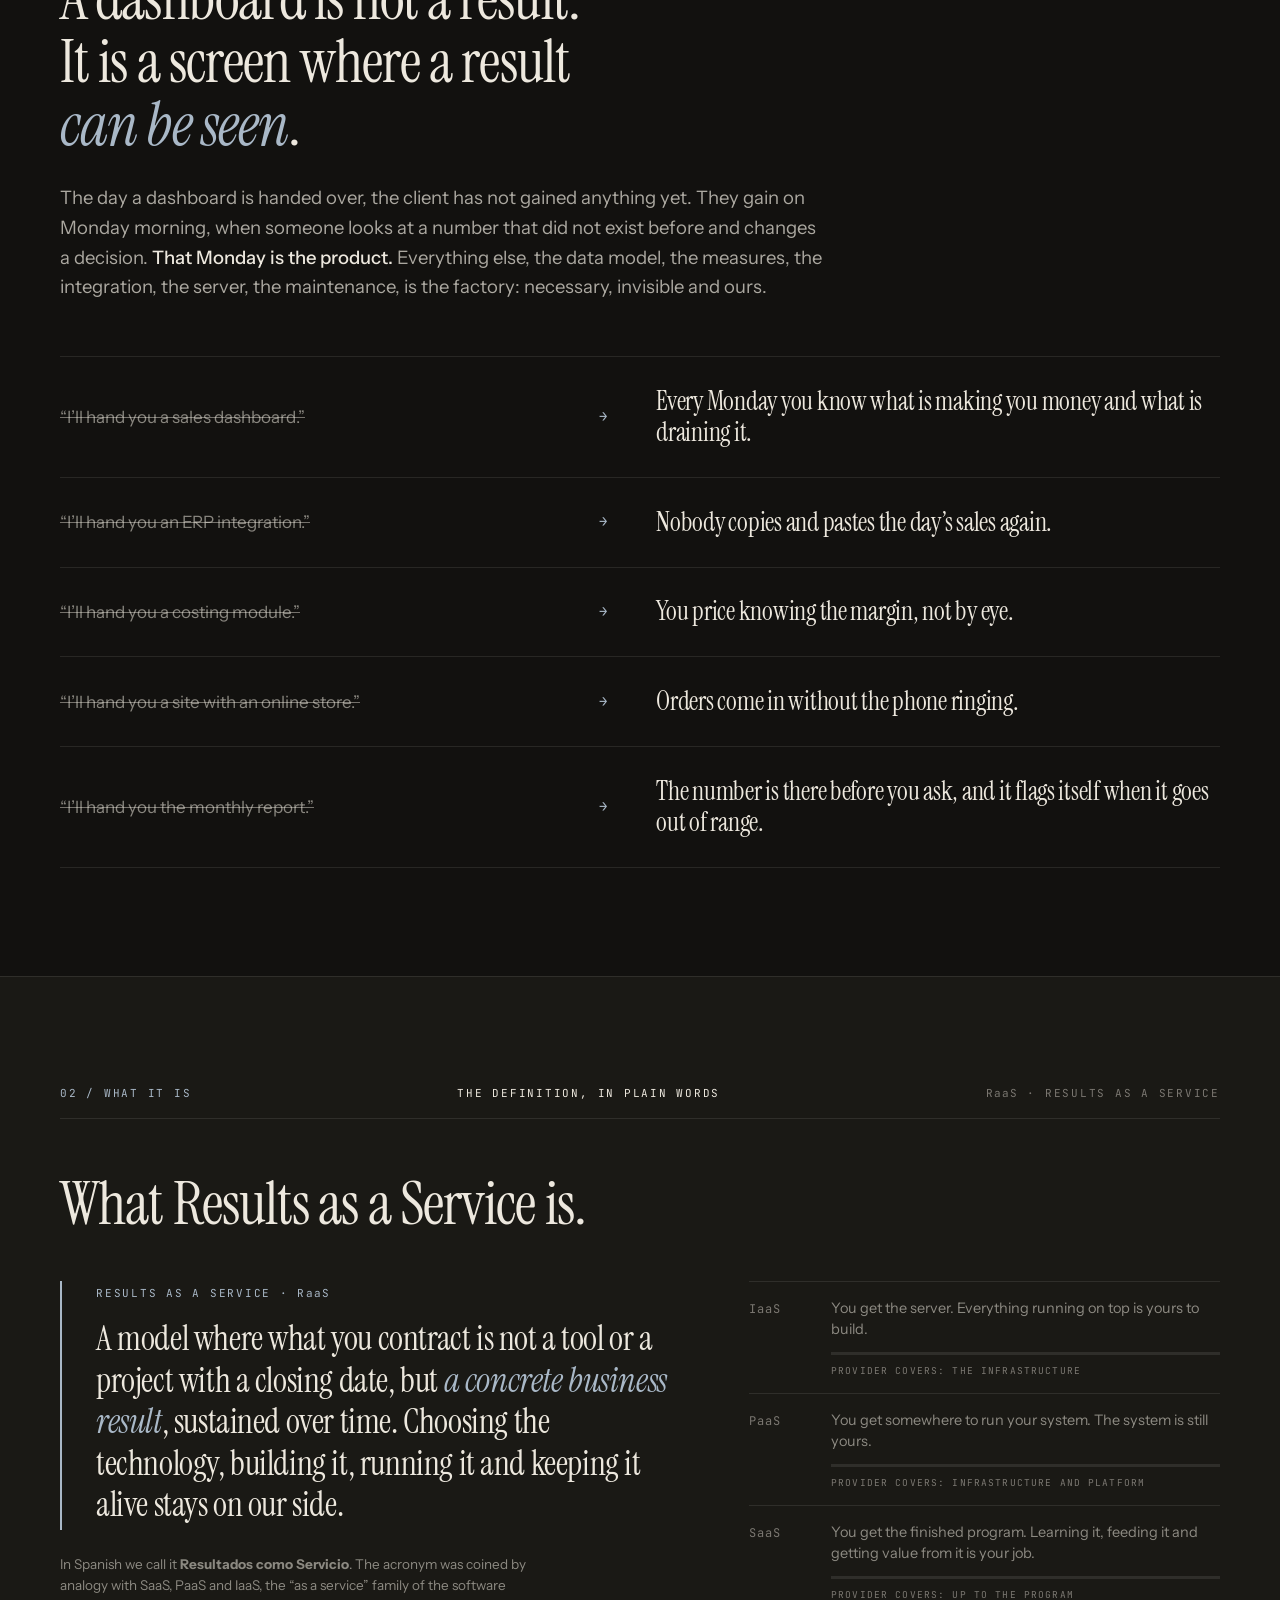
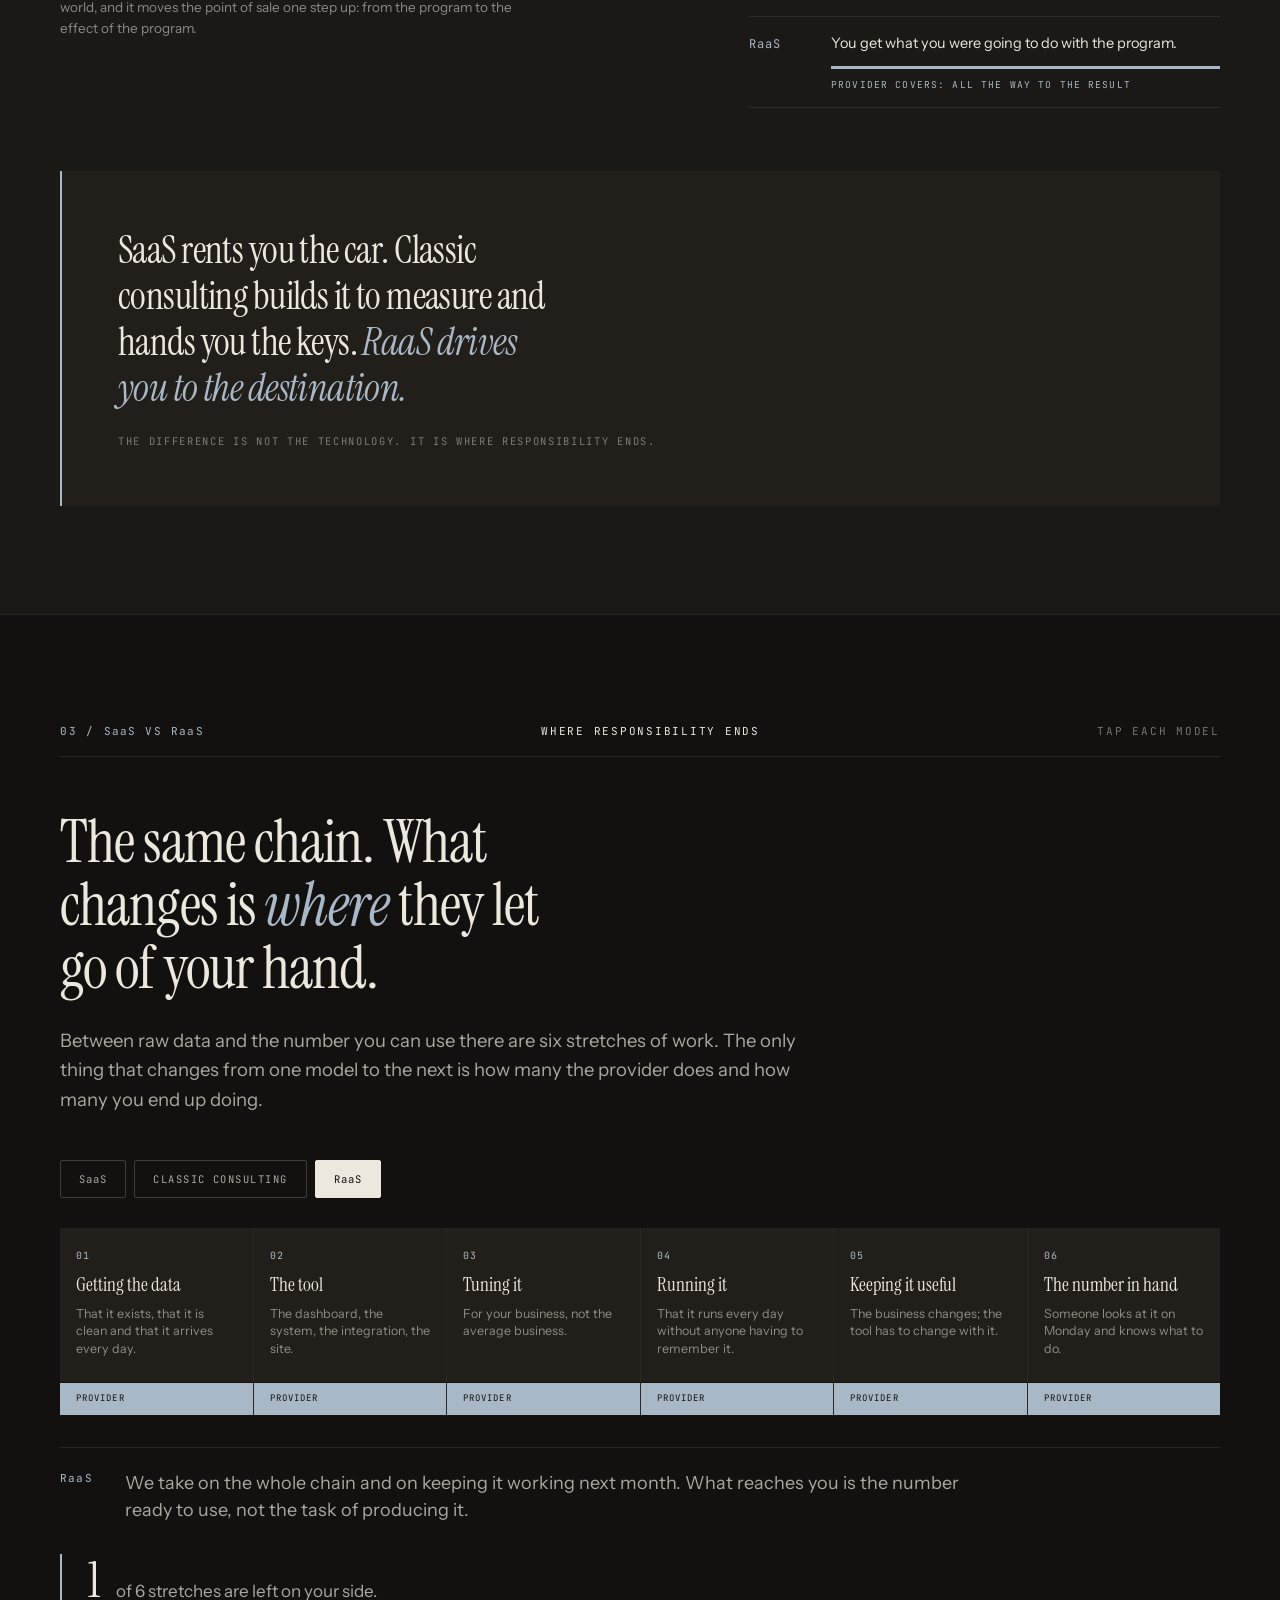
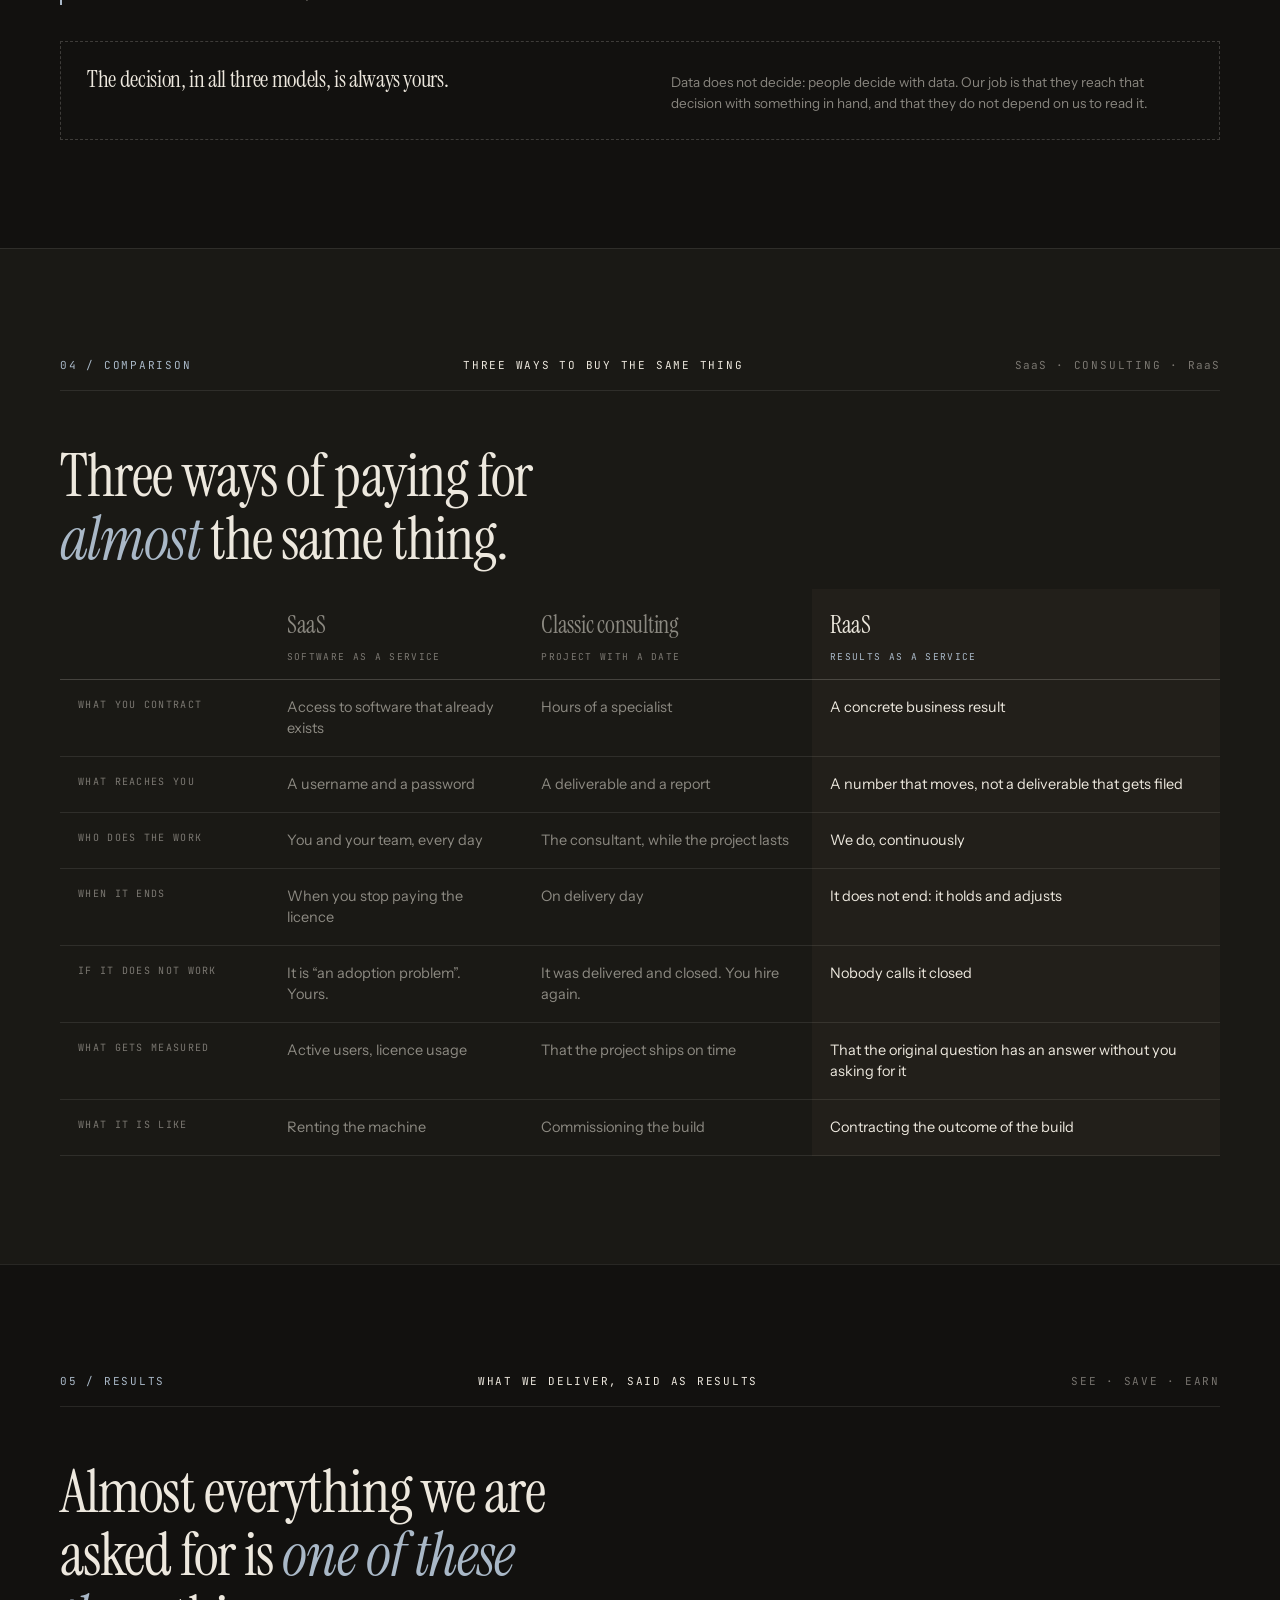
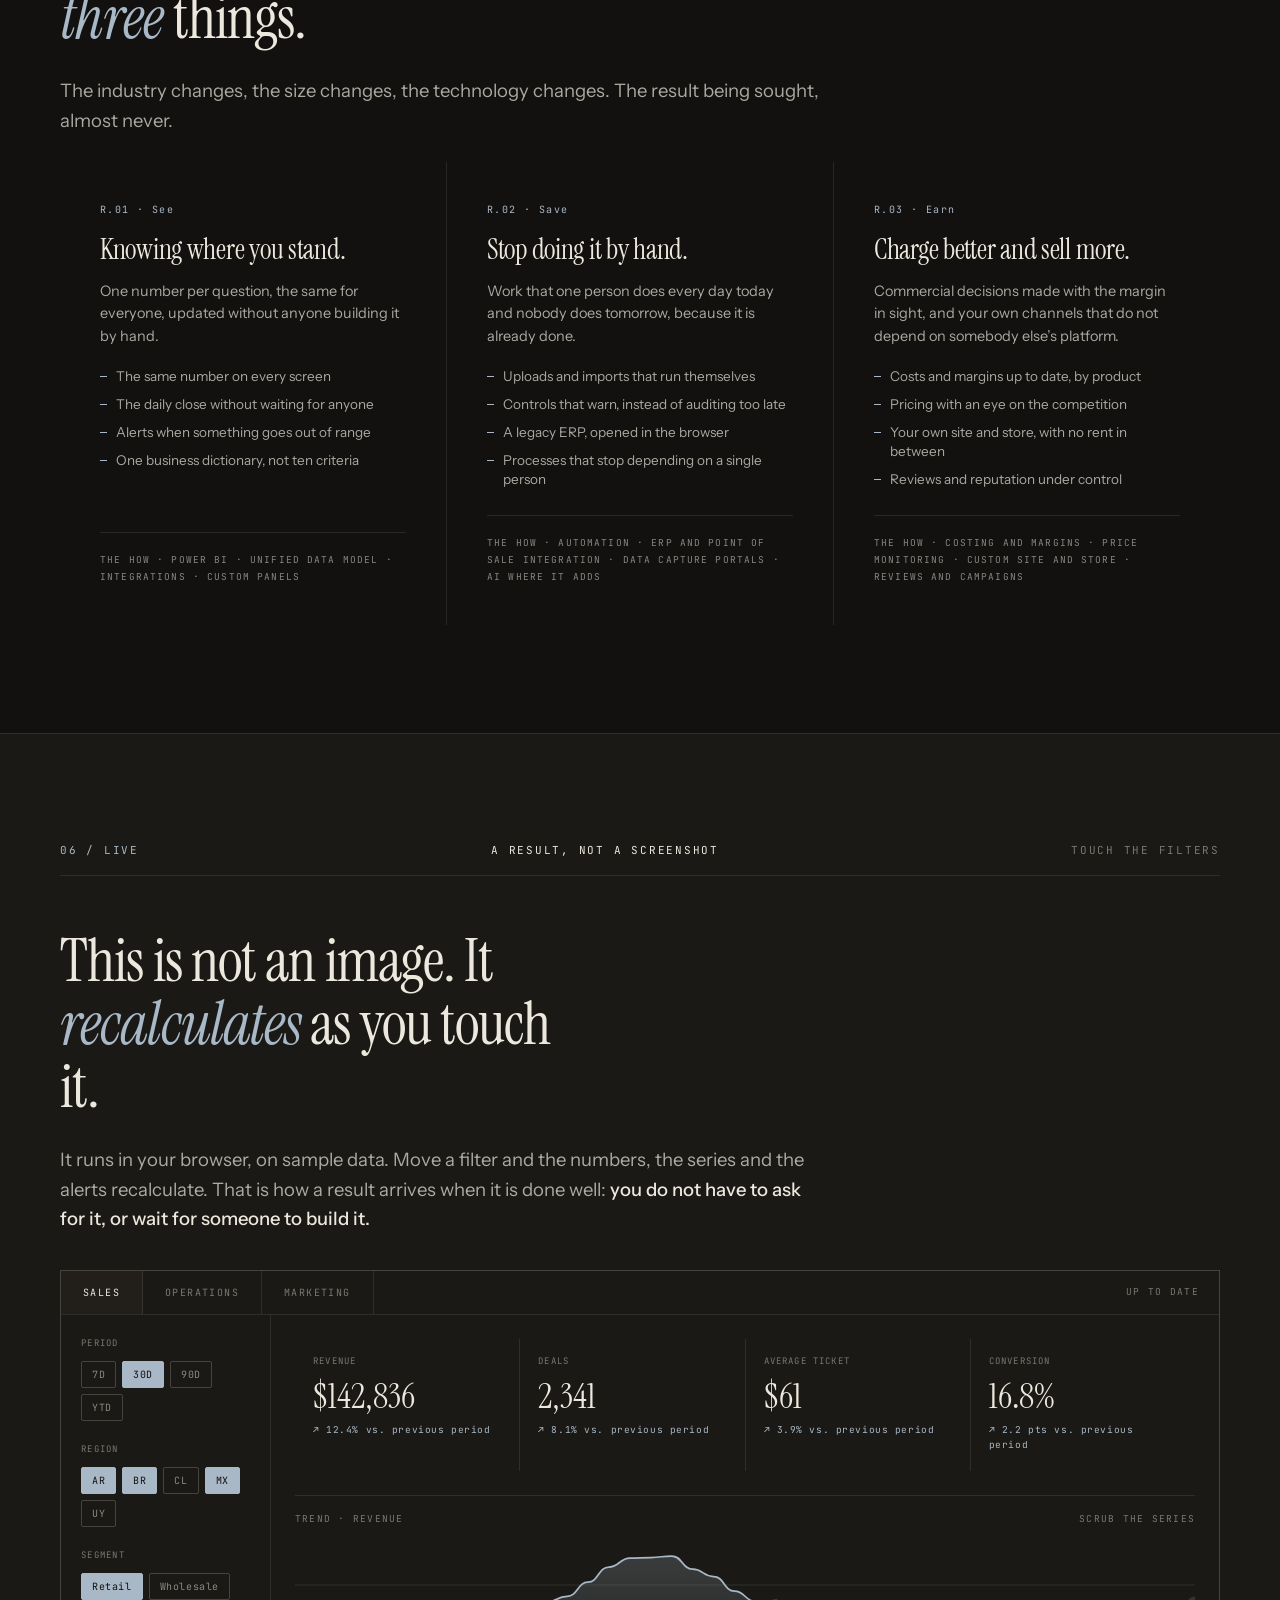
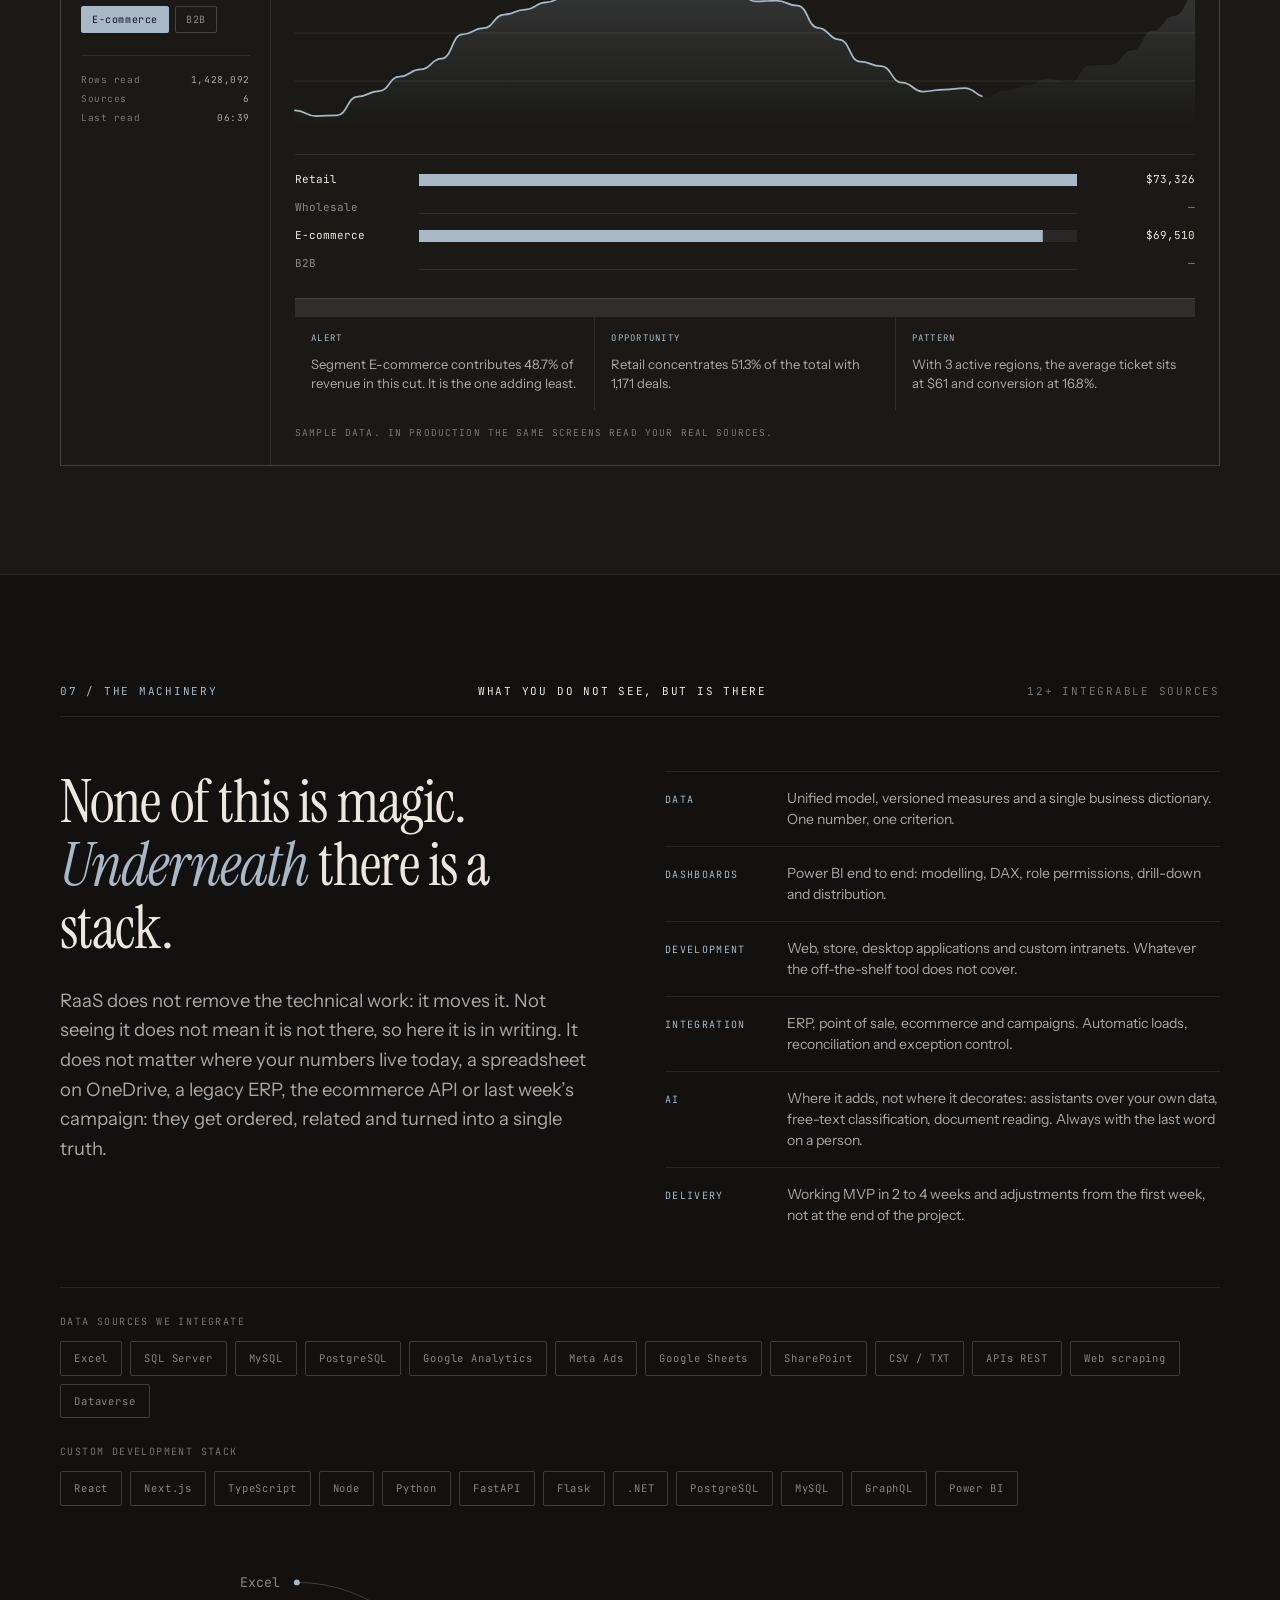
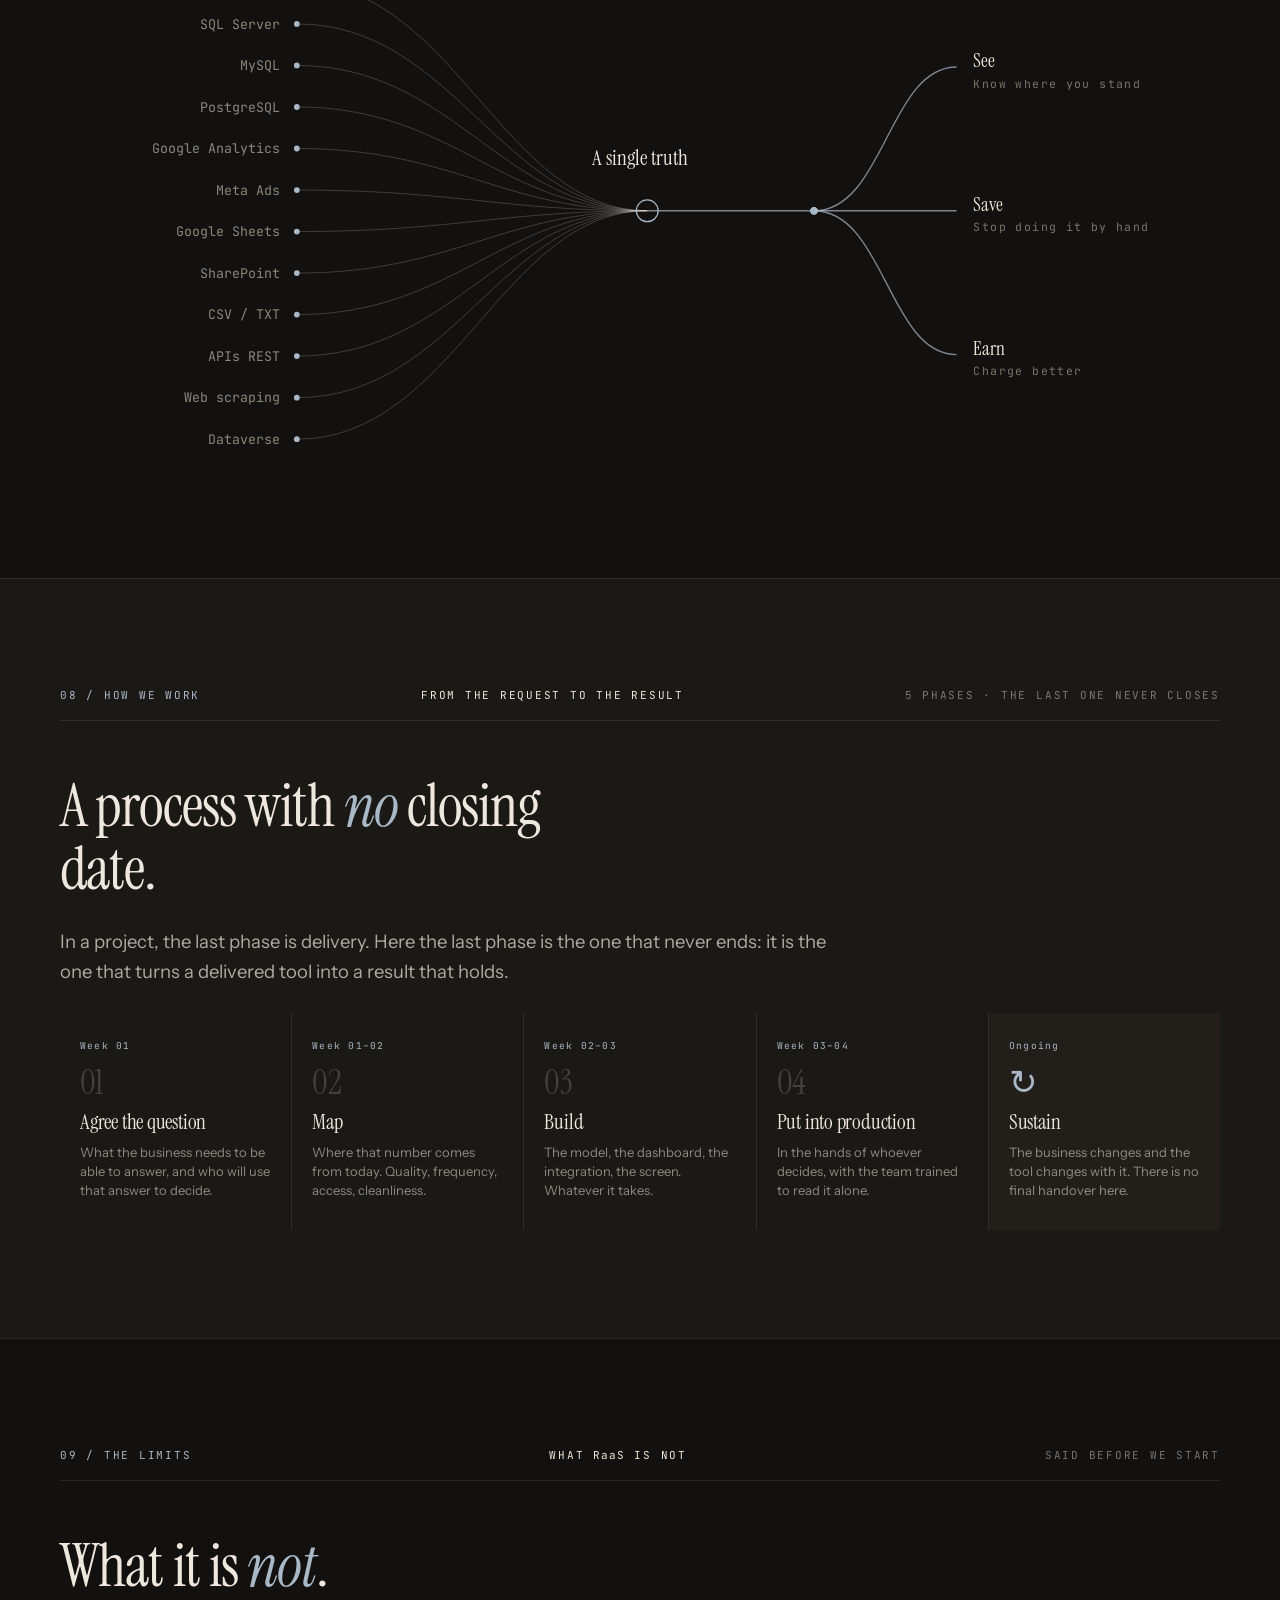
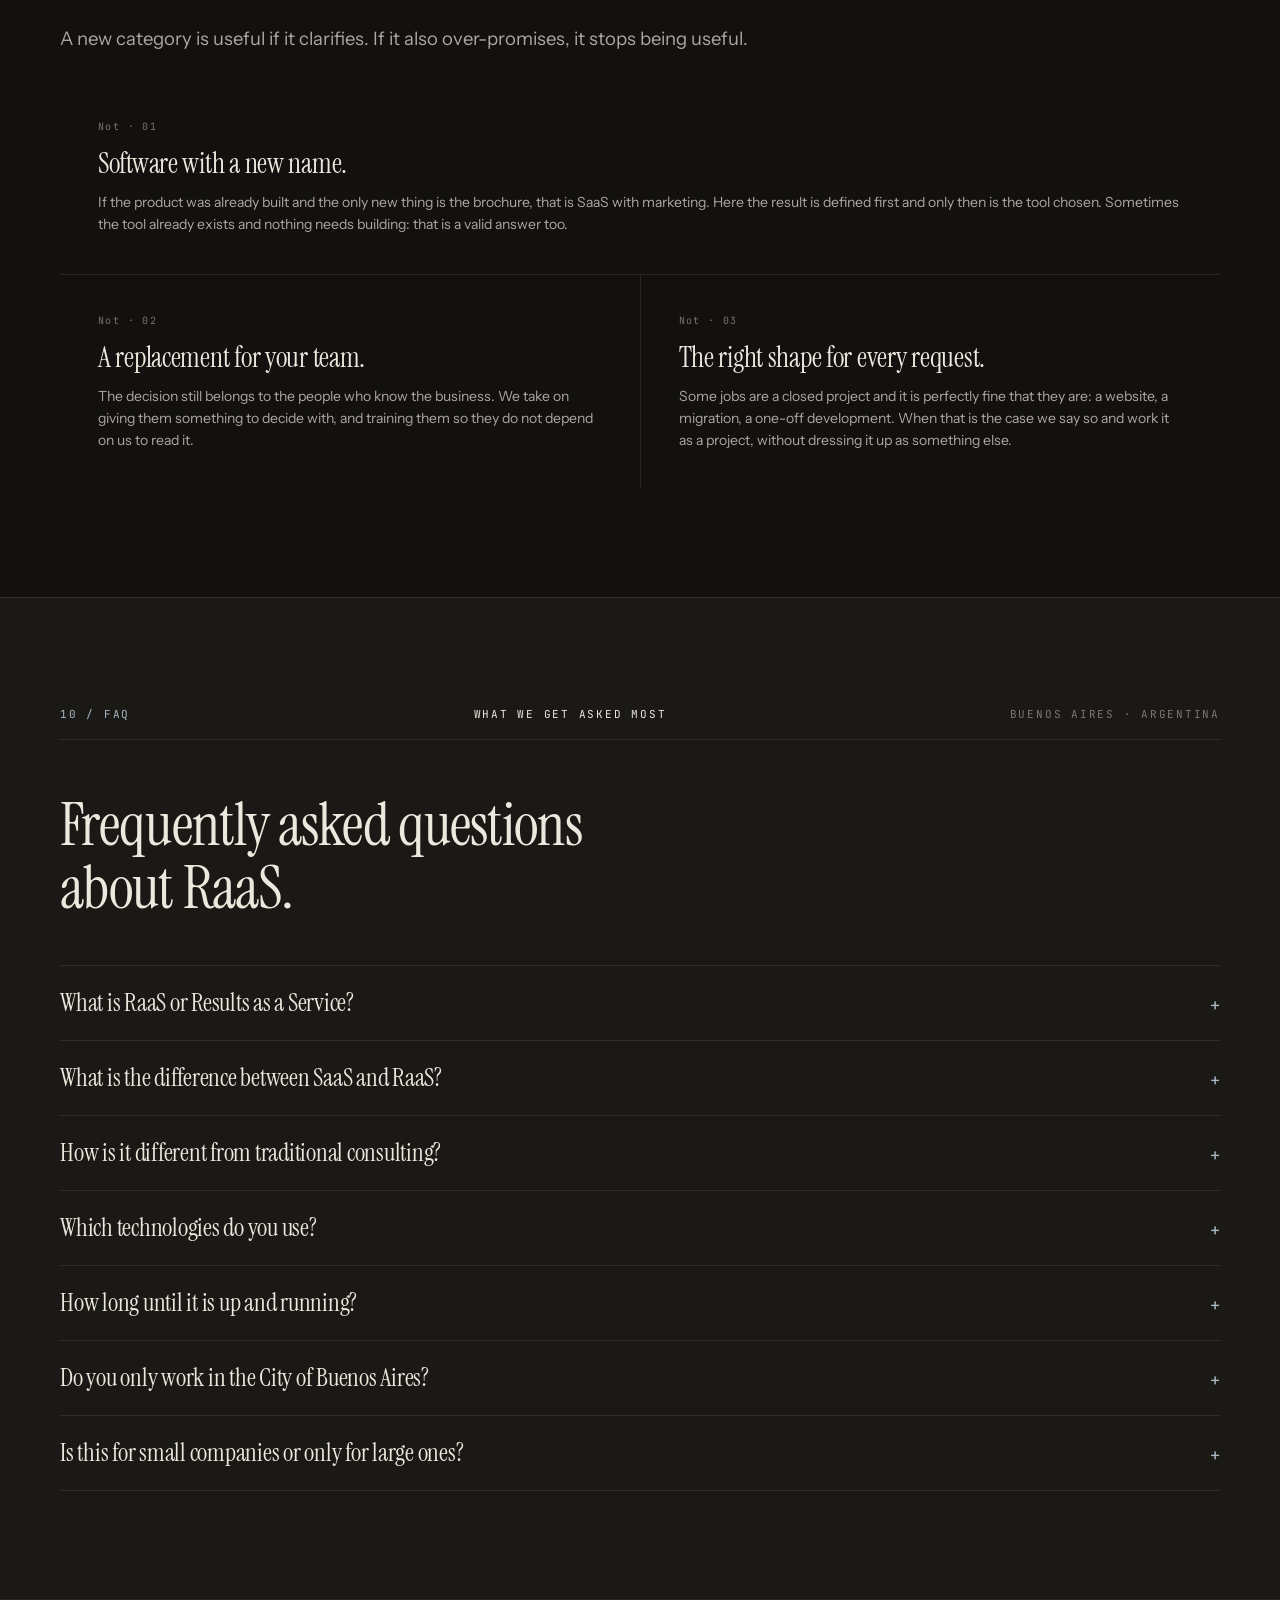
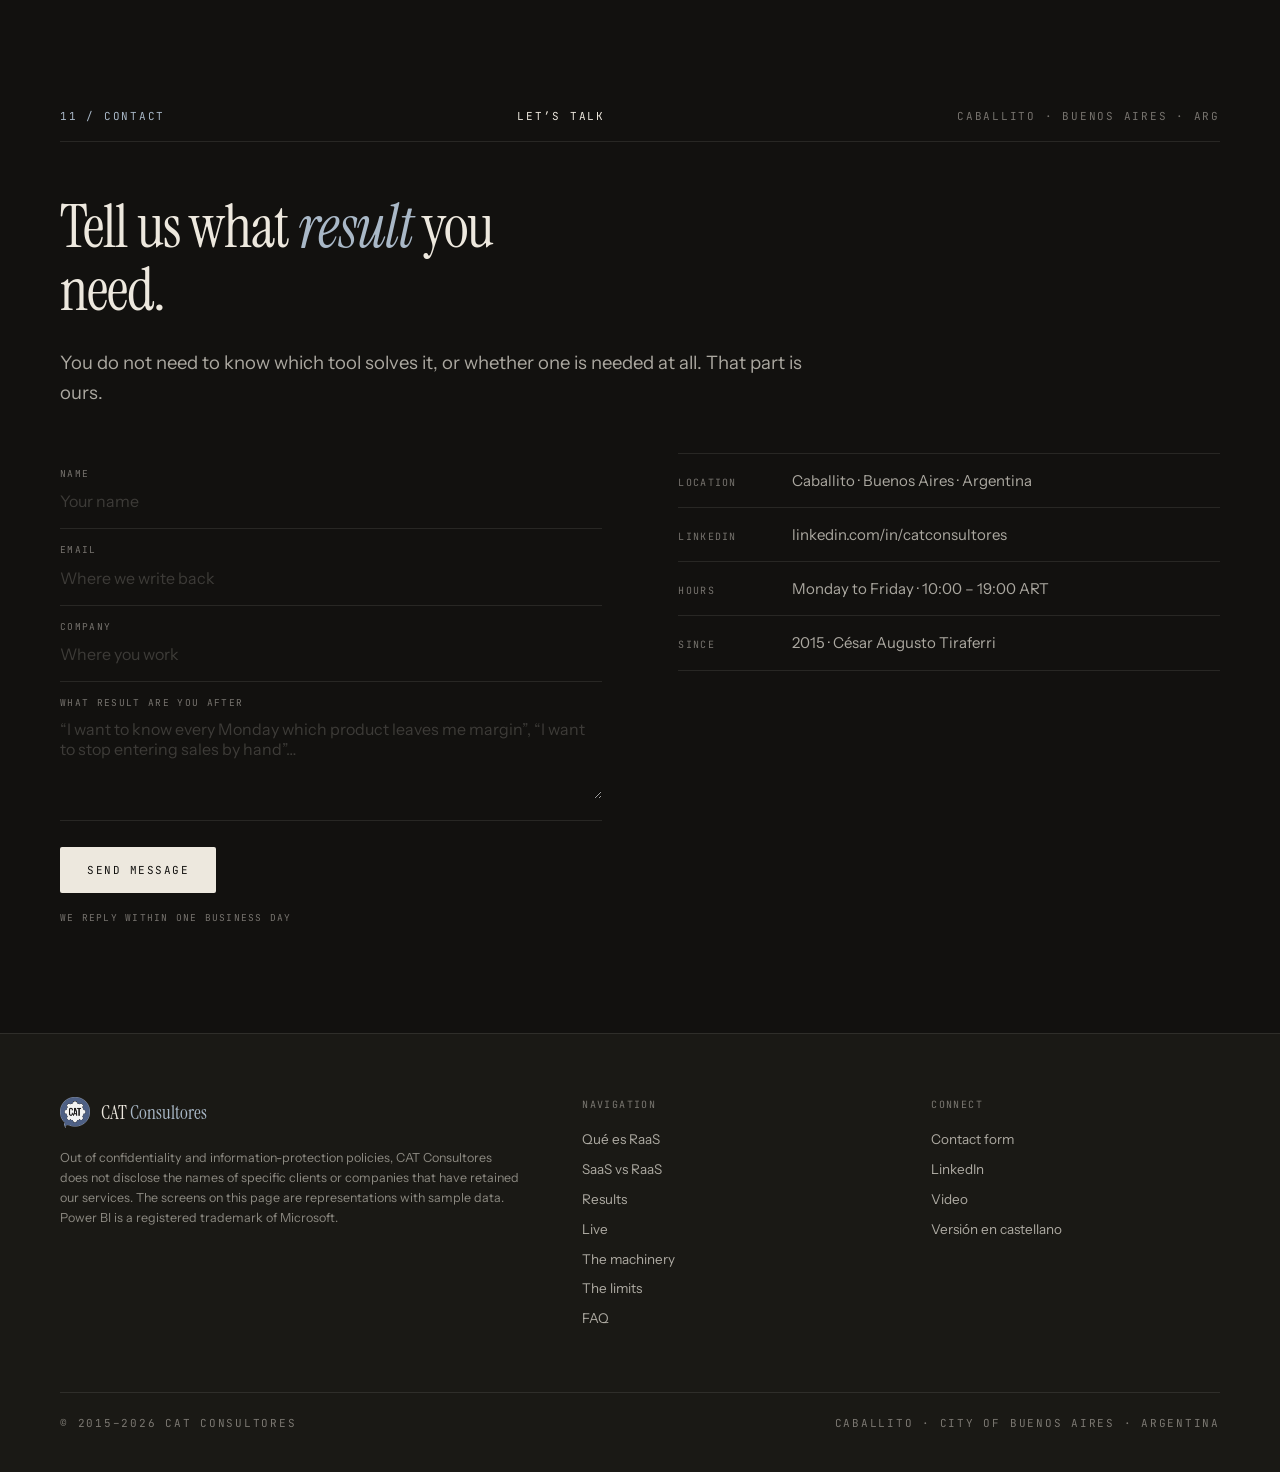
==== commit 9e2da3a3: "Agregar el widget de chat de chatIA Chatwoot autoalojado en chatia.catconsultores.com.ar, en la home" ====
--- a/en/index.html
+++ b/en/index.html
@@ -1798,5 +1798,24 @@
 
 })();
 </script>
+<!-- Chat de chatIA (Chatwoot). Se carga después de la página para no competir con ella. -->
+<script>
+  window.chatwootSettings = { locale: "en", position: "right" };
+  window.addEventListener("load", function () {
+    (function(d,t) {
+      var BASE_URL="https://chatia.catconsultores.com.ar";
+      var g=d.createElement(t),s=d.getElementsByTagName(t)[0];
+      g.src=BASE_URL+"/packs/js/sdk.js";
+      g.async = true;
+      s.parentNode.insertBefore(g,s);
+      g.onload=function(){
+        window.chatwootSDK.run({
+          websiteToken: 'LB6EoS5qkvxDHrh7Zxe9yoqf',
+          baseUrl: BASE_URL
+        })
+      }
+    })(document,"script");
+  });
+</script>
 </body>
 </html>
